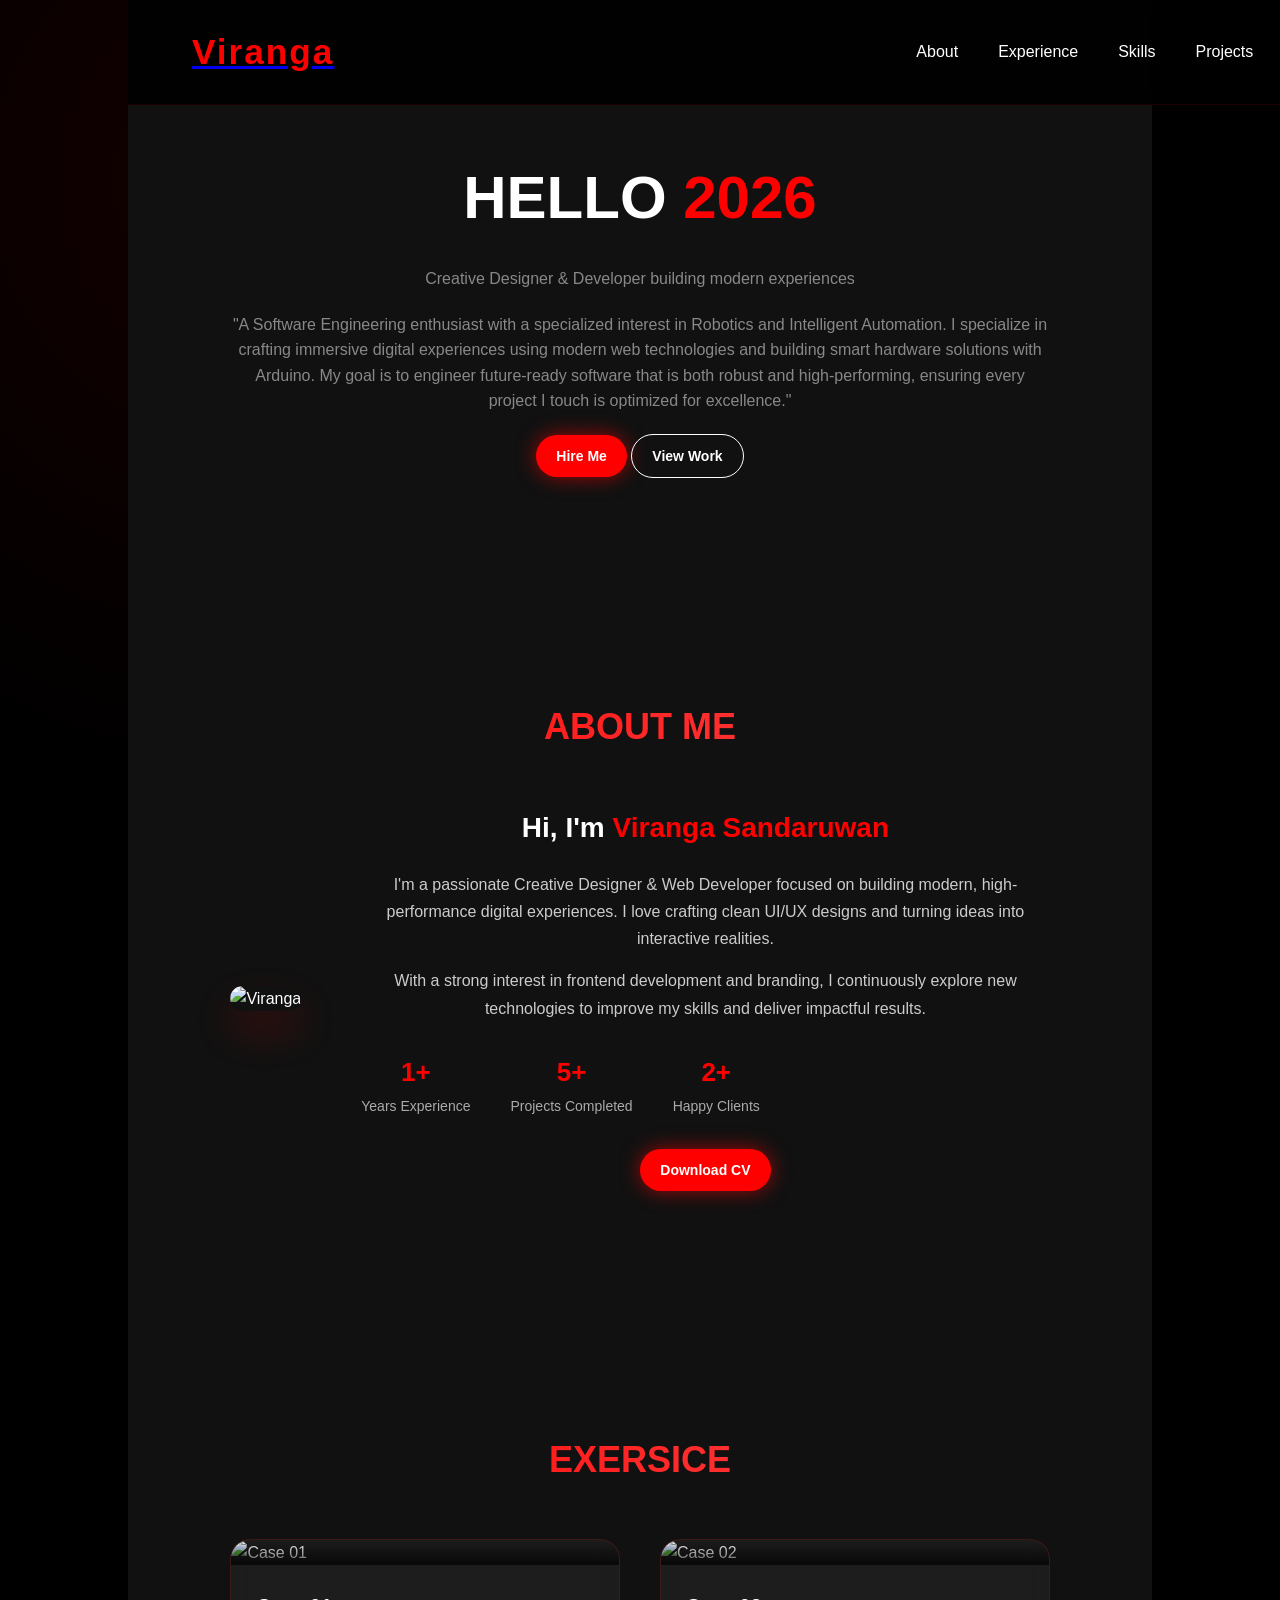
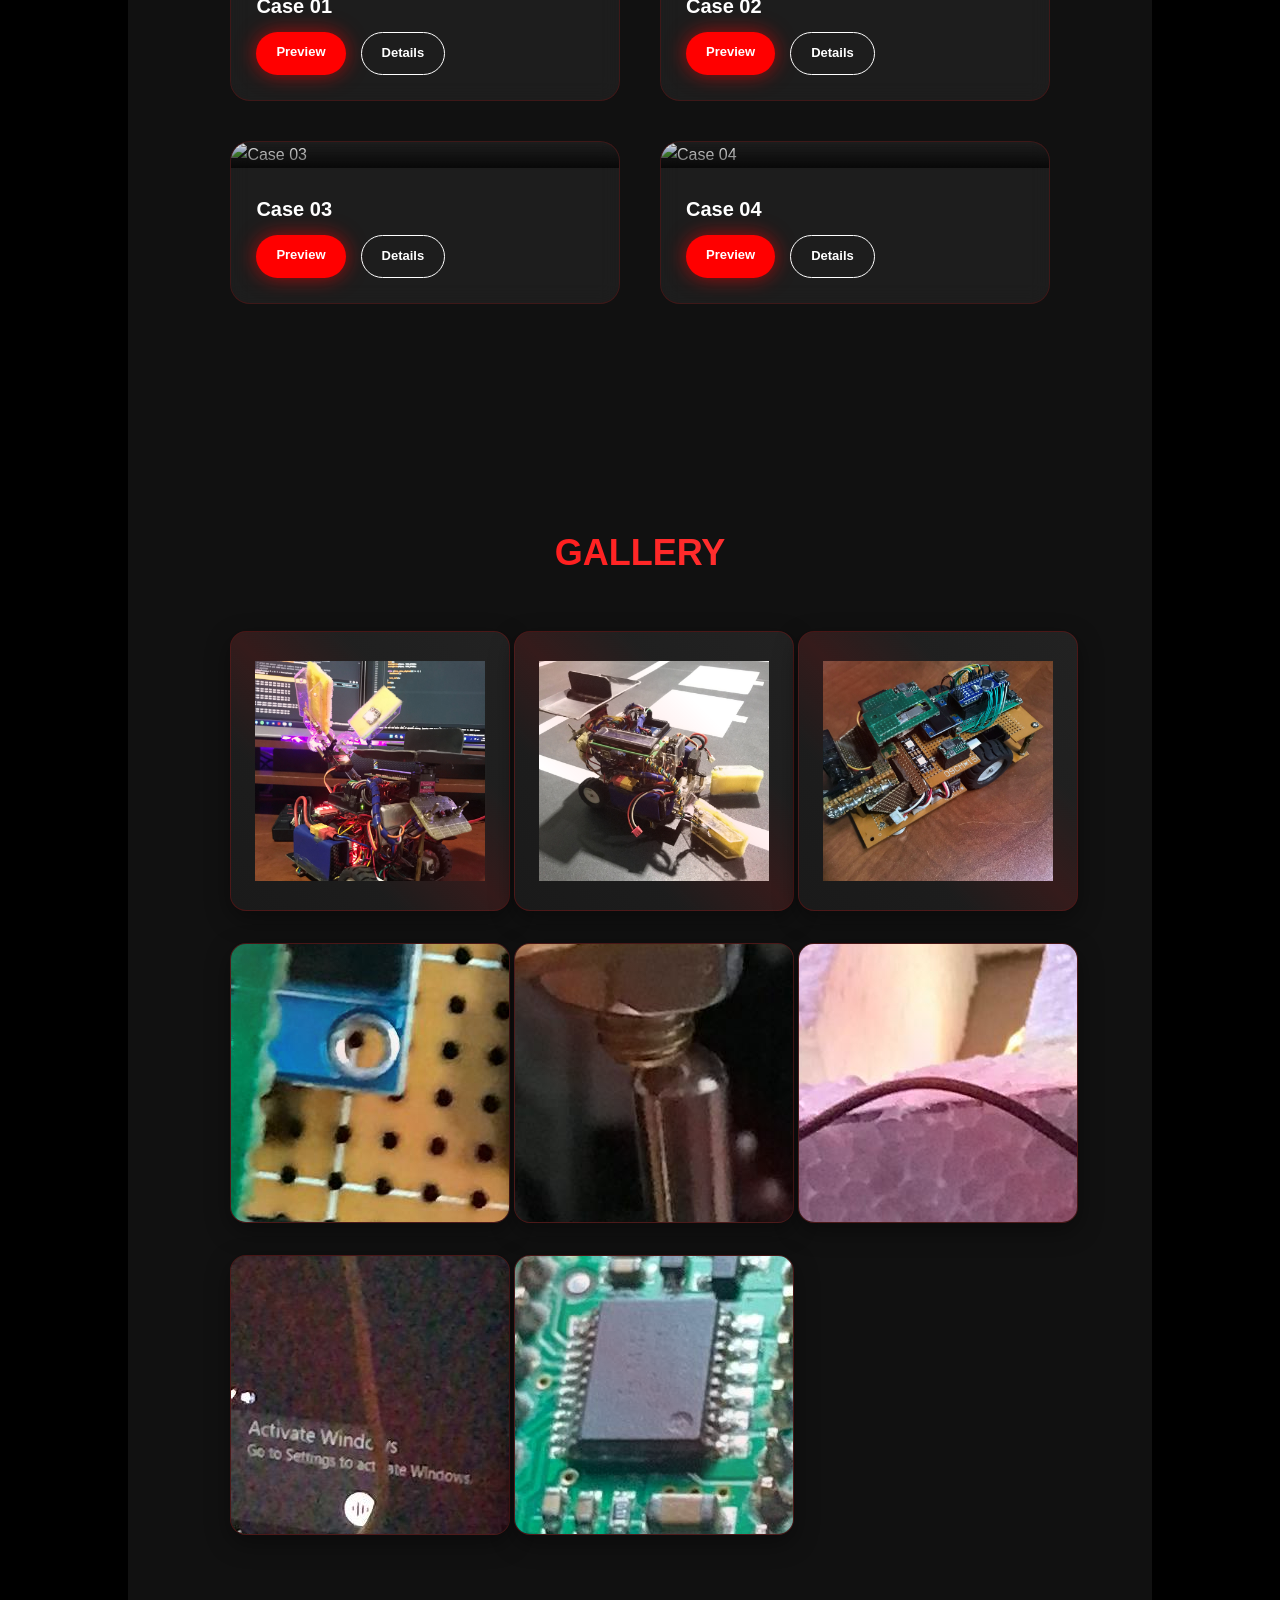
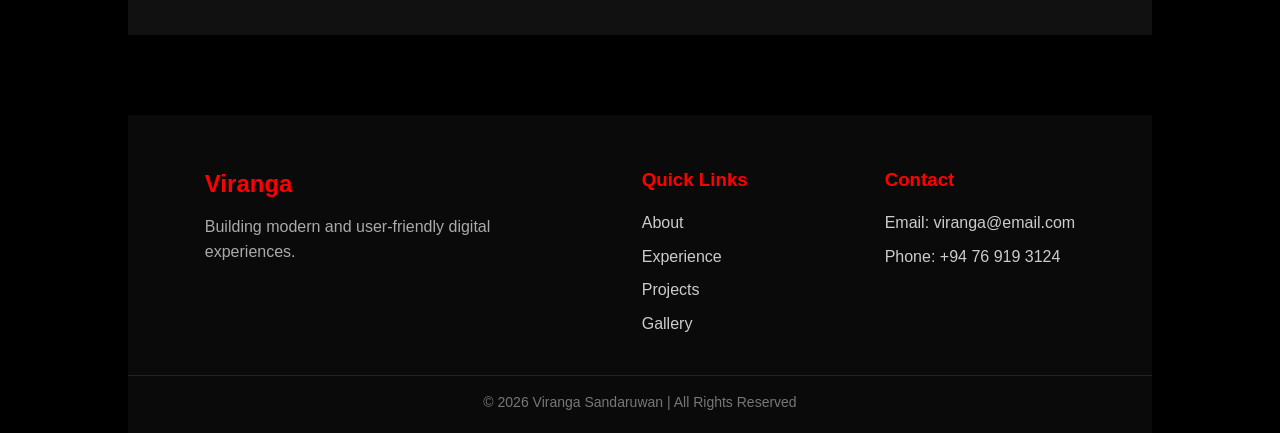
==== About.html @ 34fb7a4a "update about html" ====
<!DOCTYPE html>
<html lang="en">
<head>
    <meta charset="UTF-8">
    <meta name="viewport" content="width=device-width, initial-scale=1.0">

    <link rel="stylesheet" href="css/style.css">
    <link rel="stylesheet" href="css/stylesheet.css">
    <link rel="stylesheet" href="css/footer.css">
    <link rel="stylesheet" href="css/header.css">
    <link rel="stylesheet" href="css/about.css">
    <link rel="stylesheet" href="css/galary.css">
    <link rel="indexJs" href="indexJs.js">

    <title>Document</title>
</head>
<body>

<div class="layer-blur"></div>

<div class="container">
    <header>
        <a href="index.html"><h1 class="logo"><b>Viranga</b></h1></a>
        <nav>
            <a href="#About">About</a>
            <a href="#Experience">Experience</a>
            <a href="#skills">Skills</a>
            <a href="#Projects">Projects</a>
            <a href="#Gallery">Gallery</a>
            </nav>
    </header>

    <section class="hero">
        <div class="container">
            <h1>HELLO <span>2026</span></h1>
            <p>Creative Designer & Developer building modern experiences</p>
            <p>"A Software Engineering enthusiast with a specialized interest
                in Robotics and Intelligent Automation. I specialize in crafting immersive digital experiences using
                modern web technologies and building smart hardware solutions with Arduino. My goal is to engineer
                future-ready software that is both robust and high-performing, ensuring every project
                I touch is optimized for excellence."</p>
            <a href="#" class="btn btn-primary">Hire Me</a>
            <a href="#" class="btn btn-outline">View Work</a>
        </div>
    </section>

    <section id="about" class="about">
        <div class="container">

            <h2 class="section-title">ABOUT ME</h2>

            <div class="about-wrapper">

                <div class="about-image">
                    <img src="https://via.placeholder.com/400x500" alt="Viranga">
                </div>

                <div class="about-content">
                    <h3>Hi, I'm <span>Viranga Sandaruwan</span></h3>

                    <p>
                        I'm a passionate Creative Designer & Web Developer
                        focused on building modern, high-performance digital
                        experiences. I love crafting clean UI/UX designs and
                        turning ideas into interactive realities.
                    </p>

                    <p>
                        With a strong interest in frontend development and
                        branding, I continuously explore new technologies
                        to improve my skills and deliver impactful results.
                    </p>

                    <div class="about-stats">
                        <div class="stat">
                            <h4>1+</h4>
                            <span>Years Experience</span>
                        </div>

                        <div class="stat">
                            <h4>5+</h4>
                            <span>Projects Completed</span>
                        </div>

                        <div class="stat">
                            <h4>2+</h4>
                            <span>Happy Clients</span>
                        </div>
                    </div>

                    <a href="#" class="btn btn-primary">Download CV</a>

                </div>
            </div>
        </div>
    </section>


    <!-- Projects Section -->
    <section id="Projects" class="projects-section">
        <div class="container">
            <h2 class="section-title">EXERSICE</h2>

            <div class="projects-grid">

                <!-- Project 1 -->
                <div class="project-card">
                    <div class="project-image">
                        <img src="" alt="Case 01">
                        <div class="overlay"></div>
                    </div>
                    <div class="project-content">
                        <h3>Case 01 </h3>
                        <div class="project-actions">
                            <a href="" class="btn btn-primary btn-small">Preview</a>
                            <a href="#" class="btn btn-outline btn-small">Details</a>
                        </div>
                    </div>
                </div>

                <!-- Project 2 -->
                <div class="project-card">
                    <div class="project-image">
                        <img src="" alt="Case 02">
                        <div class="overlay"></div>
                    </div>
                    <div class="project-content">
                        <h3>Case 02</h3>
                        <div class="project-actions">
                            <a href="#" class="btn btn-primary btn-small">Preview</a>
                            <a href="#" class="btn btn-outline btn-small">Details</a>
                        </div>
                    </div>
                </div>

                <!-- Project 3 -->
                <div class="project-card">
                    <div class="project-image">
                        <img src="" alt="Case 03">
                        <div class="overlay"></div>
                    </div>
                    <div class="project-content">
                        <h3>Case 03</h3>
                        <div class="project-actions">
                            <a href="#" class="btn btn-primary btn-small">Preview</a>
                            <a href="#" class="btn btn-outline btn-small">Details</a>
                        </div>
                    </div>
                </div>

                <!-- Project 4 -->
                <div class="project-card">
                    <div class="project-image">
                        <img src="" alt="Case 04">
                        <div class="overlay"></div>
                    </div>
                    <div class="project-content">
                        <h3>Case 04 </h3>
                        <div class="project-actions">
                            <a href="" class="btn btn-primary btn-small">Preview</a>
                            <a href="#" class="btn btn-outline btn-small">Details</a>
                        </div>
                    </div>
                </div>

            </div>
        </div>
    </section>




    <!-- Gallery Section -->
    <section id="Gallery">
        <main class="container">
            <h2 class="section-title">GALLERY</h2>
            <div class="gallery-grid">

                <div class="gallery-item">
                    <img src="assets/image/projects/n-001.jpeg" alt="my_image01" class="img">
                </div>

                <div class="gallery-item">
                    <img src="assets/image/projects/n-002.jpeg" alt="my_image" class="img">
                </div>

                <div class="gallery-item">
                    <img src="assets/image/projects/n-003.jpeg" alt="my_image" class="img">
                </div>

                <div class="gallery-item">
                    <img src="assets/image/projects/n-004.jpeg" alt="my_image">
                </div>

                <div class="gallery-item">
                    <img src="assets/image/projects/n-005.jpeg" alt=" my_image">
                </div>

                <div class="gallery-item">
                    <img src="assets/image/projects/n-006.jpeg" alt="my_image">
                </div>

                <div class="gallery-item">
                    <img src="assets/image/projects/n-007.jpeg" alt=" my_image">
                </div>

                <div class="gallery-item">
                    <img src="assets/image/projects/n-008.jpeg" alt="my_image">
                </div>

            </div>
        </main>
    </section>

    <!-- Footer -->
    <footer class="footer">
        <div class="footer-container">
            <div class="footer-left">
                <h2 class="footer-logo">Viranga</h2>
                <p>Building modern and user-friendly digital experiences.</p>
            </div>

            <div class="footer-links">
                <h3>Quick Links</h3>
                <ul>
                    <li><a href="#">About</a></li>
                    <li><a href="#">Experience</a></li>
                    <li><a href="#">Projects</a></li>
                    <li><a href="#">Gallery</a></li>
                </ul>
            </div>

            <div class="footer-contact">
                <h3>Contact</h3>
                <p>Email: viranga@email.com</p>
                <p>Phone: +94 76 919 3124</p>
            </div>

        </div>

        <div class="footer-bottom">
            <p>© 2026 Viranga Sandaruwan | All Rights Reserved</p>
        </div>
    </footer>


    </body>
    </html>
---- css/stylesheet.css ----
:root {
    --black: #000000;
    --red: #ff0000;
    --gray: #888888;
    --white: #ffffff;
    --dark-gray: #1a1a1a;
    --glow-red: rgba(255, 0, 0, 0.6);
    --bg-dark: #111111;
    --bg-darker: #0f0f0f;
    --border-red: rgba(255, 0, 0, 0.15);
    --border-red-hover: rgba(255, 0, 0, 0.5);
    --glass-bg: rgba(255, 255, 255, 0.05);
    --transition-fast: 0.3s ease;
    --transition-smooth: 0.4s ease;
}

* {
    margin: 0;
    padding: 0;
    box-sizing: border-box;
}

body {
    background: var(--black);
    color: var(--white);
    font-family: 'Segoe UI', system-ui, sans-serif;
    min-height: 100vh;
    overflow-x: hidden;
    position: relative;
    line-height: 1.6;
}

body::before {
    content: "";
    position: fixed;
    inset: 0;
    background: radial-gradient(circle at 20% 20%, rgba(255,0,0,0.08) 0%, transparent 50%);
    pointer-events: none;
    z-index: -2;
}

/* Layout */
.container {
    max-width: 1200px;
    margin: 0 auto;
    padding: 0 5%;
}

section {
    padding: 100px 0;
    position: relative;
}

#skills, #Experience, #Projects, #Gallery {
    background: var(--bg-dark);
}

/* title */
.section-title {
    font-size: clamp(2.5rem, 5vw, 3.5rem);
    text-align: center;
    margin-bottom: 4rem;
    background: linear-gradient(90deg, var(--red), #ff4d4d);
    -webkit-background-clip: text;
    background-clip: text;
    color: transparent;
    font-weight: 800;
}

h2 {
    position: relative;
    transition: var(--transition-fast);
}

h2:hover {
    color: var(--red);
    transform: translateY(-2px);
}

h2::after {
    content: '';
    position: absolute;
    width: 0;
    height: 2px;
    bottom: -5px;
    left: 0;
    background: var(--red);
    transition: width var(--transition-fast);
}

h2:hover::after {
    width: 100%;
}

/* Hero Section */
#hero {
    min-height: 100vh;
    display: flex;
    align-items: center;
    justify-content: center;
    padding: 0 5%;
    position: relative;
    margin-top: 5rem;
}

.content {
    text-align: center;
    z-index: 10;
    max-width: 90%;
}

.welcome-universe {
    font-size: clamp(4rem, 12vw, 12rem);
    font-weight: 900;
    background: linear-gradient(90deg, var(--red), #ff4d4d, #ff0000, #cc0000);
    background-size: 300%;
    -webkit-background-clip: text;
    background-clip: text;
    color: transparent;
    animation: textRedGlow 6s ease infinite;
    line-height: 0.95;
    text-shadow: 0 0 40px var(--glow-red);
    margin-bottom: 1.5rem;
}

@keyframes textRedGlow {
    0%, 100% { background-position: 0% 50%; }
    50% { background-position: 300% 50%; }
}

.description {
    font-size: 1.4rem;
    max-width: 700px;
    margin: 0 auto 2.5rem;
    color: var(--gray);
    line-height: 1.7;
}

.buttons {
    display: flex;
    gap: 1.5rem;
    justify-content: center;
    flex-wrap: wrap;
}

/* Buttons */
.btn {
    padding: 1rem 2.5rem;
    border-radius: 50px;
    font-weight: 600;
    text-decoration: none;
    transition: all var(--transition-smooth);
    font-size: 1.1rem;
    display: inline-block;
    cursor: pointer;
    border: none;
}

.btn-primary {
    background: var(--red);
    color: white;
    box-shadow: 0 0 20px var(--glow-red);
}

.btn-primary:hover {
    background: transparent;
    border: 2px solid var(--red);
    color: var(--red);
    transform: translateY(-5px);
    box-shadow: 0 0 40px var(--glow-red);
}

.btn-outline {
    border: 2px solid var(--gray);
    color: var(--gray);
    background: transparent;
}

.btn-outline:hover {
    border-color: var(--red);
    color: var(--red);
    transform: translateY(-5px);
}

.btn-small {
    padding: 0.6rem 1.5rem;
    font-size: 0.9rem;
}

/* Spline Viewer */
/*spline-viewer {*/
/*    position: absolute;*/
/*    inset: 0;*/
/*    width: 100%;*/
/*    height: 100%;*/
/*    z-index: -1;*/
/*    pointer-events: none;*/
/*}*/

/* Card Components */
.skill-card, .gallery-item {
    height: 180px;
    background: var(--glass-bg);
    padding: 2rem 1.5rem;
    border-radius: 20px;
    text-align: center;
    border: 1px solid var(--border-red);
    transition: all var(--transition-smooth);
    cursor: pointer;
    display: flex;
    flex-direction: column;
    align-items: center;
    justify-content: center;
    gap: 0.5rem;
}

.skill-card {
    height: 120px;
}

.skill-card i {
    font-size: 2.5rem;
    color: var(--red);
}

.skill-card span, .gallery-item span {
    font-weight: 600;
    font-size: 1.1rem;
}

.skill-card:hover, .gallery-item:hover {
    border-color: var(--red);
    transform: translateY(-10px) scale(1.05);
    box-shadow: 0 20px 40px var(--glow-red);
    background: rgba(255, 0, 0, 0.05);
}


/* Grid Layouts */
.skills-grid, .gallery-grid {
    display: grid;
    grid-template-columns: repeat(auto-fit, minmax(200px, 1fr));
    gap: 2rem;
    max-width: 1000px;
    margin: 0 auto;
}

/*   Projects Section    */
.projects-section {
    padding: 120px 0;
    background: var(--bg-darker);
}

.projects-grid {
    display: grid;
    grid-template-columns: repeat(auto-fit, minmax(320px, 1fr));
    gap: 40px;
}

.project-card {
    background: var(--glass-bg);
    border-radius: 20px;
    overflow: hidden;
    border: 1px solid var(--border-red);
    backdrop-filter: blur(10px);
    transition: all var(--transition-smooth);
    transform: translateY(40px);
    opacity: 0;
    animation: fadeUp 0.8s ease forwards;
}

.project-card:nth-child(2) { animation-delay: 0.2s; }
.project-card:nth-child(3) { animation-delay: 0.4s; }

.project-card:hover {
    transform: translateY(-12px);
    border-color: var(--border-red-hover);
    box-shadow: 0 20px 40px var(--glow-red);
}

.project-image {
    position: relative;
    overflow: hidden;
}

.project-image img, .img {
    width: 100%;
    height: 220px;
    object-fit: cover;
    transition: transform 0.5s ease;
}

.project-card:hover .project-image img {
    transform: scale(1.1);
}

.project-content {
    padding: 25px;
}

.project-content h3 {
    margin-bottom: 10px;
    font-size: 20px;
}

.project-content p {
    font-size: 14px;
    color: #aaa;
    margin-bottom: 20px;
}

.project-actions {
    display: flex;
    gap: 15px;
}

.overlay {
    position: absolute;
    inset: 0;
    background: linear-gradient(to top, rgba(0,0,0,0.7), transparent);
}

@keyframes fadeUp {
    to {
        transform: translateY(0);
        opacity: 1;
    }
}

/* Experience Timeline */
#Experience {
    padding: 60px 20px;
}

.timeline {
    max-width: 900px;
    margin: 0 auto;
    position: relative;
    padding-left: 30px;
}

.timeline::before {
    content: '';
    position: absolute;
    left: 10px;
    top: 0;
    width: 4px;
    height: 100%;
    background: var(--red);
    box-shadow: 0 0 10px var(--glow-red);
    border-radius: 2px;
}

.timeline-item {
    position: relative;
    margin-bottom: 40px;
    padding: 20px 25px;
    background: var(--dark-gray);
    border-radius: 10px;
    border-left: 3px solid var(--red);
    transition: all var(--transition-fast);
}

.timeline-item::before {
    content: '';
    position: absolute;
    left: -24px;
    top: 25px;
    width: 16px;
    height: 16px;
    background: var(--red);
    border-radius: 50%;
    border: 3px solid var(--bg-dark);
    box-shadow: 0 0 10px var(--glow-red);
}

.timeline-item:hover {
    transform: translateY(-5px);
    box-shadow: 0 10px 25px var(--glow-red);
}

.timeline-item h3 {
    font-size: 1.4rem;
    color: var(--red);
    margin-bottom: 8px;
}

.timeline-date {
    font-size: 0.9rem;
    color: var(--gray);
    margin-bottom: 8px;
}

.timeline-item p {
    font-size: 1rem;
    line-height: 1.6;
}

/* About Section */
.about-content {
    text-align: center;
    max-width: 800px;
    margin: 0 auto;
}

.about-text {
    font-size: 1.2rem;
    color: var(--gray);
    margin-bottom: 2rem;
    line-height: 1.8;
}

/* Modal */
.modal {
    display: none;
    position: fixed;
    z-index: 2000;
    inset: 0;
    background-color: rgba(0,0,0,0.9);
    backdrop-filter: blur(8px);
    overflow: auto;
}

.modal-content {
    display: block;
    margin: 80px auto;
    max-width: 80%;
    max-height: 80%;
    border-radius: 15px;
    animation: modalPop 0.4s ease;
    box-shadow: 0 20px 40px var(--glow-red);
}

.close {
    position: absolute;
    top: 20px;
    right: 35px;
    color: white;
    font-size: 40px;
    font-weight: bold;
    cursor: pointer;
    transition: var(--transition-fast);
}

.close:hover {
    color: var(--red);
}

@keyframes modalPop {
    0% { transform: scale(0.5); opacity: 0; }
    100% { transform: scale(1); opacity: 1; }
}

/* Responsive */
@media (max-width: 768px) {
    .timeline {
        padding-left: 20px;
    }

    .timeline-item {
        padding: 15px;
    }

    .timeline-item::before {
        left: -20px;
    }

    .buttons {
        flex-direction: column;
        align-items: center;
    }

    .btn {
        width: 100%;
        max-width: 300px;
    }
}

@media (max-width: 600px) {
    section {
        padding: 60px 0;
    }
}
/*    */
/*}:root {*/
/*     --black: #000000;*/
/*     --red: #ff0000;*/
/*     --gray: #888888;*/
/*     --white: #ffffff;*/
/*     --dark-gray: #1a1a1a;*/
/*     --glow-red: rgba(255, 0, 0, 0.6);*/
/*     --bg-dark: #111111;*/
/*     --bg-darker: #0f0f0f;*/
/*     --border-red: rgba(255, 0, 0, 0.15);*/
/*     --border-red-hover: rgba(255, 0, 0, 0.5);*/
/*     --glass-bg: rgba(255, 255, 255, 0.05);*/
/*     --transition-fast: 0.3s ease;*/
/*     --transition-smooth: 0.4s ease;*/
/* }*/

/** {*/
/*    margin: 0;*/
/*    padding: 0;*/
/*    box-sizing: border-box;*/
/*}*/

/*body {*/
/*    background: var(--black);*/
/*    color: var(--white);*/
/*    font-family: 'Segoe UI', system-ui, sans-serif;*/
/*    min-height: 100vh;*/
/*    overflow-x: hidden;*/
/*    position: relative;*/
/*    line-height: 1.6;*/
/*}*/

/*body::before {*/
/*    content: "";*/
/*    position: fixed;*/
/*    inset: 0;*/
/*    background: radial-gradient(circle at 20% 20%, rgba(255,0,0,0.08) 0%, transparent 50%);*/
/*    pointer-events: none;*/
/*    z-index: -2;*/
/*}*/

/*!* Layout *!*/
/*.container {*/
/*    max-width: 1200px;*/
/*    margin: 0 auto;*/
/*    padding: 0 5%;*/
/*}*/

/*section {*/
/*    padding: 100px 0;*/
/*    position: relative;*/
/*}*/

/*#skills, #Experience, #Projects, #Gallery {*/
/*    background: var(--bg-dark);*/
/*}*/

/*!* Typography *!*/
/*.section-title {*/
/*    font-size: clamp(2.5rem, 5vw, 3.5rem);*/
/*    text-align: center;*/
/*    margin-bottom: 4rem;*/
/*    background: linear-gradient(90deg, var(--red), #ff4d4d);*/
/*    -webkit-background-clip: text;*/
/*    background-clip: text;*/
/*    color: transparent;*/
/*    font-weight: 800;*/
/*}*/

/*h2 {*/
/*    position: relative;*/
/*    transition: var(--transition-fast);*/
/*}*/

/*h2:hover {*/
/*    color: var(--red);*/
/*    transform: translateY(-2px);*/
/*}*/

/*h2::after {*/
/*    content: '';*/
/*    position: absolute;*/
/*    width: 0;*/
/*    height: 2px;*/
/*    bottom: -5px;*/
/*    left: 0;*/
/*    background: var(--red);*/
/*    transition: width var(--transition-fast);*/
/*}*/

/*h2:hover::after {*/
/*    width: 100%;*/
/*}*/

/*!* Hero Section *!*/
/*#hero {*/
/*    min-height: 100vh;*/
/*    display: flex;*/
/*    align-items: center;*/
/*    justify-content: center;*/
/*    padding: 0 5%;*/
/*    position: relative;*/
/*    margin-top: 5rem;*/
/*}*/

/*.content {*/
/*    text-align: center;*/
/*    z-index: 10;*/
/*    max-width: 90%;*/
/*}*/

/*.welcome-universe {*/
/*    font-size: clamp(4rem, 12vw, 12rem);*/
/*    font-weight: 900;*/
/*    background: linear-gradient(90deg, var(--red), #ff4d4d, #ff0000, #cc0000);*/
/*    background-size: 300%;*/
/*    -webkit-background-clip: text;*/
/*    background-clip: text;*/
/*    color: transparent;*/
/*    animation: textRedGlow 6s ease infinite;*/
/*    line-height: 0.95;*/
/*    text-shadow: 0 0 40px var(--glow-red);*/
/*    margin-bottom: 1.5rem;*/
/*}*/

/*@keyframes textRedGlow {*/
/*    0%, 100% { background-position: 0% 50%; }*/
/*    50% { background-position: 300% 50%; }*/
/*}*/

/*.description {*/
/*    font-size: 1.4rem;*/
/*    max-width: 700px;*/
/*    margin: 0 auto 2.5rem;*/
/*    color: var(--gray);*/
/*    line-height: 1.7;*/
/*}*/

/*.buttons {*/
/*    display: flex;*/
/*    gap: 1.5rem;*/
/*    justify-content: center;*/
/*    flex-wrap: wrap;*/
/*}*/

/*!* Buttons *!*/
/*.btn {*/
/*    padding: 1rem 2.5rem;*/
/*    border-radius: 50px;*/
/*    font-weight: 600;*/
/*    text-decoration: none;*/
/*    transition: all var(--transition-smooth);*/
/*    font-size: 1.1rem;*/
/*    display: inline-block;*/
/*    cursor: pointer;*/
/*    border: none;*/
/*}*/

/*.btn-primary {*/
/*    background: var(--red);*/
/*    color: white;*/
/*    box-shadow: 0 0 20px var(--glow-red);*/
/*}*/

/*.btn-primary:hover {*/
/*    background: transparent;*/
/*    border: 2px solid var(--red);*/
/*    color: var(--red);*/
/*    transform: translateY(-5px);*/
/*    box-shadow: 0 0 40px var(--glow-red);*/
/*}*/

/*.btn-outline {*/
/*    border: 2px solid var(--gray);*/
/*    color: var(--gray);*/
/*    background: transparent;*/
/*}*/

/*.btn-outline:hover {*/
/*    border-color: var(--red);*/
/*    color: var(--red);*/
/*    transform: translateY(-5px);*/
/*}*/

/*.btn-small {*/
/*    padding: 0.6rem 1.5rem;*/
/*    font-size: 0.9rem;*/
/*}*/

/*!* Spline Viewer *!*/
/*spline-viewer {*/
/*    position: absolute;*/
/*    inset: 0;*/
/*    width: 100%;*/
/*    height: 100%;*/
/*    z-index: -1;*/
/*    pointer-events: none;*/
/*}*/

/*!* Card Components *!*/
/*.skill-card, .gallery-item {*/
/*    height: 180px;*/
/*    background: var(--glass-bg);*/
/*    padding: 2rem 1.5rem;*/
/*    border-radius: 20px;*/
/*    text-align: center;*/
/*    border: 1px solid var(--border-red);*/
/*    transition: all var(--transition-smooth);*/
/*    cursor: pointer;*/
/*    display: flex;*/
/*    flex-direction: column;*/
/*    align-items: center;*/
/*    justify-content: center;*/
/*    gap: 0.5rem;*/
/*}*/

/*.skill-card {*/
/*    height: 120px;*/
/*}*/

/*.skill-card i {*/
/*    font-size: 2.5rem;*/
/*    color: var(--red);*/
/*}*/

/*.skill-card span, .gallery-item span {*/
/*    font-weight: 600;*/
/*    font-size: 1.1rem;*/
/*}*/

/*.skill-card:hover, .gallery-item:hover {*/
/*    border-color: var(--red);*/
/*    transform: translateY(-10px) scale(1.05);*/
/*    box-shadow: 0 20px 40px var(--glow-red);*/
/*    background: rgba(255, 0, 0, 0.05);*/
/*}*/

/*!* Grid Layouts *!*/
/*.skills-grid, .gallery-grid {*/
/*    display: grid;*/
/*    grid-template-columns: repeat(auto-fit, minmax(200px, 1fr));*/
/*    gap: 2rem;*/
/*    max-width: 1000px;*/
/*    margin: 0 auto;*/
/*}*/

/*!* Projects Section *!*/
/*.projects-section {*/
/*    padding: 120px 0;*/
/*    background: var(--bg-darker);*/
/*}*/

/*.projects-grid {*/
/*    display: grid;*/
/*    grid-template-columns: repeat(auto-fit, minmax(320px, 1fr));*/
/*    gap: 40px;*/
/*}*/

/*.project-card {*/
/*    background: var(--glass-bg);*/
/*    border-radius: 20px;*/
/*    overflow: hidden;*/
/*    border: 1px solid var(--border-red);*/
/*    backdrop-filter: blur(10px);*/
/*    transition: all var(--transition-smooth);*/
/*    transform: translateY(40px);*/
/*    opacity: 0;*/
/*    animation: fadeUp 0.8s ease forwards;*/
/*}*/

/*.project-card:nth-child(2) { animation-delay: 0.2s; }*/
/*.project-card:nth-child(3) { animation-delay: 0.4s; }*/

/*.project-card:hover {*/
/*    transform: translateY(-12px);*/
/*    border-color: var(--border-red-hover);*/
/*    box-shadow: 0 20px 40px var(--glow-red);*/
/*}*/

/*.project-image {*/
/*    position: relative;*/
/*    overflow: hidden;*/
/*}*/

/*.project-image img, .img {*/
/*    width: 100%;*/
/*    height: 220px;*/
/*    object-fit: cover;*/
/*    transition: transform 0.5s ease;*/
/*}*/

/*.project-card:hover .project-image img {*/
/*    transform: scale(1.1);*/
/*}*/

/*.project-content {*/
/*    padding: 25px;*/
/*}*/

/*.project-content h3 {*/
/*    margin-bottom: 10px;*/
/*    font-size: 20px;*/
/*}*/

/*.project-content p {*/
/*    font-size: 14px;*/
/*    color: #aaa;*/
/*    margin-bottom: 20px;*/
/*}*/

/*.project-actions {*/
/*    display: flex;*/
/*    gap: 15px;*/
/*}*/

/*.overlay {*/
/*    position: absolute;*/
/*    inset: 0;*/
/*    background: linear-gradient(to top, rgba(0,0,0,0.7), transparent);*/
/*}*/

/*@keyframes fadeUp {*/
/*    to {*/
/*        transform: translateY(0);*/
/*        opacity: 1;*/
/*    }*/
/*}*/

/*!* Experience Timeline *!*/
/*#Experience {*/
/*    padding: 60px 20px;*/
/*}*/

/*.timeline {*/
/*    max-width: 900px;*/
/*    margin: 0 auto;*/
/*    position: relative;*/
/*    padding-left: 30px;*/
/*}*/

/*.timeline::before {*/
/*    content: '';*/
/*    position: absolute;*/
/*    left: 10px;*/
/*    top: 0;*/
/*    width: 4px;*/
/*    height: 100%;*/
/*    background: var(--red);*/
/*    box-shadow: 0 0 10px var(--glow-red);*/
/*    border-radius: 2px;*/
/*}*/

/*.timeline-item {*/
/*    position: relative;*/
/*    margin-bottom: 40px;*/
/*    padding: 20px 25px;*/
/*    background: var(--dark-gray);*/
/*    border-radius: 10px;*/
/*    border-left: 3px solid var(--red);*/
/*    transition: all var(--transition-fast);*/
/*}*/

/*.timeline-item::before {*/
/*    content: '';*/
/*    position: absolute;*/
/*    left: -24px;*/
/*    top: 25px;*/
/*    width: 16px;*/
/*    height: 16px;*/
/*    background: var(--red);*/
/*    border-radius: 50%;*/
/*    border: 3px solid var(--bg-dark);*/
/*    box-shadow: 0 0 10px var(--glow-red);*/
/*}*/

/*.timeline-item:hover {*/
/*    transform: translateY(-5px);*/
/*    box-shadow: 0 10px 25px var(--glow-red);*/
/*}*/

/*.timeline-item h3 {*/
/*    font-size: 1.4rem;*/
/*    color: var(--red);*/
/*    margin-bottom: 8px;*/
/*}*/

/*.timeline-date {*/
/*    font-size: 0.9rem;*/
/*    color: var(--gray);*/
/*    margin-bottom: 8px;*/
/*}*/

/*.timeline-item p {*/
/*    font-size: 1rem;*/
/*    line-height: 1.6;*/
/*}*/

/*!* About Section *!*/
/*.about-content {*/
/*    text-align: center;*/
/*    max-width: 800px;*/
/*    margin: 0 auto;*/
/*}*/

/*.about-text {*/
/*    font-size: 1.2rem;*/
/*    color: var(--gray);*/
/*    margin-bottom: 2rem;*/
/*    line-height: 1.8;*/
/*}*/

/*!* Modal *!*/
/*.modal {*/
/*    display: none;*/
/*    position: fixed;*/
/*    z-index: 2000;*/
/*    inset: 0;*/
/*    background-color: rgba(0,0,0,0.9);*/
/*    backdrop-filter: blur(8px);*/
/*    overflow: auto;*/
/*}*/

/*.modal-content {*/
/*    display: block;*/
/*    margin: 80px auto;*/
/*    max-width: 80%;*/
/*    max-height: 80%;*/
/*    border-radius: 15px;*/
/*    animation: modalPop 0.4s ease;*/
/*    box-shadow: 0 20px 40px var(--glow-red);*/
/*}*/

/*.close {*/
/*    position: absolute;*/
/*    top: 20px;*/
/*    right: 35px;*/
/*    color: white;*/
/*    font-size: 40px;*/
/*    font-weight: bold;*/
/*    cursor: pointer;*/
/*    transition: var(--transition-fast);*/
/*}*/

/*.close:hover {*/
/*    color: var(--red);*/
/*}*/

/*@keyframes modalPop {*/
/*    0% { transform: scale(0.5); opacity: 0; }*/
/*    100% { transform: scale(1); opacity: 1; }*/
/*}*/

/*!* Responsive *!*/
/*@media (max-width: 768px) {*/
/*    .timeline {*/
/*        padding-left: 20px;*/
/*    }*/

/*    .timeline-item {*/
/*        padding: 15px;*/
/*    }*/

/*    .timeline-item::before {*/
/*        left: -20px;*/
/*    }*/

/*    .buttons {*/
/*        flex-direction: column;*/
/*        align-items: center;*/
/*    }*/

/*    .btn {*/
/*        width: 100%;*/
/*        max-width: 300px;*/
/*    }*/
/*}*/

/*@media (max-width: 600px) {*/
/*    section {*/
/*        padding: 60px 0;*/
/*    }*/
/*}*/
---- css/footer.css ----
.footer {
    background-color: #0a0a0a;
    color: #ffffff;
    padding: 50px 0 20px;
    margin-top: 80px;
}

.footer-container {
    width: 85%;
    margin: auto;
    display: flex;
    justify-content: space-between;
    flex-wrap: wrap;
}

.footer-logo {
    color: red;
    font-size: 24px;
    margin-bottom: 10px;
}

.footer-left p {
    color: #aaa;
    max-width: 300px;
    line-height: 1.6;
}

.footer-links h3,
.footer-contact h3 {
    margin-bottom: 15px;
    color: red;
}

.footer-links ul {
    list-style: none;
    padding: 0;
}

.footer-links ul li {
    margin-bottom: 8px;
}

.footer-links ul li a {
    text-decoration: none;
    color: #ccc;
    transition: 0.3s;
}

.footer-links ul li a:hover {
    color: red;
}

.footer-contact p {
    color: #ccc;
    margin-bottom: 8px;
}

.footer-bottom {
    text-align: center;
    border-top: 1px solid #222;
    margin-top: 30px;
    padding-top: 15px;
    font-size: 14px;
    color: #777;
}
---- css/header.css ----
/* Header */
header {
    position: fixed;
    top: 0;
    width: 100%;
    padding: 1.5rem 5%;
    display: flex;
    justify-content: space-between;
    align-items: center;
    z-index: 100;
    background: rgba(0,0,0,0.9);
    backdrop-filter: blur(12px);
    border-bottom: 1px solid rgba(255,0,0,0.1);
}

.logo {
    font-size: 2.2rem;
    font-weight: 800;
    color: var(--red);
    letter-spacing: 2px;
    text-decoration: none;
}

nav {
    display: flex;
    gap: 2.5rem;
}

nav a {
    color: var(--white);
    text-decoration: none;
    font-weight: 500;
    transition: all 0.3s ease;
    position: relative;
}

nav a:hover {
    color: var(--red);
    transform: translateY(-2px);
}

nav a::after {
    content: '';
    position: absolute;
    width: 0;
    height: 2px;
    bottom: -5px;
    left: 0;
    background: var(--red);
    transition: width 0.3s ease;
}

nav a:hover::after {
    width: 100%;
}

.btn-contact {
    background: var(--red);
    color: white;
    padding: 0.8rem 2rem;
    border-radius: 50px;
    border: none;
    font-weight: 600;
    cursor: pointer;
    transition: all 0.4s ease;
    text-decoration: none;
}

.btn-contact:hover {
    background: transparent;
    border: 2px solid var(--red);
    color: var(--red);
    transform: scale(1.05);
}
---- css/about.css ----
:root {
    --black: #000;
    --red: #ff0000;
    --white: #fff;
    --gray: #888;
    --dark: #111;
}

* {
    margin: 0;
    padding: 0;
    box-sizing: border-box;
}

body {
    font-family: 'Poppins', sans-serif;
    background: var(--black);
    color: var(--white);
    line-height: 1.6;
}

.container {
    width: 90%;
    max-width: 1200px;
    margin: auto;
}



.btn {
    padding: 10px 20px;
    border-radius: 30px;
    text-decoration: none;
    font-size: 14px;
    transition: 0.3s;
}

.btn-primary {
    background: var(--red);
    color: white;
}

.btn-outline {
    border: 1px solid white;
    color: white;
}

.btn-outline:hover {
    background: var(--red);
    border-color: var(--red);
}

.btn-small {
    font-size: 13px;
}

/* hero section */
.hero {
    padding: 150px 0 100px;
    background: var(--dark);
    text-align: center;
}

.hero h1 {
    font-size: 60px;
    font-weight: 800;
}

.hero h1 span {
    color: var(--red);
}

.hero p {
    margin: 20px 0;
    color: var(--gray);
}

.buttons {
    margin-top: 20px;
}

/* about section */
.about {
    background: white;
    color: black;
    padding: 100px 0;
}

.about-box {
    display: flex;
    align-items: center;
    justify-content: space-between;
    gap: 40px;
}

.about img {
    width: 300px;
    border-radius: 20px;
}

/*prijects */
.projects {
    padding: 100px 0;
}

.section-title {
    text-align: center;
    margin-bottom: 50px;
    font-size: 36px;
}

.grid {
    display: grid;
    grid-template-columns: repeat(auto-fit, minmax(280px, 1fr));
    gap: 20px;
}

.card {
    background: #1a1a1a;
    border-radius: 15px;
    overflow: hidden;
    transition: 0.3s;
}

.card:hover {
    transform: translateY(-10px);
}

.card img {
    width: 100%;
}

.card-content {
    padding: 20px;
}

.card-content p {
    color: #aaa;
    font-size: 14px;
}



/* about  section */
.about {
    padding: 120px 0;
    background: #111;
    color: white;
}

.about-wrapper {
    display: flex;
    align-items: center;
    gap: 60px;
    flex-wrap: wrap;
}

.about-image img {
    width: 100%;
    max-width: 400px;
    border-radius: 20px;
    box-shadow: 0 20px 40px rgba(255,0,0,0.2);
}

.about-content {
    flex: 1;
}

.about-content h3 {
    font-size: 28px;
    margin-bottom: 20px;
}

.about-content h3 span {
    color: var(--red);
}

.about-content p {
    margin-bottom: 15px;
    color: #ccc;
    line-height: 1.7;
}

.about-stats {
    display: flex;
    gap: 40px;
    margin: 30px 0;
    flex-wrap: wrap;
}

.stat h4 {
    font-size: 26px;
    color: var(--red);
}

.stat span {
    font-size: 14px;
    color: #aaa;
}
---- css/galary.css ----
/* Galary */
.gallery-main {
    display: flex;
    flex-wrap: wrap;
    gap: 1.2rem;
    justify-content: center;
    padding: 1rem;
    max-width: 1200px;
    margin: 0 auto;
}

.gallery-item {
    width: clamp(220px, 24vw, 280px);
    height: clamp(220px, 24vw, 280px);
    border-radius: 16px;
    overflow: hidden;
    border: 1px solid rgba(255,0,0,0.2);
    position: relative;
    transition: all 0.3s ease;
    cursor: pointer;
    background: linear-gradient(45deg, #1a1a1a, #222);
    box-shadow: 0 8px 25px rgba(0,0,0,0.4);
}

.gallery-img {
    width: 100%;
    height: 100%;
    object-fit: cover;
    transition: transform 0.3s ease;
}


.gallery-item img[src=""] {
    opacity: 0;
    visibility: hidden;
}

.gallery-item::before {
    content: '';
    position: absolute;
    inset: 0;
    background: linear-gradient(45deg, transparent 30%, rgba(255,0,0,0.1) 50%, transparent 70%);
    animation: shine 2.5s infinite;
}



@keyframes shine {
    0% { transform: translateX(-100%) translateY(-100%) rotate(45deg); }
    100% { transform: translateX(100%) translateY(100%) rotate(45deg); }
}

@keyframes pulse {
    0%, 100% { opacity: 0.8; transform: translate(-50%, -50%) scale(1); }
    50% { opacity: 1; transform: translate(-50%, -50%) scale(1.08); }
}

.gallery-item:hover {
    transform: translateY(-8px);
    border-color: #ff0000;
    box-shadow: 0 20px 40px rgba(255,0,0,0.4);
}

.gallery-item:hover .gallery-img {
    transform: scale(1.05);
}

.gallery-item:hover::before,
.gallery-item:hover::after {
    opacity: 0;
}

/* responsive */
@media (max-width: 768px) {
    .gallery-item {
        width: calc(50% - 0.6rem);
        height: calc(50% - 0.6rem);
    }
}

@media (max-width: 480px) {
    .gallery-item {
        width: 100%;
        height: 250px;
    }
}












/*!*  galary  *!*/
/*!* GALLERY - ONE MAIN DIV PERFECT FIT *!*/
/*.gallery-main {*/
/*    display: flex;*/
/*    flex-wrap: wrap;*/
/*    gap: 1.5rem;*/
/*    justify-content: center;*/
/*    max-width: 1200px;*/
/*    margin: 0 auto;*/
/*    padding: 1rem;*/
/*}*/

/*.gallery-item {*/
/*    flex: 0 0 clamp(200px, 22vw, 280px);*/
/*    aspect-ratio: 1;*/
/*    border-radius: 20px;*/
/*    overflow: hidden;*/
/*    border: 1px solid rgba(255,0,0,0.2);*/
/*    transition: all 0.4s ease;*/
/*    cursor: pointer;*/
/*    position: relative;*/
/*    box-shadow: 0 10px 30px rgba(0,0,0,0.3);*/
/*}*/

/*.gallery-img {*/
/*    width: 100% !important;*/
/*    height: 100% !important;*/
/*    object-fit: cover !important;*/
/*    object-position: center !important;*/
/*    transition: transform 0.4s ease;*/
/*}*/

/*.gallery-item:hover {*/
/*    transform: translateY(-10px) scale(1.02);*/
/*    border-color: #ff0000;*/
/*    box-shadow: 0 20px 40px rgba(255,0,0,0.3);*/
/*}*/

/*.gallery-item:hover .gallery-img {*/
/*    transform: scale(1.05);*/
/*}*/

/*!* RESPONSIVE *!*/
/*@media (max-width: 768px) {*/
/*    .gallery-main {*/
/*        gap: 1rem;*/
/*    }*/

/*    .gallery-item {*/
/*        flex: 0 0 calc(50% - 0.5rem);*/
/*    }*/
/*}*/

/*@media (max-width: 480px) {*/
/*    .gallery-item {*/
/*        flex: 0 0 100%;*/
/*    }*/
/*}*/


/*!* EMPTY PHOTO LIVE ANIMATION *!*/

/*.gallery-item {*/
/*    width: clamp(200px, 25vw, 300px);*/
/*    height: clamp(200px, 25vw, 300px);*/
/*    border-radius: 15px;*/
/*    overflow: hidden;*/
/*    border: 2px solid transparent;*/
/*    cursor: pointer;*/
/*    transition: all 0.3s;*/
/*    position: relative;*/
/*    background: linear-gradient(45deg, #111, #222);*/
/*}*/

/*!* MAGIC FOR EMPTY IMAGES *!*/
/*.gallery-item img[src=""],*/
/*.gallery-item img:not([src]) {*/
/*    opacity: 0;*/
/*    visibility: hidden;*/
/*}*/

/*!* LIVE ANIMATION CONTAINER *!*/
/*.gallery-item::before {*/
/*    content: '';*/
/*    position: absolute;*/
/*    inset: 0;*/
/*    background: linear-gradient(45deg,*/
/*    transparent 30%,*/
/*    rgba(255,0,0,0.1) 50%,*/
/*    transparent 70%);*/
/*    animation: shine 3s infinite;*/
/*    z-index: 1;*/
/*}*/

/*.gallery-item::after {*/
/*    !*content: '🔥 COMING SOON';*!*/
/*    position: absolute;*/
/*    top: 50%;*/
/*    left: 50%;*/
/*    transform: translate(-50%, -50%);*/
/*    font-size: clamp(12px, 3vw, 16px);*/
/*    color: #ff4444;*/
/*    font-weight: bold;*/
/*    text-shadow: 0 0 10px rgba(255,0,0,0.5);*/
/*    z-index: 2;*/
/*    animation: pulse 2s infinite;*/
/*}*/

/*!* SHINE ANIMATION *!*/
/*@keyframes shine {*/
/*    0% { transform: translateX(-100%) translateY(-100%) rotate(45deg); }*/
/*    100% { transform: translateX(100%) translateY(100%) rotate(45deg); }*/
/*}*/

/*!* PULSE ANIMATION *!*/
/*@keyframes pulse {*/
/*    0%, 100% { opacity: 0.7; transform: translate(-50%, -50%) scale(1); }*/
/*    50% { opacity: 1; transform: translate(-50%, -50%) scale(1.1); }*/
/*}*/

/*!* FILLED IMAGES (Normal) *!*/
/*.gallery-img {*/
/*    width: 100%;*/
/*    height: 100%;*/
/*    object-fit: cover;*/
/*}*/

/*.gallery-item:hover {*/
/*    transform: translateY(-5px) scale(1.02);*/
/*    border-color: #ff0000;*/
/*    box-shadow: 0 15px 35px rgba(255,0,0,0.4);*/
/*}*/

/*.gallery-item:hover .gallery-img {*/
/*    transform: scale(1.05);*/
/*}*/

/*!* HIDE ANIMATIONS ON HOVER *!*/
/*.gallery-item:hover::before,*/
/*.gallery-item:hover::after {*/
/*    opacity: 0;*/
/*}*/
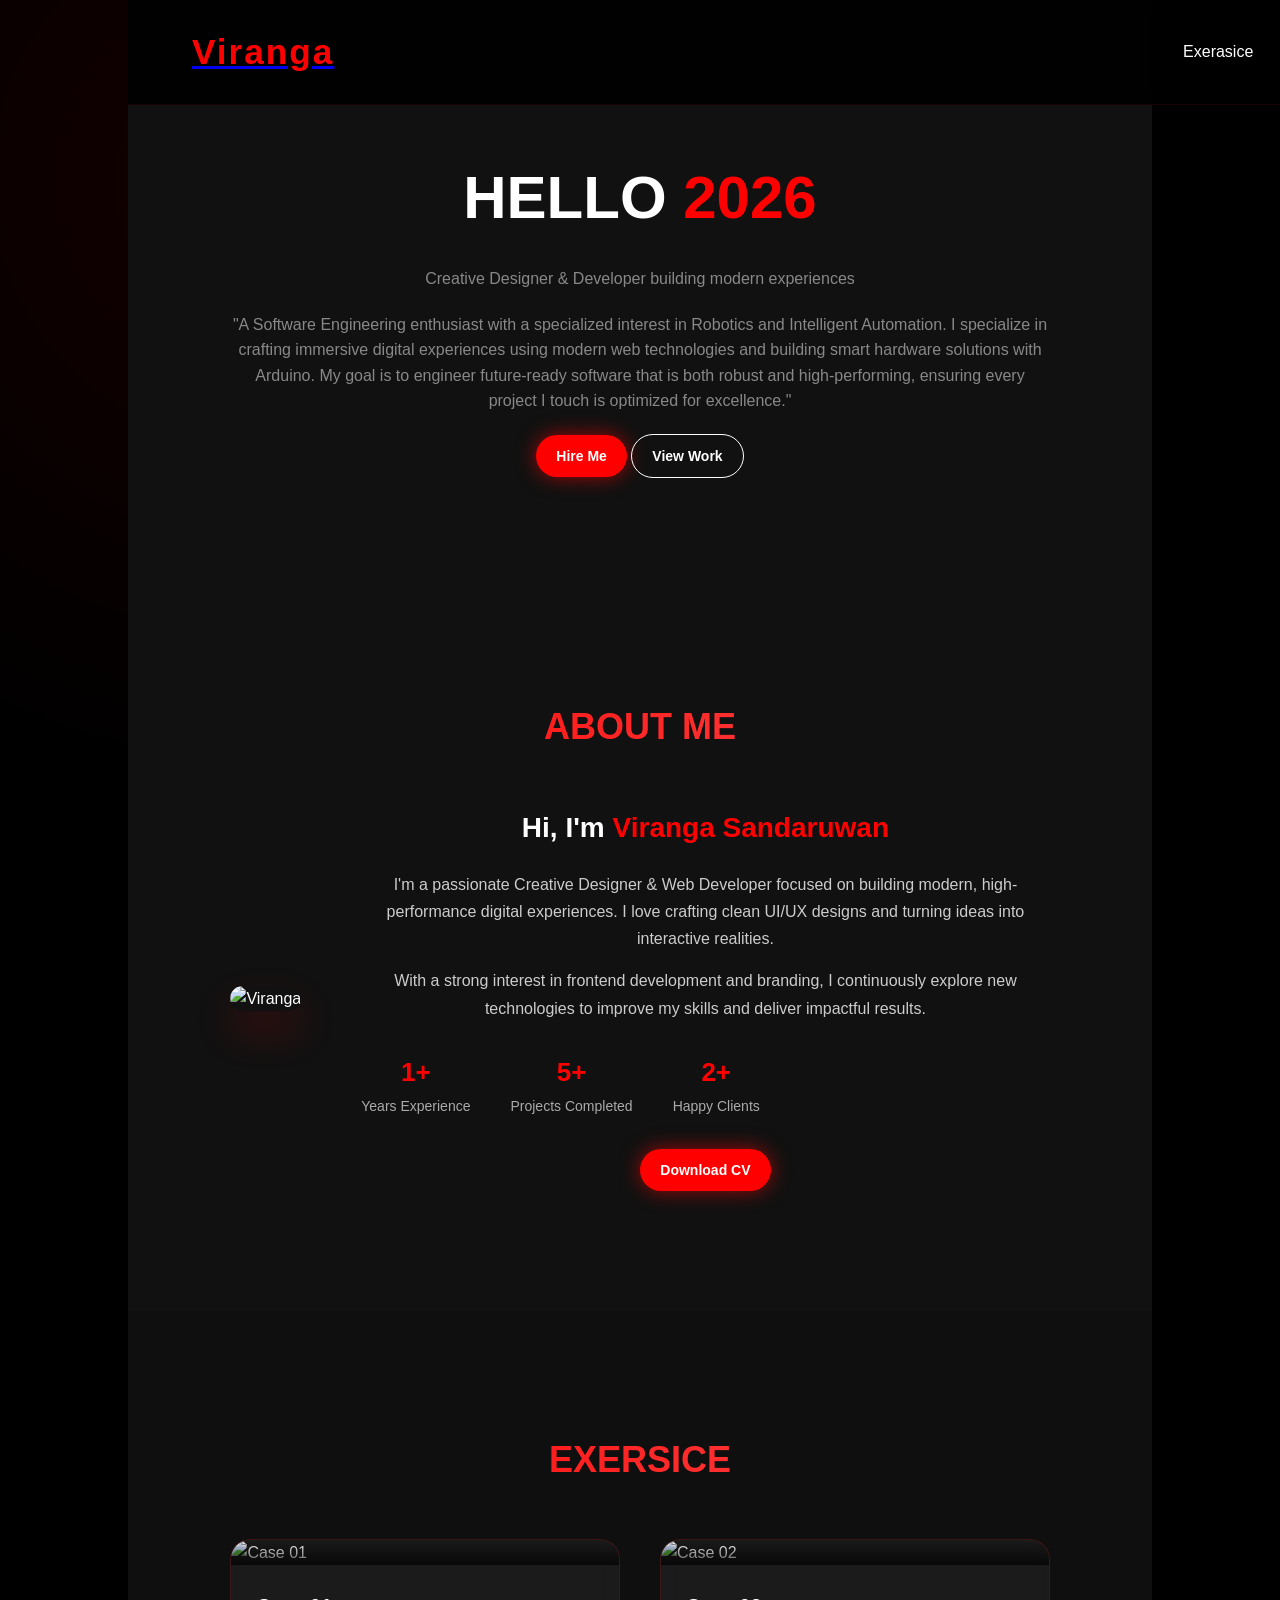
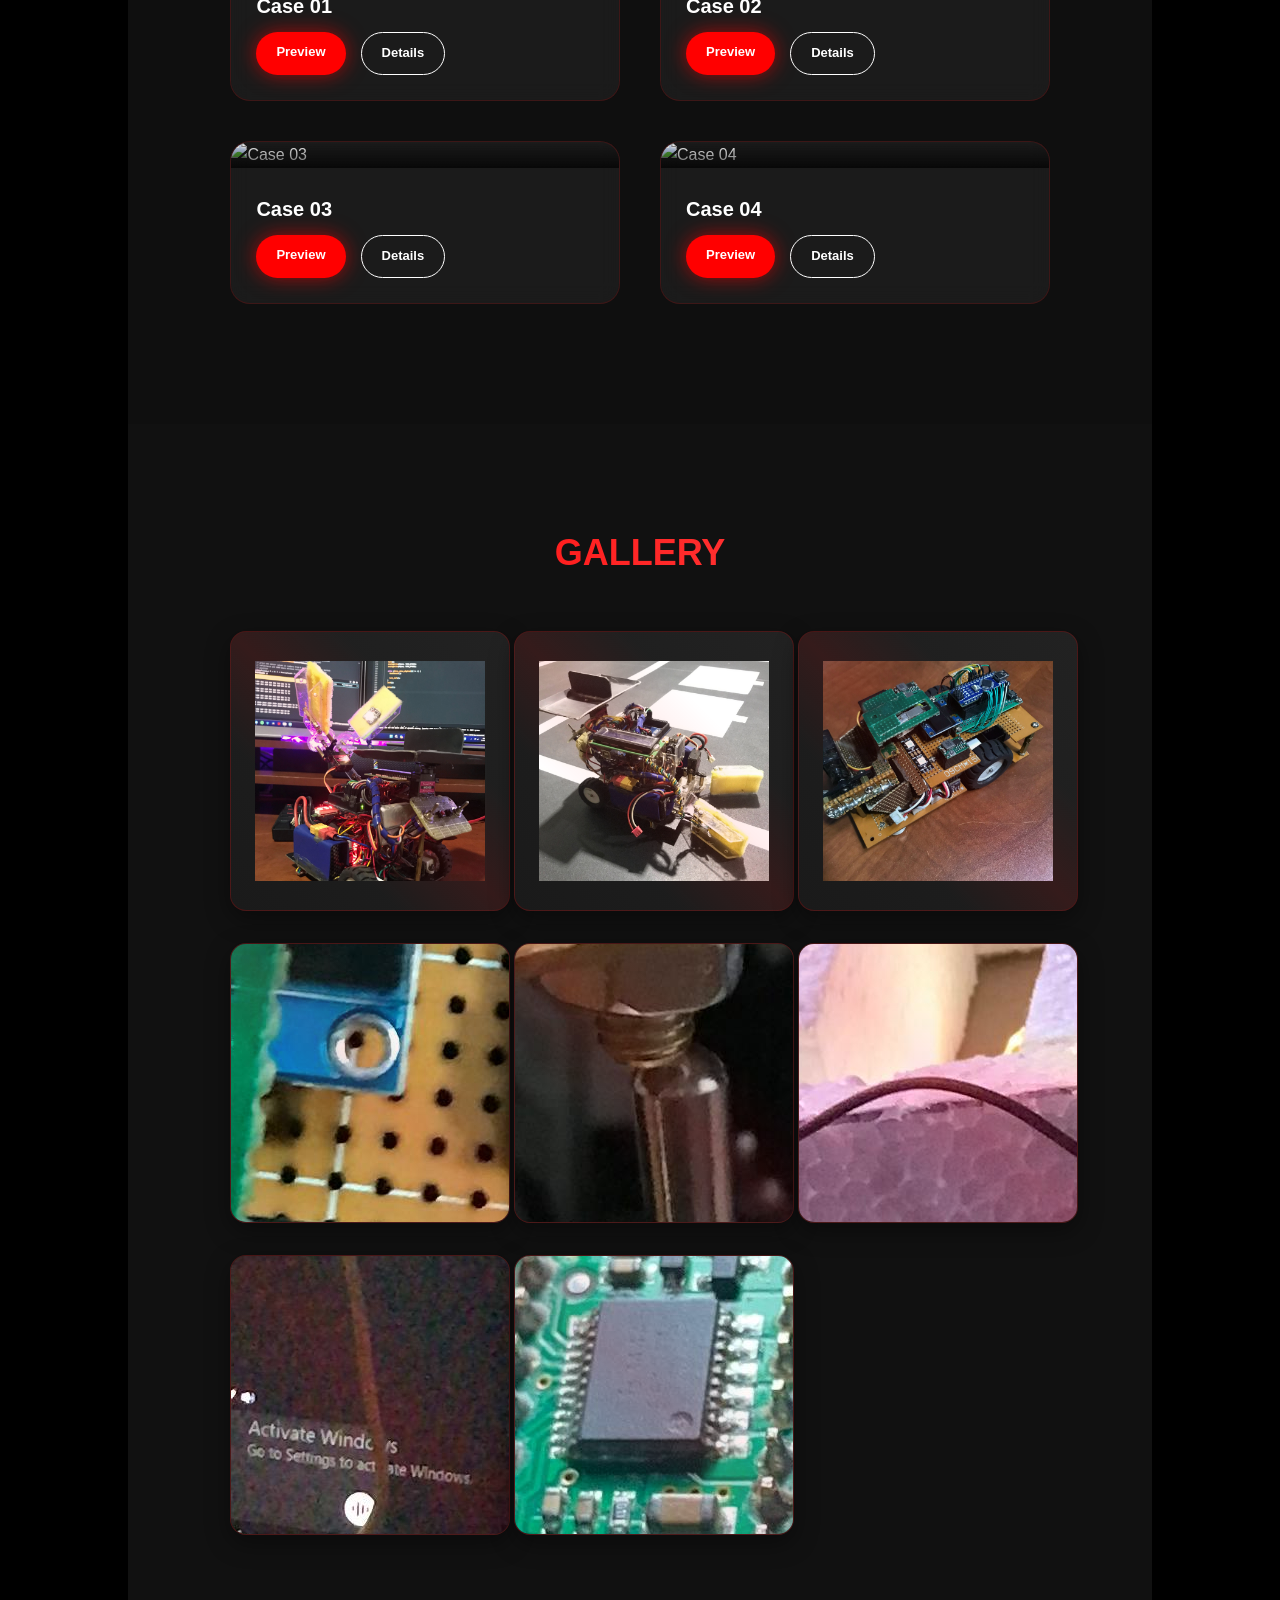
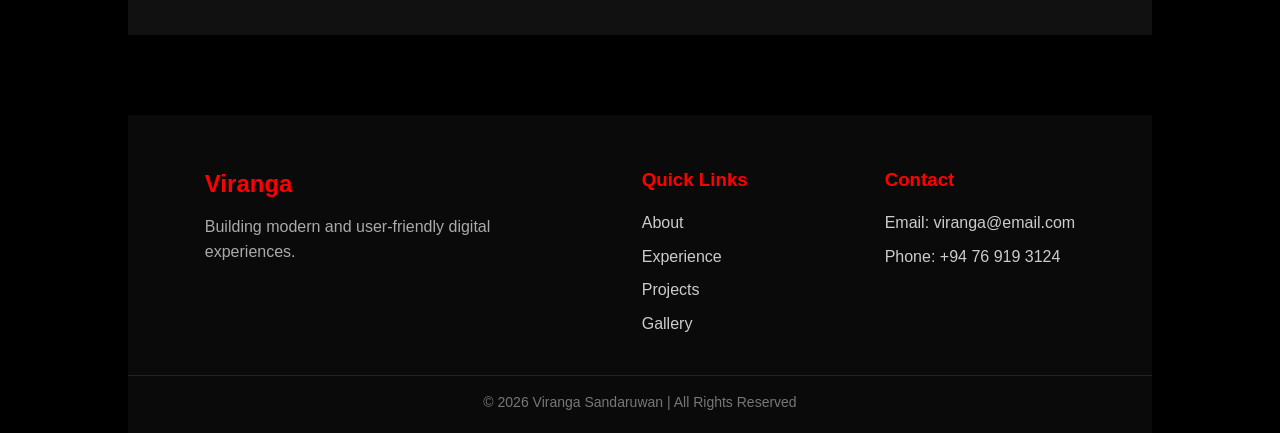
==== commit 6e74e391: "update exersice" ====
--- a/About.html
+++ b/About.html
@@ -22,10 +22,10 @@
     <header>
         <a href="index.html"><h1 class="logo"><b>Viranga</b></h1></a>
         <nav>
-            <a href="#About">About</a>
-            <a href="#Experience">Experience</a>
-            <a href="#skills">Skills</a>
-            <a href="#Projects">Projects</a>
+<!--            <a href="#About">About</a>-->
+            <a href="#Exersice">Exerasice</a>
+<!--            <a href="#skills">Skills</a>-->
+<!--            <a href="#Projects">Projects</a>-->
             <a href="#Gallery">Gallery</a>
             </nav>
     </header>
@@ -97,7 +97,7 @@
 
 
     <!-- Projects Section -->
-    <section id="Projects" class="projects-section">
+    <section id="Exersice" class="projects-section">
         <div class="container">
             <h2 class="section-title">EXERSICE</h2>
 
@@ -112,8 +112,11 @@
                     <div class="project-content">
                         <h3>Case 01 </h3>
                         <div class="project-actions">
-                            <a href="" class="btn btn-primary btn-small">Preview</a>
-                            <a href="#" class="btn btn-outline btn-small">Details</a>
+                            <a href="http://localhost:63342/MyPortfolio/Assignment_01/case_01.html?_ijt=
+                                qktogagg9vbr0dhfn706en2m0l&_ij_reload=RELOAD_ON_SAVE"
+                               class="btn btn-primary btn-small">Preview</a>
+                            <a href="https://github.com/Virangasandaruwan/My-portfolio/blob/main/
+                                Assignment_01/case_01.html" class="btn btn-outline btn-small">Details</a>
                         </div>
                     </div>
                 </div>
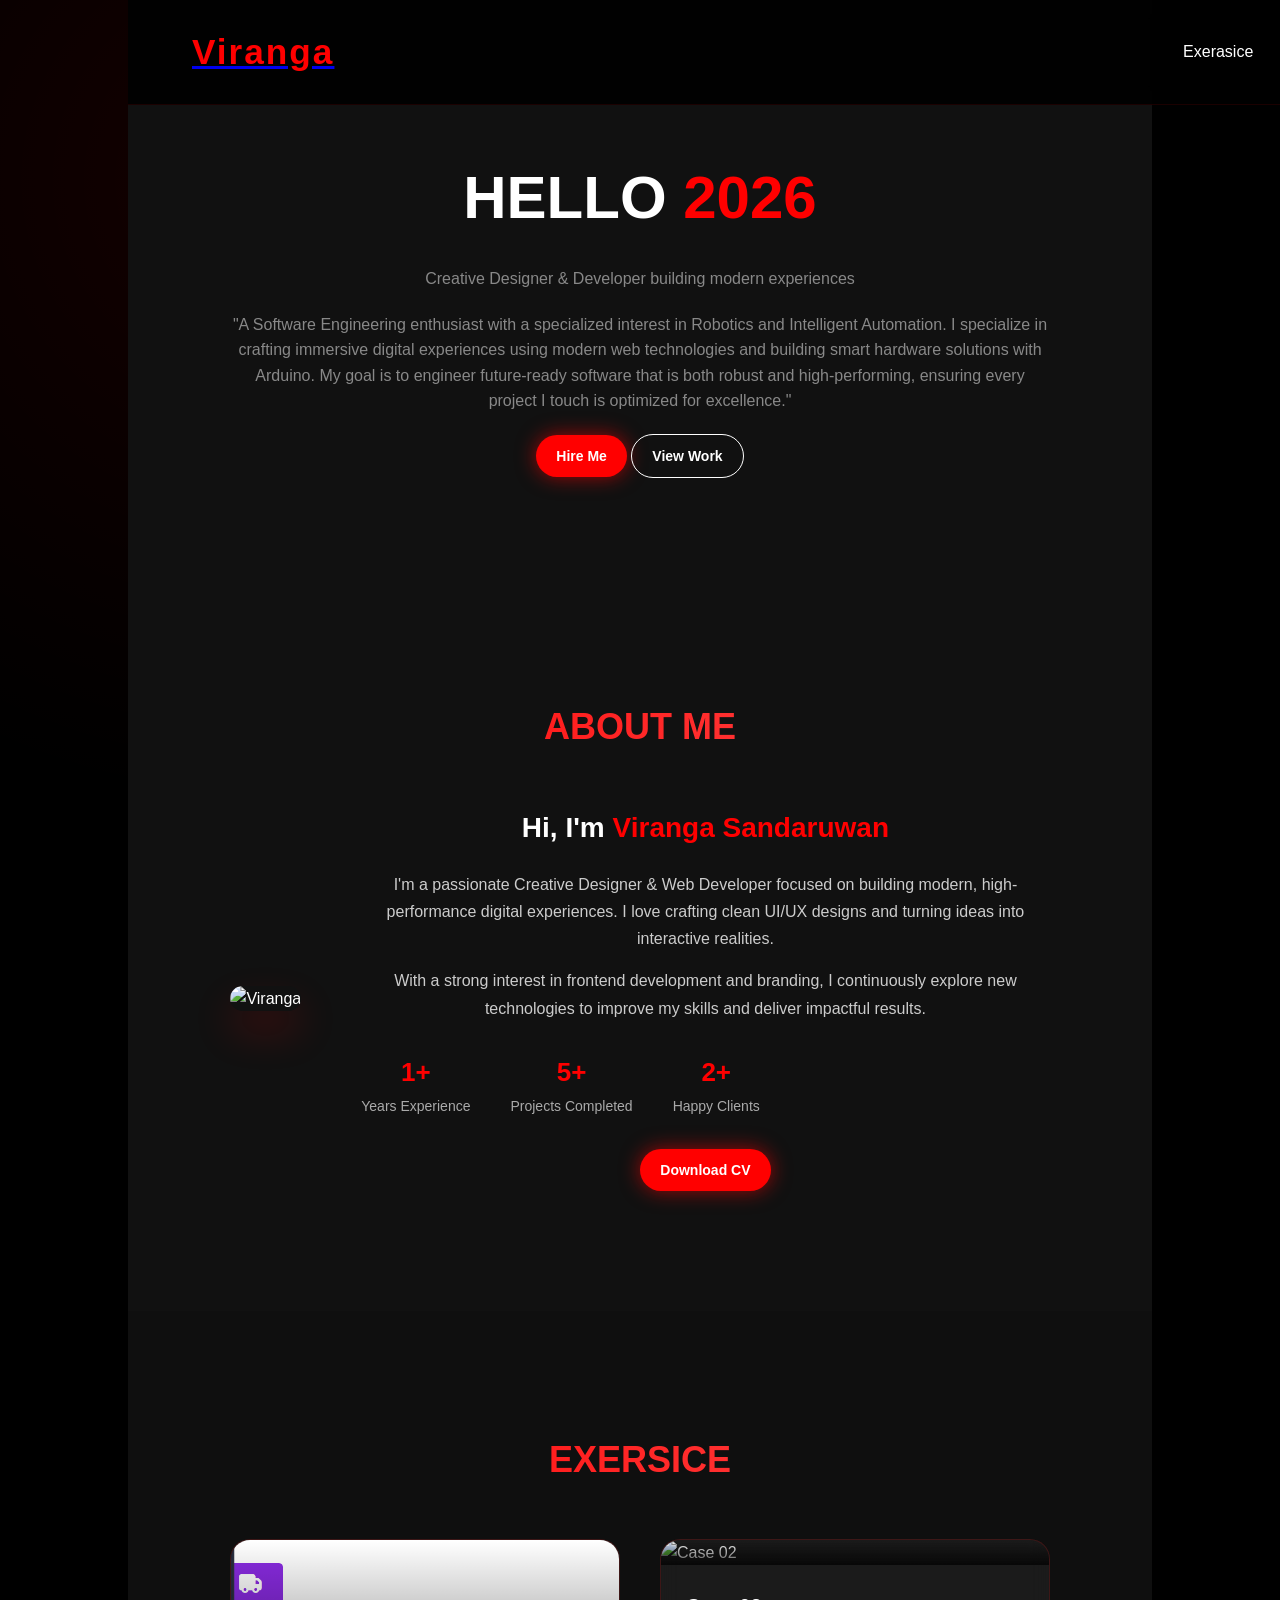
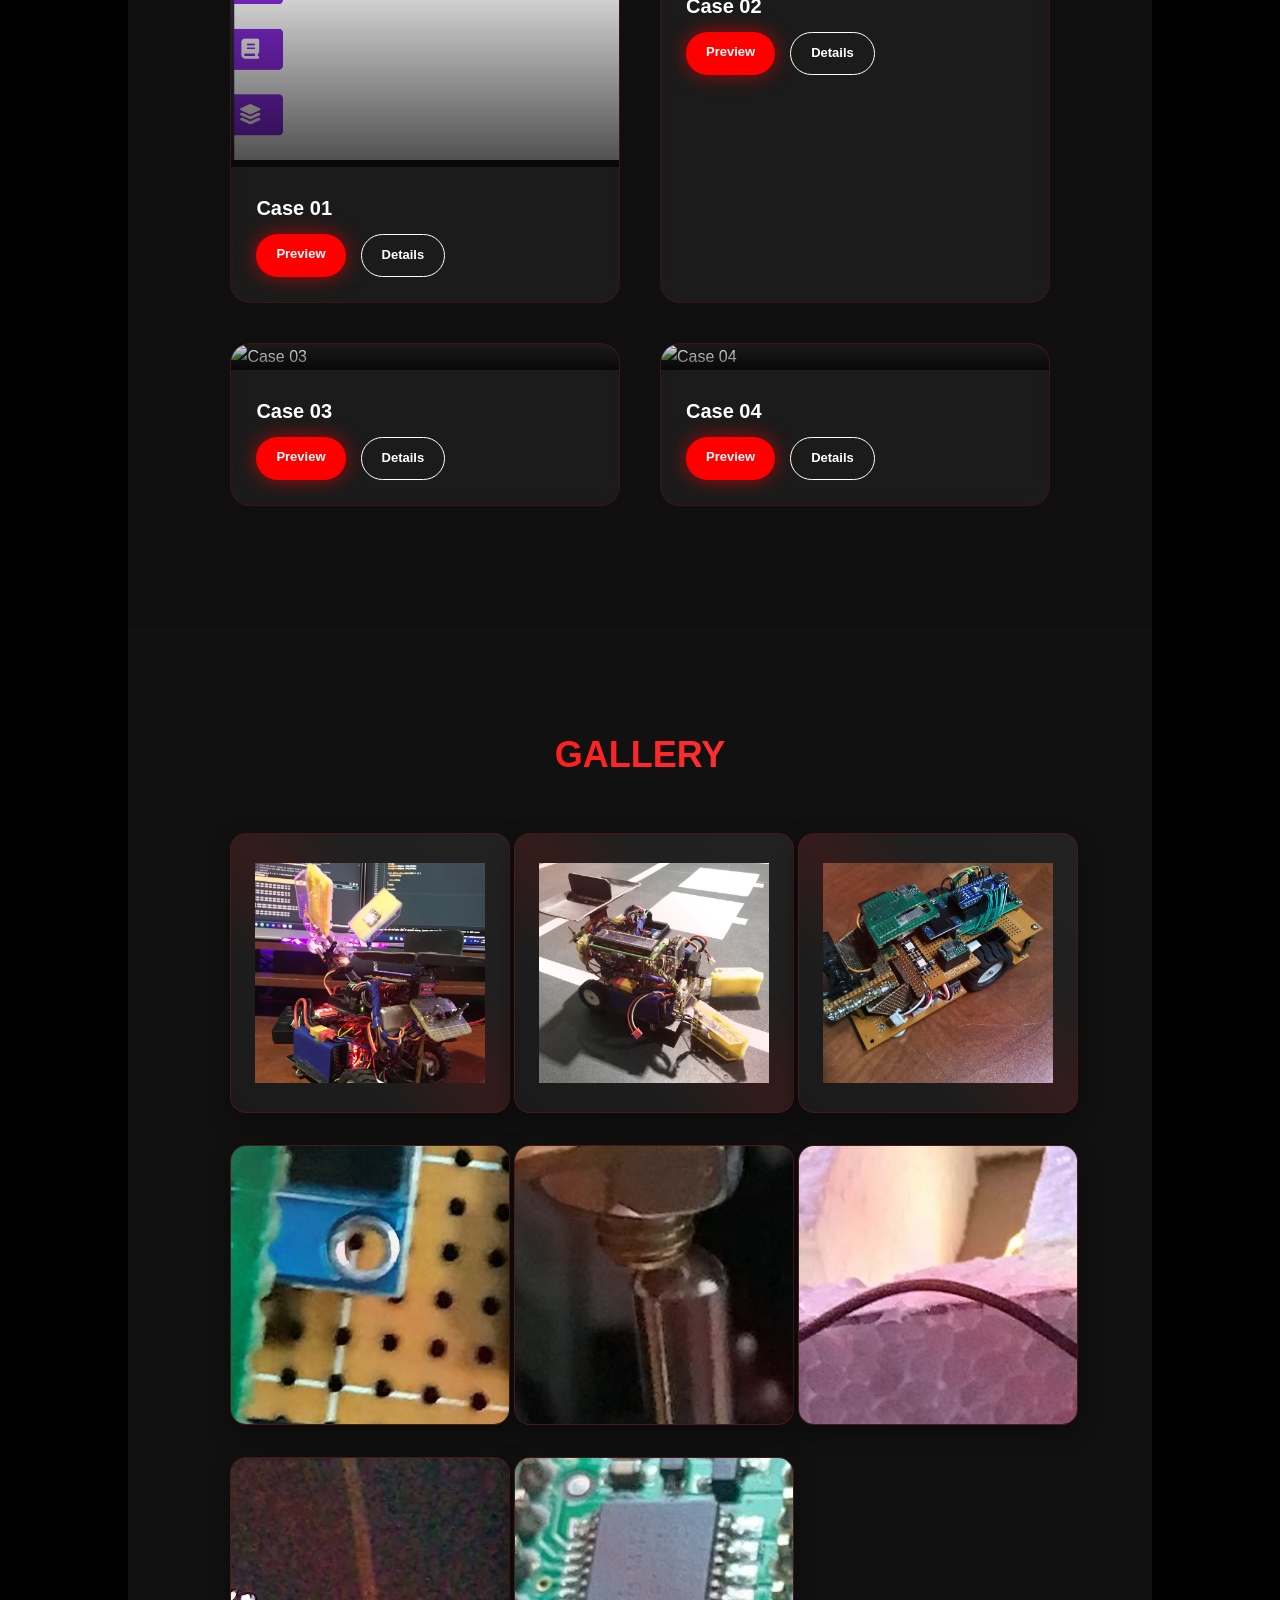
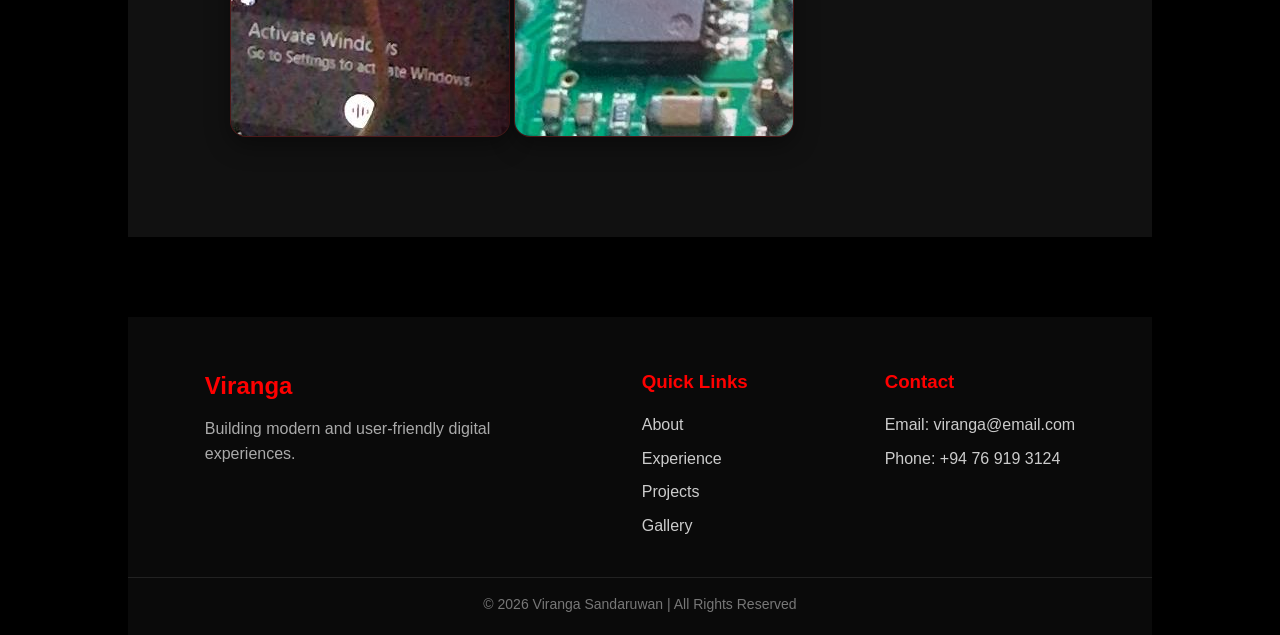
==== commit cb19766c: "add color switch" ====
--- a/About.html
+++ b/About.html
@@ -106,7 +106,7 @@
                 <!-- Project 1 -->
                 <div class="project-card">
                     <div class="project-image">
-                        <img src="" alt="Case 01">
+                        <img src="assets/image/Assignment/img.png" alt="Case 01">
                         <div class="overlay"></div>
                     </div>
                     <div class="project-content">
--- a/css/stylesheet.css
+++ b/css/stylesheet.css
@@ -456,20 +456,16 @@
     .timeline {
         padding-left: 20px;
     }
-
     .timeline-item {
         padding: 15px;
     }
-
     .timeline-item::before {
         left: -20px;
     }
-
     .buttons {
         flex-direction: column;
         align-items: center;
     }
-
     .btn {
         width: 100%;
         max-width: 300px;
@@ -481,6 +477,34 @@
         padding: 60px 0;
     }
 }
+
+
+
+
+
+
+/* color switch  */
+.theme-switcher {
+    display: flex;
+    gap: 10px;
+    justify-content: center;
+    margin-bottom: 20px;
+}
+.dot {
+    width: 20px;
+    height: 20px;
+    border-radius: 50%;
+    cursor: pointer;
+    border: 2px solid white;
+    transition: transform 0.2s;
+}
+.dot:hover { transform: scale(1.2); }
+.red { background: #ff0000; }
+.blue { background: #0066ff; }
+.green { background: #00ff88; }
+.purple { background: #bc13fe; }
+
+
 /*    */
 /*}:root {*/
 /*     --black: #000000;*/
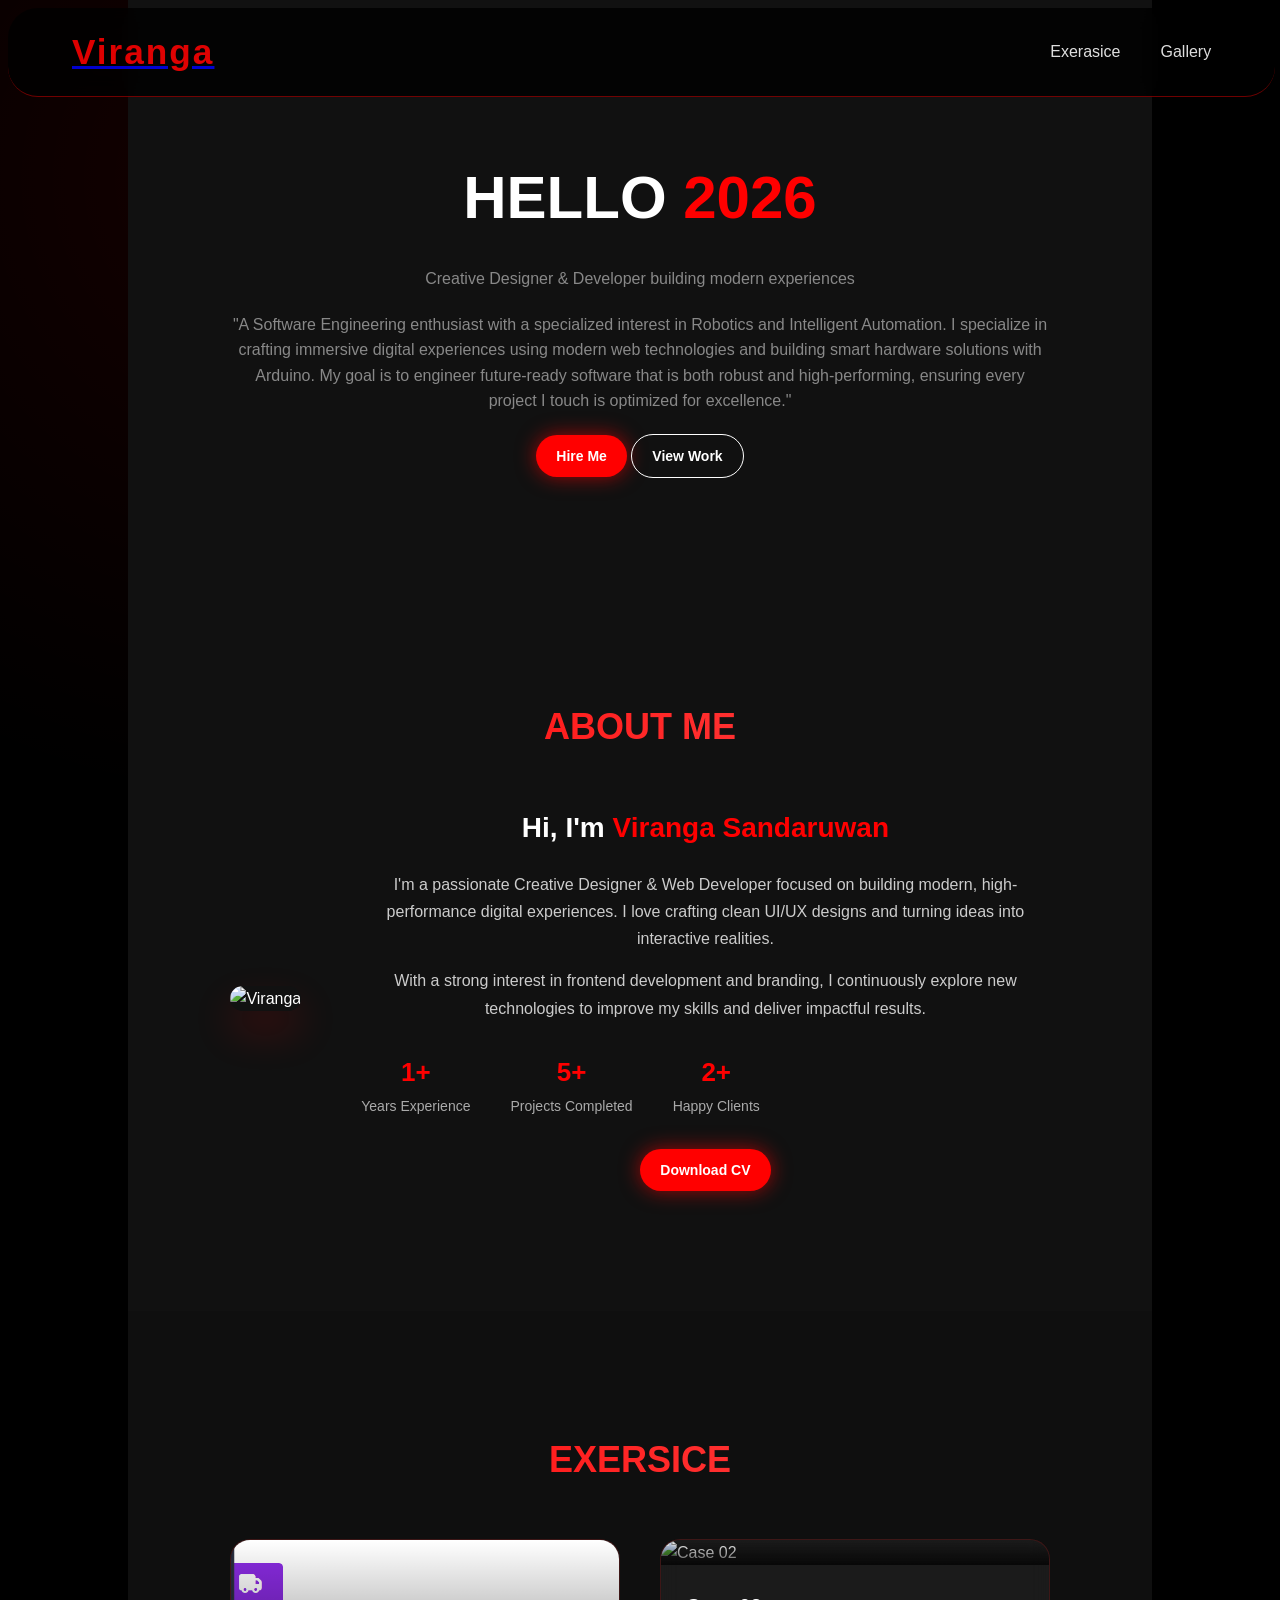
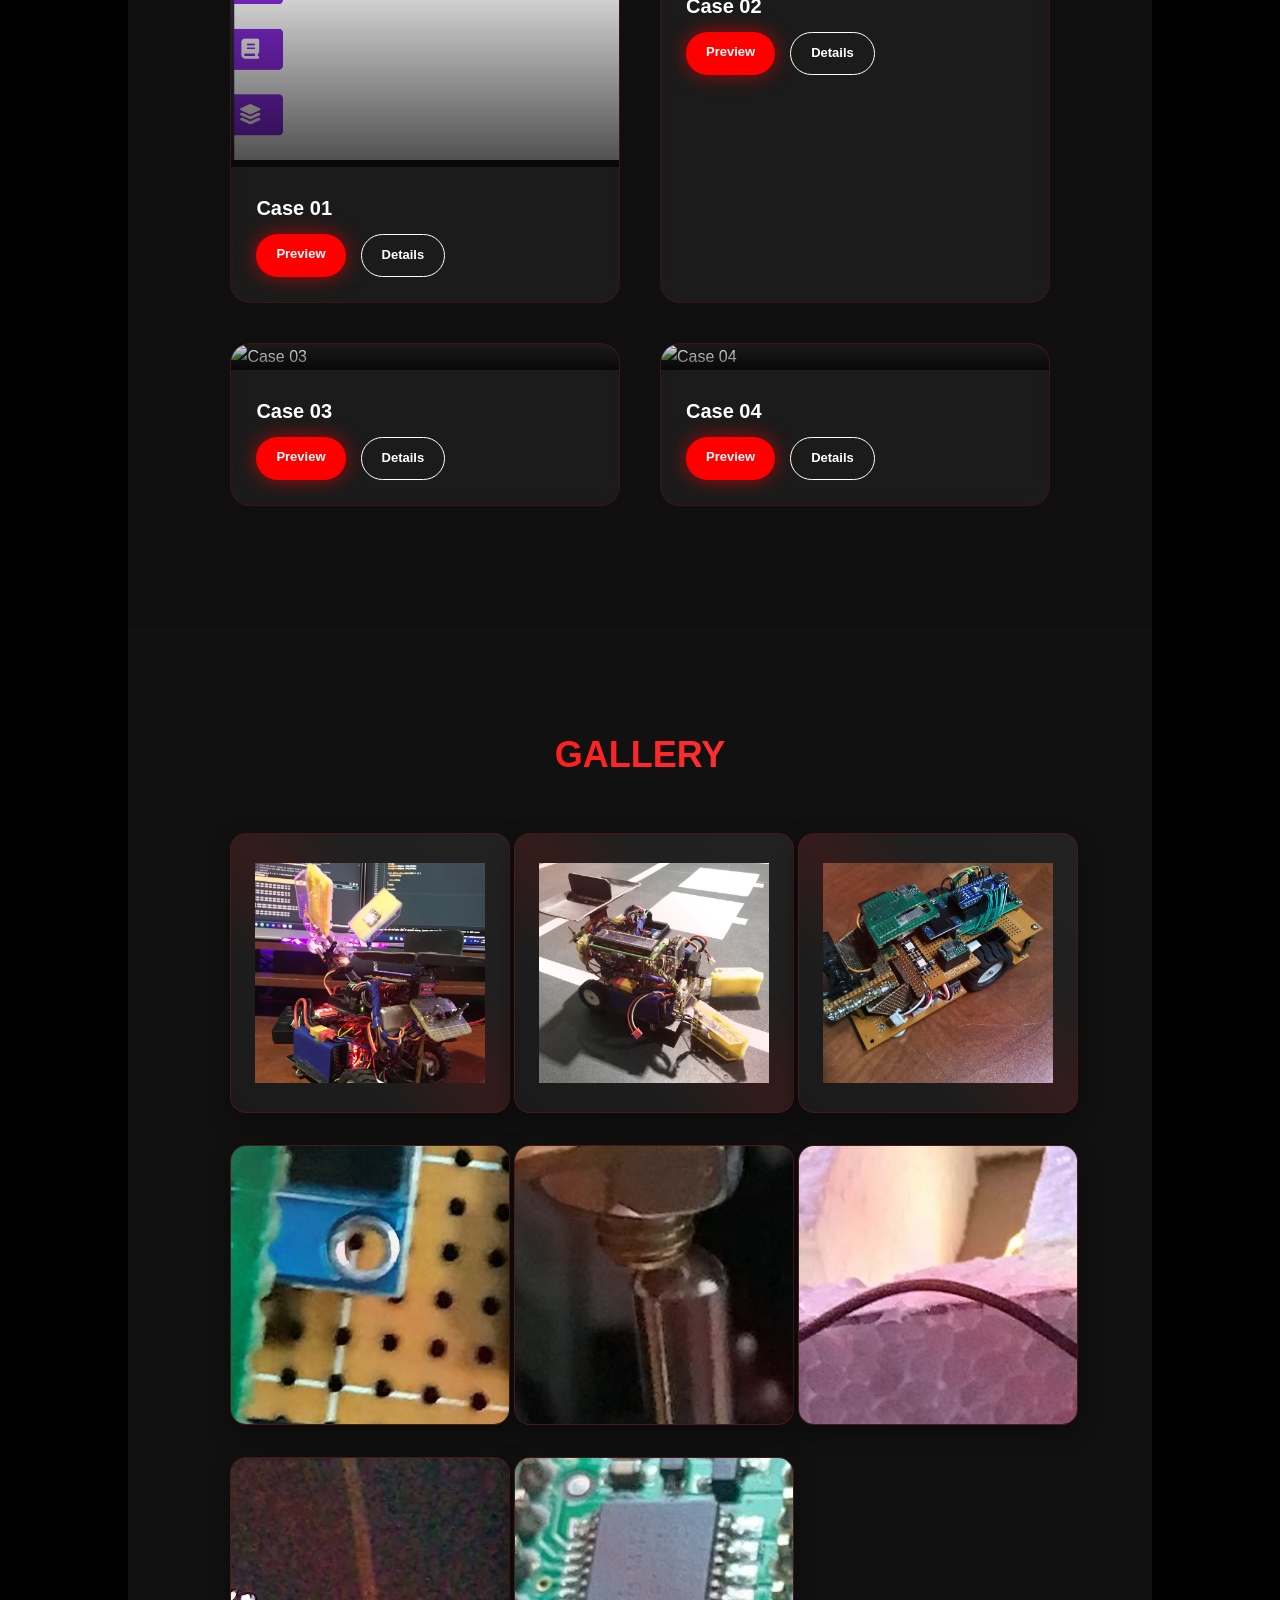
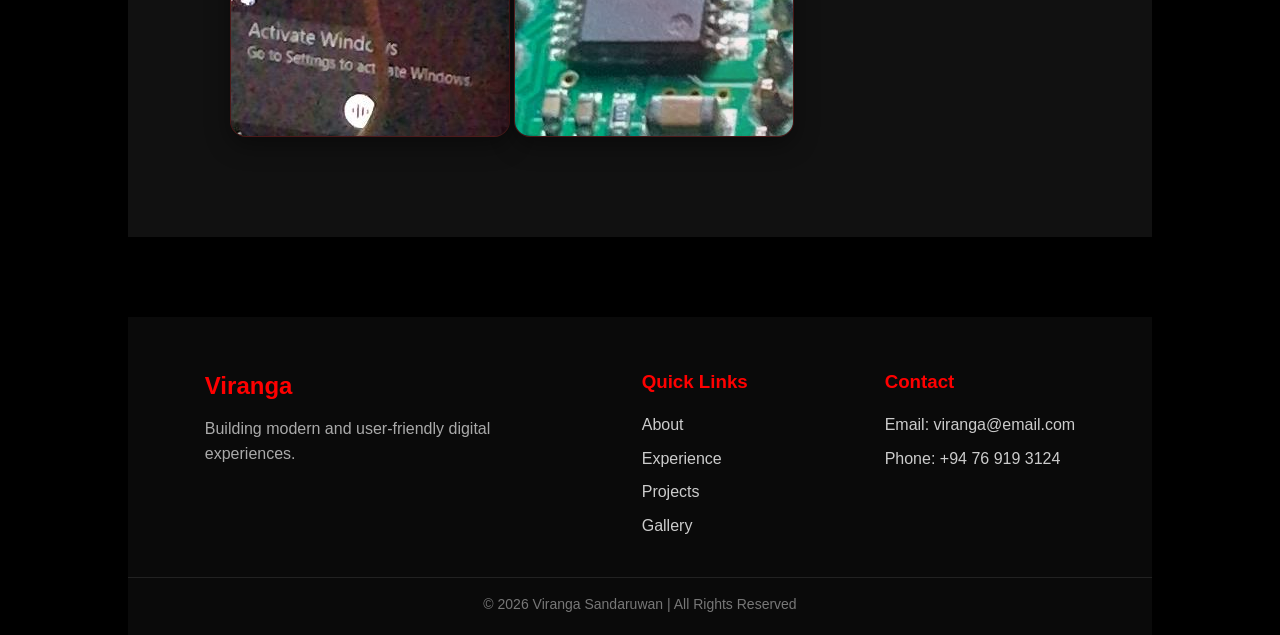
==== commit c5f08623: "add cv" ====
--- a/About.html
+++ b/About.html
@@ -88,7 +88,7 @@
                         </div>
                     </div>
 
-                    <a href="#" class="btn btn-primary">Download CV</a>
+                    <a href="assets/image/CV.jpg" class="btn btn-primary">Download CV</a>
 
                 </div>
             </div>
--- a/css/stylesheet.css
+++ b/css/stylesheet.css
@@ -1,18 +1,74 @@
 :root {
     --black: #000000;
+    /*--black: white;*/
     --red: #ff0000;
+    --primary: #ff0000;
+
     --gray: #888888;
     --white: #ffffff;
     --dark-gray: #1a1a1a;
-    --glow-red: rgba(255, 0, 0, 0.6);
     --bg-dark: #111111;
     --bg-darker: #0f0f0f;
+
+    --glow-red: rgba(255, 0, 0, 0.6);
     --border-red: rgba(255, 0, 0, 0.15);
     --border-red-hover: rgba(255, 0, 0, 0.5);
+
+
     --glass-bg: rgba(255, 255, 255, 0.05);
     --transition-fast: 0.3s ease;
     --transition-smooth: 0.4s ease;
 }
+
+/**/
+/*  colour switch */
+
+body.light-mode {
+    --black: #ffffff;
+    --white: #111111;
+    --bg-dark: #f5f5f5;
+    --bg-darker: #e8e8e8;
+    --dark-gray: #dddddd;
+    --gray: #444444;
+    --glass-bg: rgba(0, 0, 0, 0.03);
+    --border-red: rgba(255, 0, 0, 0.2);
+    --glow-red: rgba(255, 0, 0, 0.15);
+}
+
+body {
+    transition: background 0.4s ease, color 0.4s ease;
+}
+
+.theme-toggle {
+    background: var(--glass-bg);
+    border: 1px solid var(--border-red);
+    color: var(--primary);
+    width: 45px;
+    height: 45px;
+    border-radius: 50%;
+    cursor: pointer;
+    display: flex;
+    align-items: center;
+    justify-content: center;
+    font-size: 1.2rem;
+    transition: all var(--transition-fast);
+    margin-right: 15px;
+}
+
+.theme-toggle:hover {
+    transform: scale(1.1);
+    box-shadow: 0 0 15px var(--glow-red);
+}
+
+body.light-mode header {
+    background: rgba(255, 255, 255, 0.85);
+    border-bottom: 1px solid rgba(0, 0, 0, 0.05);
+}
+/**/
+
+
+
+
 
 * {
     margin: 0;
@@ -39,6 +95,7 @@
     z-index: -2;
 }
 
+
 /* Layout */
 .container {
     max-width: 1200px;
@@ -55,12 +112,14 @@
     background: var(--bg-dark);
 }
 
-/* title */
+/*====================================================================================================================*/
+/*                                                   title                                                            */
+/*====================================================================================================================*/
 .section-title {
     font-size: clamp(2.5rem, 5vw, 3.5rem);
     text-align: center;
     margin-bottom: 4rem;
-    background: linear-gradient(90deg, var(--red), #ff4d4d);
+    background: linear-gradient(90deg, var(--primary), #ff4d4d);
     -webkit-background-clip: text;
     background-clip: text;
     color: transparent;
@@ -73,7 +132,7 @@
 }
 
 h2:hover {
-    color: var(--red);
+    color: var(--primary);
     transform: translateY(-2px);
 }
 
@@ -84,7 +143,7 @@
     height: 2px;
     bottom: -5px;
     left: 0;
-    background: var(--red);
+    background: var(--primary);
     transition: width var(--transition-fast);
 }
 
@@ -92,7 +151,10 @@
     width: 100%;
 }
 
-/* Hero Section */
+
+/*====================================================================================================================*/
+/*                                            Hero Section                                                            */
+/*====================================================================================================================*/
 #hero {
     min-height: 100vh;
     display: flex;
@@ -101,6 +163,28 @@
     padding: 0 5%;
     position: relative;
     margin-top: 5rem;
+    /*background-color: white;*/
+    /*border-radius: 20px;*/
+    /*opacity: 70%;*/
+}
+
+/*#hero {*/
+/*    min-height: 100vh;*/
+/*    display: flex;*/
+/*    align-items: center;*/
+/*    justify-content: center;*/
+/*    padding: 0 5%;*/
+/*    position: relative;*/
+/*    margin-top: 5rem;*/
+/*    background: var(--black);*/
+/*    transition: box-shadow 0.4s ease;*/
+/*    z-index: 0;*/
+/*}*/
+
+
+body.light-mode #hero {
+    box-shadow: inset 0 0 150px rgba(0, 0, 0, 0.25),
+    inset 0 0 60px rgba(0, 0, 0, 0.15);
 }
 
 .content {
@@ -112,7 +196,7 @@
 .welcome-universe {
     font-size: clamp(4rem, 12vw, 12rem);
     font-weight: 900;
-    background: linear-gradient(90deg, var(--red), #ff4d4d, #ff0000, #cc0000);
+    background: linear-gradient(90deg, var(--primary), #ff4d4d, #ff0000, #cc0000);
     background-size: 300%;
     -webkit-background-clip: text;
     background-clip: text;
@@ -143,7 +227,10 @@
     flex-wrap: wrap;
 }
 
-/* Buttons */
+
+/*====================================================================================================================*/
+/*                                                Buttons                                                             */
+/*====================================================================================================================*/
 .btn {
     padding: 1rem 2.5rem;
     border-radius: 50px;
@@ -157,15 +244,15 @@
 }
 
 .btn-primary {
-    background: var(--red);
+    background: var(--primary);
     color: white;
     box-shadow: 0 0 20px var(--glow-red);
 }
 
 .btn-primary:hover {
     background: transparent;
-    border: 2px solid var(--red);
-    color: var(--red);
+    border: 2px solid var(--primary);
+    color: var(--primary);
     transform: translateY(-5px);
     box-shadow: 0 0 40px var(--glow-red);
 }
@@ -177,8 +264,8 @@
 }
 
 .btn-outline:hover {
-    border-color: var(--red);
-    color: var(--red);
+    border-color: var(--primary);
+    color: var(--primary);
     transform: translateY(-5px);
 }
 
@@ -197,7 +284,12 @@
 /*    pointer-events: none;*/
 /*}*/
 
-/* Card Components */
+
+
+
+/*====================================================================================================================*/
+/*                                                 Card Components                                                    */
+/*====================================================================================================================*/
 .skill-card, .gallery-item {
     height: 180px;
     background: var(--glass-bg);
@@ -220,7 +312,7 @@
 
 .skill-card i {
     font-size: 2.5rem;
-    color: var(--red);
+    color: var(--primary);
 }
 
 .skill-card span, .gallery-item span {
@@ -229,14 +321,19 @@
 }
 
 .skill-card:hover, .gallery-item:hover {
-    border-color: var(--red);
+    border-color: var(--primary);
     transform: translateY(-10px) scale(1.05);
     box-shadow: 0 20px 40px var(--glow-red);
     background: rgba(255, 0, 0, 0.05);
 }
 
 
-/* Grid Layouts */
+
+
+/*====================================================================================================================*/
+/*                                        Grid Layouts                                                                */
+/*====================================================================================================================*/
+
 .skills-grid, .gallery-grid {
     display: grid;
     grid-template-columns: repeat(auto-fit, minmax(200px, 1fr));
@@ -245,7 +342,11 @@
     margin: 0 auto;
 }
 
-/*   Projects Section    */
+
+/*====================================================================================================================*/
+/*                                           project section                                                          */
+/*====================================================================================================================*/
+
 .projects-section {
     padding: 120px 0;
     background: var(--bg-darker);
@@ -327,13 +428,17 @@
     }
 }
 
+
+/*====================================================================================================================*/
+/*                                           experience time line                                                      */
+/*====================================================================================================================*/
 /* Experience Timeline */
 #Experience {
     padding: 60px 20px;
 }
 
 .timeline {
-    max-width: 900px;
+    max-width: 700px;
     margin: 0 auto;
     position: relative;
     padding-left: 30px;
@@ -346,7 +451,7 @@
     top: 0;
     width: 4px;
     height: 100%;
-    background: var(--red);
+    background: var(--primary);
     box-shadow: 0 0 10px var(--glow-red);
     border-radius: 2px;
 }
@@ -357,7 +462,7 @@
     padding: 20px 25px;
     background: var(--dark-gray);
     border-radius: 10px;
-    border-left: 3px solid var(--red);
+    border-left: 3px solid var(--primary);
     transition: all var(--transition-fast);
 }
 
@@ -368,7 +473,7 @@
     top: 25px;
     width: 16px;
     height: 16px;
-    background: var(--red);
+    background: var(--primary);
     border-radius: 50%;
     border: 3px solid var(--bg-dark);
     box-shadow: 0 0 10px var(--glow-red);
@@ -381,7 +486,7 @@
 
 .timeline-item h3 {
     font-size: 1.4rem;
-    color: var(--red);
+    color: var(--primary);
     margin-bottom: 8px;
 }
 
@@ -396,10 +501,12 @@
     line-height: 1.6;
 }
 
-/* About Section */
+/*====================================================================================================================*/
+/*                                            About section                                                           */
+/*====================================================================================================================*/
 .about-content {
     text-align: center;
-    max-width: 800px;
+    max-width: 700px;
     margin: 0 auto;
 }
 
@@ -410,7 +517,10 @@
     line-height: 1.8;
 }
 
-/* Modal */
+
+/*====================================================================================================================*/
+/*                                                  model                                                             */
+/*====================================================================================================================*/
 .modal {
     display: none;
     position: fixed;
@@ -443,7 +553,7 @@
 }
 
 .close:hover {
-    color: var(--red);
+    color: var(--primary);
 }
 
 @keyframes modalPop {
@@ -451,7 +561,11 @@
     100% { transform: scale(1); opacity: 1; }
 }
 
-/* Responsive */
+
+/*====================================================================================================================*/
+/*                                            Responsive                                                              */
+/*====================================================================================================================*/
+
 @media (max-width: 768px) {
     .timeline {
         padding-left: 20px;
@@ -481,9 +595,9 @@
 
 
 
-
-
-/* color switch  */
+/*====================================================================================================================*/
+/*                                               color switch                                                         */
+/*====================================================================================================================*/
 .theme-switcher {
     display: flex;
     gap: 10px;
@@ -505,490 +619,340 @@
 .purple { background: #bc13fe; }
 
 
-/*    */
-/*}:root {*/
-/*     --black: #000000;*/
-/*     --red: #ff0000;*/
-/*     --gray: #888888;*/
-/*     --white: #ffffff;*/
-/*     --dark-gray: #1a1a1a;*/
-/*     --glow-red: rgba(255, 0, 0, 0.6);*/
-/*     --bg-dark: #111111;*/
-/*     --bg-darker: #0f0f0f;*/
-/*     --border-red: rgba(255, 0, 0, 0.15);*/
-/*     --border-red-hover: rgba(255, 0, 0, 0.5);*/
-/*     --glass-bg: rgba(255, 255, 255, 0.05);*/
-/*     --transition-fast: 0.3s ease;*/
-/*     --transition-smooth: 0.4s ease;*/
-/* }*/
-
-/** {*/
-/*    margin: 0;*/
-/*    padding: 0;*/
-/*    box-sizing: border-box;*/
-/*}*/
-
-/*body {*/
-/*    background: var(--black);*/
-/*    color: var(--white);*/
-/*    font-family: 'Segoe UI', system-ui, sans-serif;*/
-/*    min-height: 100vh;*/
-/*    overflow-x: hidden;*/
-/*    position: relative;*/
-/*    line-height: 1.6;*/
-/*}*/
-
-/*body::before {*/
-/*    content: "";*/
-/*    position: fixed;*/
-/*    inset: 0;*/
-/*    background: radial-gradient(circle at 20% 20%, rgba(255,0,0,0.08) 0%, transparent 50%);*/
-/*    pointer-events: none;*/
-/*    z-index: -2;*/
-/*}*/
-
-/*!* Layout *!*/
-/*.container {*/
-/*    max-width: 1200px;*/
-/*    margin: 0 auto;*/
-/*    padding: 0 5%;*/
-/*}*/
-
-/*section {*/
-/*    padding: 100px 0;*/
-/*    position: relative;*/
-/*}*/
-
-/*#skills, #Experience, #Projects, #Gallery {*/
-/*    background: var(--bg-dark);*/
-/*}*/
-
-/*!* Typography *!*/
-/*.section-title {*/
-/*    font-size: clamp(2.5rem, 5vw, 3.5rem);*/
-/*    text-align: center;*/
-/*    margin-bottom: 4rem;*/
-/*    background: linear-gradient(90deg, var(--red), #ff4d4d);*/
-/*    -webkit-background-clip: text;*/
-/*    background-clip: text;*/
-/*    color: transparent;*/
-/*    font-weight: 800;*/
-/*}*/
-
-/*h2 {*/
-/*    position: relative;*/
-/*    transition: var(--transition-fast);*/
-/*}*/
-
-/*h2:hover {*/
-/*    color: var(--red);*/
-/*    transform: translateY(-2px);*/
-/*}*/
-
-/*h2::after {*/
-/*    content: '';*/
-/*    position: absolute;*/
-/*    width: 0;*/
-/*    height: 2px;*/
-/*    bottom: -5px;*/
-/*    left: 0;*/
-/*    background: var(--red);*/
-/*    transition: width var(--transition-fast);*/
-/*}*/
-
-/*h2:hover::after {*/
-/*    width: 100%;*/
-/*}*/
-
-/*!* Hero Section *!*/
-/*#hero {*/
-/*    min-height: 100vh;*/
-/*    display: flex;*/
-/*    align-items: center;*/
-/*    justify-content: center;*/
-/*    padding: 0 5%;*/
-/*    position: relative;*/
-/*    margin-top: 5rem;*/
-/*}*/
-
-/*.content {*/
-/*    text-align: center;*/
-/*    z-index: 10;*/
-/*    max-width: 90%;*/
-/*}*/
-
-/*.welcome-universe {*/
-/*    font-size: clamp(4rem, 12vw, 12rem);*/
-/*    font-weight: 900;*/
-/*    background: linear-gradient(90deg, var(--red), #ff4d4d, #ff0000, #cc0000);*/
-/*    background-size: 300%;*/
-/*    -webkit-background-clip: text;*/
-/*    background-clip: text;*/
-/*    color: transparent;*/
-/*    animation: textRedGlow 6s ease infinite;*/
-/*    line-height: 0.95;*/
-/*    text-shadow: 0 0 40px var(--glow-red);*/
-/*    margin-bottom: 1.5rem;*/
-/*}*/
-
-/*@keyframes textRedGlow {*/
-/*    0%, 100% { background-position: 0% 50%; }*/
-/*    50% { background-position: 300% 50%; }*/
-/*}*/
-
-/*.description {*/
-/*    font-size: 1.4rem;*/
-/*    max-width: 700px;*/
-/*    margin: 0 auto 2.5rem;*/
-/*    color: var(--gray);*/
-/*    line-height: 1.7;*/
-/*}*/
-
-/*.buttons {*/
-/*    display: flex;*/
-/*    gap: 1.5rem;*/
-/*    justify-content: center;*/
-/*    flex-wrap: wrap;*/
-/*}*/
-
-/*!* Buttons *!*/
-/*.btn {*/
-/*    padding: 1rem 2.5rem;*/
-/*    border-radius: 50px;*/
-/*    font-weight: 600;*/
-/*    text-decoration: none;*/
-/*    transition: all var(--transition-smooth);*/
-/*    font-size: 1.1rem;*/
-/*    display: inline-block;*/
-/*    cursor: pointer;*/
-/*    border: none;*/
-/*}*/
-
-/*.btn-primary {*/
-/*    background: var(--red);*/
-/*    color: white;*/
-/*    box-shadow: 0 0 20px var(--glow-red);*/
-/*}*/
-
-/*.btn-primary:hover {*/
-/*    background: transparent;*/
-/*    border: 2px solid var(--red);*/
-/*    color: var(--red);*/
-/*    transform: translateY(-5px);*/
-/*    box-shadow: 0 0 40px var(--glow-red);*/
-/*}*/
-
-/*.btn-outline {*/
-/*    border: 2px solid var(--gray);*/
-/*    color: var(--gray);*/
-/*    background: transparent;*/
-/*}*/
-
-/*.btn-outline:hover {*/
-/*    border-color: var(--red);*/
-/*    color: var(--red);*/
-/*    transform: translateY(-5px);*/
-/*}*/
-
-/*.btn-small {*/
-/*    padding: 0.6rem 1.5rem;*/
-/*    font-size: 0.9rem;*/
-/*}*/
-
-/*!* Spline Viewer *!*/
-/*spline-viewer {*/
-/*    position: absolute;*/
-/*    inset: 0;*/
-/*    width: 100%;*/
-/*    height: 100%;*/
-/*    z-index: -1;*/
-/*    pointer-events: none;*/
-/*}*/
-
-/*!* Card Components *!*/
-/*.skill-card, .gallery-item {*/
-/*    height: 180px;*/
-/*    background: var(--glass-bg);*/
-/*    padding: 2rem 1.5rem;*/
-/*    border-radius: 20px;*/
-/*    text-align: center;*/
-/*    border: 1px solid var(--border-red);*/
-/*    transition: all var(--transition-smooth);*/
-/*    cursor: pointer;*/
-/*    display: flex;*/
-/*    flex-direction: column;*/
-/*    align-items: center;*/
-/*    justify-content: center;*/
-/*    gap: 0.5rem;*/
-/*}*/
-
-/*.skill-card {*/
-/*    height: 120px;*/
-/*}*/
-
-/*.skill-card i {*/
-/*    font-size: 2.5rem;*/
-/*    color: var(--red);*/
-/*}*/
-
-/*.skill-card span, .gallery-item span {*/
-/*    font-weight: 600;*/
-/*    font-size: 1.1rem;*/
-/*}*/
-
-/*.skill-card:hover, .gallery-item:hover {*/
-/*    border-color: var(--red);*/
-/*    transform: translateY(-10px) scale(1.05);*/
-/*    box-shadow: 0 20px 40px var(--glow-red);*/
-/*    background: rgba(255, 0, 0, 0.05);*/
-/*}*/
-
-/*!* Grid Layouts *!*/
-/*.skills-grid, .gallery-grid {*/
-/*    display: grid;*/
-/*    grid-template-columns: repeat(auto-fit, minmax(200px, 1fr));*/
-/*    gap: 2rem;*/
-/*    max-width: 1000px;*/
-/*    margin: 0 auto;*/
-/*}*/
-
-/*!* Projects Section *!*/
-/*.projects-section {*/
-/*    padding: 120px 0;*/
-/*    background: var(--bg-darker);*/
-/*}*/
-
-/*.projects-grid {*/
-/*    display: grid;*/
-/*    grid-template-columns: repeat(auto-fit, minmax(320px, 1fr));*/
-/*    gap: 40px;*/
-/*}*/
-
-/*.project-card {*/
-/*    background: var(--glass-bg);*/
-/*    border-radius: 20px;*/
-/*    overflow: hidden;*/
-/*    border: 1px solid var(--border-red);*/
-/*    backdrop-filter: blur(10px);*/
-/*    transition: all var(--transition-smooth);*/
-/*    transform: translateY(40px);*/
-/*    opacity: 0;*/
-/*    animation: fadeUp 0.8s ease forwards;*/
-/*}*/
-
-/*.project-card:nth-child(2) { animation-delay: 0.2s; }*/
-/*.project-card:nth-child(3) { animation-delay: 0.4s; }*/
-
-/*.project-card:hover {*/
-/*    transform: translateY(-12px);*/
-/*    border-color: var(--border-red-hover);*/
-/*    box-shadow: 0 20px 40px var(--glow-red);*/
-/*}*/
-
-/*.project-image {*/
-/*    position: relative;*/
-/*    overflow: hidden;*/
-/*}*/
-
-/*.project-image img, .img {*/
-/*    width: 100%;*/
-/*    height: 220px;*/
-/*    object-fit: cover;*/
-/*    transition: transform 0.5s ease;*/
-/*}*/
-
-/*.project-card:hover .project-image img {*/
-/*    transform: scale(1.1);*/
-/*}*/
-
-/*.project-content {*/
-/*    padding: 25px;*/
-/*}*/
-
-/*.project-content h3 {*/
-/*    margin-bottom: 10px;*/
-/*    font-size: 20px;*/
-/*}*/
-
-/*.project-content p {*/
-/*    font-size: 14px;*/
-/*    color: #aaa;*/
-/*    margin-bottom: 20px;*/
-/*}*/
-
-/*.project-actions {*/
-/*    display: flex;*/
-/*    gap: 15px;*/
-/*}*/
-
-/*.overlay {*/
-/*    position: absolute;*/
-/*    inset: 0;*/
-/*    background: linear-gradient(to top, rgba(0,0,0,0.7), transparent);*/
-/*}*/
-
-/*@keyframes fadeUp {*/
-/*    to {*/
-/*        transform: translateY(0);*/
-/*        opacity: 1;*/
-/*    }*/
-/*}*/
-
-/*!* Experience Timeline *!*/
-/*#Experience {*/
-/*    padding: 60px 20px;*/
-/*}*/
-
-/*.timeline {*/
-/*    max-width: 900px;*/
-/*    margin: 0 auto;*/
-/*    position: relative;*/
-/*    padding-left: 30px;*/
-/*}*/
-
-/*.timeline::before {*/
-/*    content: '';*/
-/*    position: absolute;*/
-/*    left: 10px;*/
-/*    top: 0;*/
-/*    width: 4px;*/
-/*    height: 100%;*/
-/*    background: var(--red);*/
-/*    box-shadow: 0 0 10px var(--glow-red);*/
-/*    border-radius: 2px;*/
-/*}*/
-
-/*.timeline-item {*/
-/*    position: relative;*/
-/*    margin-bottom: 40px;*/
-/*    padding: 20px 25px;*/
-/*    background: var(--dark-gray);*/
-/*    border-radius: 10px;*/
-/*    border-left: 3px solid var(--red);*/
-/*    transition: all var(--transition-fast);*/
-/*}*/
-
-/*.timeline-item::before {*/
-/*    content: '';*/
-/*    position: absolute;*/
-/*    left: -24px;*/
-/*    top: 25px;*/
-/*    width: 16px;*/
-/*    height: 16px;*/
-/*    background: var(--red);*/
-/*    border-radius: 50%;*/
-/*    border: 3px solid var(--bg-dark);*/
-/*    box-shadow: 0 0 10px var(--glow-red);*/
-/*}*/
-
-/*.timeline-item:hover {*/
-/*    transform: translateY(-5px);*/
-/*    box-shadow: 0 10px 25px var(--glow-red);*/
-/*}*/
-
-/*.timeline-item h3 {*/
-/*    font-size: 1.4rem;*/
-/*    color: var(--red);*/
-/*    margin-bottom: 8px;*/
-/*}*/
-
-/*.timeline-date {*/
-/*    font-size: 0.9rem;*/
-/*    color: var(--gray);*/
-/*    margin-bottom: 8px;*/
-/*}*/
-
-/*.timeline-item p {*/
-/*    font-size: 1rem;*/
-/*    line-height: 1.6;*/
-/*}*/
-
-/*!* About Section *!*/
-/*.about-content {*/
-/*    text-align: center;*/
-/*    max-width: 800px;*/
-/*    margin: 0 auto;*/
-/*}*/
-
-/*.about-text {*/
-/*    font-size: 1.2rem;*/
-/*    color: var(--gray);*/
-/*    margin-bottom: 2rem;*/
-/*    line-height: 1.8;*/
-/*}*/
-
-/*!* Modal *!*/
-/*.modal {*/
-/*    display: none;*/
-/*    position: fixed;*/
-/*    z-index: 2000;*/
-/*    inset: 0;*/
-/*    background-color: rgba(0,0,0,0.9);*/
-/*    backdrop-filter: blur(8px);*/
-/*    overflow: auto;*/
-/*}*/
-
-/*.modal-content {*/
-/*    display: block;*/
-/*    margin: 80px auto;*/
-/*    max-width: 80%;*/
-/*    max-height: 80%;*/
-/*    border-radius: 15px;*/
-/*    animation: modalPop 0.4s ease;*/
-/*    box-shadow: 0 20px 40px var(--glow-red);*/
-/*}*/
-
-/*.close {*/
-/*    position: absolute;*/
-/*    top: 20px;*/
-/*    right: 35px;*/
-/*    color: white;*/
-/*    font-size: 40px;*/
-/*    font-weight: bold;*/
-/*    cursor: pointer;*/
-/*    transition: var(--transition-fast);*/
-/*}*/
-
-/*.close:hover {*/
-/*    color: var(--red);*/
-/*}*/
-
-/*@keyframes modalPop {*/
-/*    0% { transform: scale(0.5); opacity: 0; }*/
-/*    100% { transform: scale(1); opacity: 1; }*/
-/*}*/
-
-/*!* Responsive *!*/
-/*@media (max-width: 768px) {*/
-/*    .timeline {*/
-/*        padding-left: 20px;*/
-/*    }*/
-
-/*    .timeline-item {*/
-/*        padding: 15px;*/
-/*    }*/
-
-/*    .timeline-item::before {*/
-/*        left: -20px;*/
-/*    }*/
-
-/*    .buttons {*/
-/*        flex-direction: column;*/
-/*        align-items: center;*/
-/*    }*/
-
-/*    .btn {*/
-/*        width: 100%;*/
-/*        max-width: 300px;*/
-/*    }*/
-/*}*/
-
-/*@media (max-width: 600px) {*/
-/*    section {*/
-/*        padding: 60px 0;*/
-/*    }*/
-/*}*/
-
-
-
-
+/*====================================================================================================================*/
+/*                                              footer                                                                */
+/*====================================================================================================================*/
+
+.footer {
+    background-color: #0a0a0a;
+    color: #ffffff;
+    padding: 50px 0 20px;
+    margin-top: 80px;
+}
+
+.footer-container {
+    width: 85%;
+    margin: auto;
+    display: flex;
+    justify-content: space-between;
+    flex-wrap: wrap;
+}
+
+.footer-logo {
+    color: red;
+    font-size: 24px;
+    margin-bottom: 10px;
+}
+
+.footer-left p {
+    color: #aaa;
+    max-width: 300px;
+    line-height: 1.6;
+}
+
+.footer-links h3,
+.footer-contact h3 {
+    margin-bottom: 15px;
+    color: red;
+}
+
+.footer-links ul {
+    list-style: none;
+    padding: 0;
+}
+
+.footer-links ul li {
+    margin-bottom: 8px;
+}
+
+.footer-links ul li a {
+    text-decoration: none;
+    color: #ccc;
+    transition: 0.3s;
+}
+
+.footer-links ul li a:hover {
+    color: red;
+}
+
+.footer-contact p {
+    color: #ccc;
+    margin-bottom: 8px;
+}
+
+.footer-bottom {
+    text-align: center;
+    border-top: 1px solid #222;
+    margin-top: 30px;
+    padding-top: 15px;
+    font-size: 14px;
+    color: #777;
+}
+
+
+/*====================================================================================================================*/
+/*                                               Navigation bar                                                       */
+/*====================================================================================================================*/
+
+
+/* Header */
+header {
+    position: fixed;
+    top: 0.5rem;
+    right: 0.5rem;
+    left: 0.5rem;
+    width: 99%;
+    padding: 1rem 5%;
+    display: flex;
+    justify-content: space-between;
+    align-items: center;
+    z-index: 100;
+    background: rgba(0,0,0,0.9);
+    backdrop-filter: blur(12px);
+    border-bottom: 1px solid rgba(255,0,0,0.5);
+    border-radius: 30px;
+    opacity: 87%;
+}
+
+.logo {
+    font-size: 2.2rem;
+    font-weight: 800;
+    color: var(--red);
+    letter-spacing: 2px;
+    text-decoration: none;
+}
+
+nav {
+    display: flex;
+    gap: 2.5rem;
+}
+
+nav a {
+    color: var(--white);
+    text-decoration: none;
+    font-weight: 500;
+    transition: all 0.3s ease;
+    position: relative;
+}
+
+nav a:hover {
+    color: var(--red);
+    transform: translateY(-2px);
+}
+
+nav a::after {
+    content: '';
+    position: absolute;
+    width: 0;
+    height: 2px;
+    bottom: -5px;
+    left: 0;
+    background: var(--red);
+    transition: width 0.3s ease;
+}
+
+nav a:hover::after {
+    width: 100%;
+}
+
+.btn-contact {
+    background: var(--red);
+    color: white;
+    padding: 0.8rem 2rem;
+    border-radius: 50px;
+    border: none;
+    font-weight: 600;
+    cursor: pointer;
+    transition: all 0.4s ease;
+    text-decoration: none;
+}
+
+.btn-contact:hover {
+    background: transparent;
+    border: 2px solid var(--red);
+    color: var(--red);
+    transform: scale(1.05);
+}
+
+/* image  cloud */
+.floating-cloud {
+    position: absolute;
+    width: 800px;
+    opacity: 0.6;
+    z-index: 1;
+    pointer-events: none;
+    filter: blur(2px);
+    top: 20%;
+    left: -650px;
+}
+
+@keyframes flyAcross {
+    0% {
+        left: -300px;
+        opacity: 0;
+    }
+    10% {
+        opacity: 0.6;
+    }
+    90% {
+        opacity: 0.6;
+    }
+    100% {
+        left: 100vw;
+        opacity: 0;
+    }
+}
+
+/* responsive */
+/* Tablet (768px and below) */
+@media (max-width: 768px) {
+    header {
+        top: 0.25rem;
+        right: 0.25rem;
+        left: 0.25rem;
+        padding: 0.75rem 3%;
+        border-radius: 20px;
+        gap: 0.5rem;
+    }
+
+    .nav-desktop {
+        display: none;
+    }
+
+    .hamburger {
+        display: flex;
+    }
+
+    .btn-contact {
+        padding: 0.6rem 1.5rem;
+        font-size: 0.85rem;
+    }
+
+    .theme-toggle {
+        font-size: 1.1rem;
+        padding: 0.4rem;
+    }
+}
+
+/* Mobile (480px and below) */
+@media (max-width: 480px) {
+    header {
+        top: 0.2rem;
+        right: 0.2rem;
+        left: 0.2rem;
+        padding: 0.75rem 2%;
+        border-radius: 15px;
+        flex-wrap: wrap;
+    }
+
+    .logo {
+        font-size: 1.6rem;
+    }
+
+    .btn-contact {
+        padding: 0.5rem 1.2rem;
+        font-size: 0.8rem;
+        order: -1;
+    }
+
+    .theme-toggle {
+        order: 2;
+    }
+
+    .hamburger {
+        order: 3;
+    }
+
+    .nav-mobile {
+        width: 90%;
+        right: -90%;
+    }
+}
+
+
+/*====================================================================================================================*/
+/*                                               Animation scrolling                                                  */
+/*====================================================================================================================*/
+html {
+    scroll-behavior: smooth;
+}
+
+.portfolio-container {
+    height: 100vh;
+    overflow-y: scroll;
+    scroll-snap-type: y mandatory;
+    perspective: 1000px;
+}
+
+.full-section {
+    min-height: 100vh;
+    width: 100%;
+    display: flex;
+    flex-direction: column;
+    justify-content: center;
+    padding: 80px 10% 20px;
+    scroll-snap-align: start;
+    opacity: 0;
+    transform: translateY(30px);
+    transition: all 0.8s ease-out;
+}
+
+
+.full-section.show {
+    opacity: 1;
+    transform: translateY(0);
+}
+
+.full-section.zoom-out {
+    opacity: 0.3;
+    transform: scale(0.8) translateY(-50px);
+    filter: blur(5px);
+    pointer-events: none;
+}
+
+.full-section.show {
+    opacity: 1;
+    transform: scale(1) translateY(0);
+    z-index: 10;
+}
+
+
+
+/*====================================================================================================================*/
+/*                                               cursor                                                               */
+/*====================================================================================================================*/
+
+body {
+    cursor: none;
+}
+
+.cursor-dot {
+    width: 8px;
+    height: 8px;
+    background-color: var(--primary);
+    box-shadow: 0 0 10px var(--glow-red);
+}
+
+.cursor-outline {
+    width: 40px;
+    height: 40px;
+    border: 2px solid var(--primary);
+    box-shadow: 0 0 15px var(--glow-red);
+    transition: transform 0.15s ease-out;
+}
+
+.cursor-dot, .cursor-outline {
+    position: fixed;
+    top: 0;
+    left: 0;
+    transform: translate(-50%, -50%);
+    border-radius: 50%;
+    z-index: 9999;
+    pointer-events: none;
+}
+
+.cursor-active {
+    transform: translate(-50%, -50%) scale(1.5);
+    background-color: rgba(255, 0, 0, 0.1);
+}
+
--- a/css/footer.css
+++ b/css/footer.css
@@ -1,65 +1,65 @@
-.footer {
-    background-color: #0a0a0a;
-    color: #ffffff;
-    padding: 50px 0 20px;
-    margin-top: 80px;
-}
+/*.footer {*/
+/*    background-color: #0a0a0a;*/
+/*    color: #ffffff;*/
+/*    padding: 50px 0 20px;*/
+/*    margin-top: 80px;*/
+/*}*/
 
-.footer-container {
-    width: 85%;
-    margin: auto;
-    display: flex;
-    justify-content: space-between;
-    flex-wrap: wrap;
-}
+/*.footer-container {*/
+/*    width: 85%;*/
+/*    margin: auto;*/
+/*    display: flex;*/
+/*    justify-content: space-between;*/
+/*    flex-wrap: wrap;*/
+/*}*/
 
-.footer-logo {
-    color: red;
-    font-size: 24px;
-    margin-bottom: 10px;
-}
+/*.footer-logo {*/
+/*    color: red;*/
+/*    font-size: 24px;*/
+/*    margin-bottom: 10px;*/
+/*}*/
 
-.footer-left p {
-    color: #aaa;
-    max-width: 300px;
-    line-height: 1.6;
-}
+/*.footer-left p {*/
+/*    color: #aaa;*/
+/*    max-width: 300px;*/
+/*    line-height: 1.6;*/
+/*}*/
 
-.footer-links h3,
-.footer-contact h3 {
-    margin-bottom: 15px;
-    color: red;
-}
+/*.footer-links h3,*/
+/*.footer-contact h3 {*/
+/*    margin-bottom: 15px;*/
+/*    color: red;*/
+/*}*/
 
-.footer-links ul {
-    list-style: none;
-    padding: 0;
-}
+/*.footer-links ul {*/
+/*    list-style: none;*/
+/*    padding: 0;*/
+/*}*/
 
-.footer-links ul li {
-    margin-bottom: 8px;
-}
+/*.footer-links ul li {*/
+/*    margin-bottom: 8px;*/
+/*}*/
 
-.footer-links ul li a {
-    text-decoration: none;
-    color: #ccc;
-    transition: 0.3s;
-}
+/*.footer-links ul li a {*/
+/*    text-decoration: none;*/
+/*    color: #ccc;*/
+/*    transition: 0.3s;*/
+/*}*/
 
-.footer-links ul li a:hover {
-    color: red;
-}
+/*.footer-links ul li a:hover {*/
+/*    color: red;*/
+/*}*/
 
-.footer-contact p {
-    color: #ccc;
-    margin-bottom: 8px;
-}
+/*.footer-contact p {*/
+/*    color: #ccc;*/
+/*    margin-bottom: 8px;*/
+/*}*/
 
-.footer-bottom {
-    text-align: center;
-    border-top: 1px solid #222;
-    margin-top: 30px;
-    padding-top: 15px;
-    font-size: 14px;
-    color: #777;
-}+/*.footer-bottom {*/
+/*    text-align: center;*/
+/*    border-top: 1px solid #222;*/
+/*    margin-top: 30px;*/
+/*    padding-top: 15px;*/
+/*    font-size: 14px;*/
+/*    color: #777;*/
+/*}*/
--- a/css/header.css
+++ b/css/header.css
@@ -1,75 +1,75 @@
 
-/* Header */
-header {
-    position: fixed;
-    top: 0;
-    width: 100%;
-    padding: 1.5rem 5%;
-    display: flex;
-    justify-content: space-between;
-    align-items: center;
-    z-index: 100;
-    background: rgba(0,0,0,0.9);
-    backdrop-filter: blur(12px);
-    border-bottom: 1px solid rgba(255,0,0,0.1);
-}
+/*!* Header *!*/
+/*header {*/
+/*    position: fixed;*/
+/*    top: 0;*/
+/*    width: 100%;*/
+/*    padding: 1.5rem 5%;*/
+/*    display: flex;*/
+/*    justify-content: space-between;*/
+/*    align-items: center;*/
+/*    z-index: 100;*/
+/*    background: rgba(0,0,0,0.9);*/
+/*    backdrop-filter: blur(12px);*/
+/*    border-bottom: 1px solid rgba(255,0,0,0.1);*/
+/*}*/
 
-.logo {
-    font-size: 2.2rem;
-    font-weight: 800;
-    color: var(--red);
-    letter-spacing: 2px;
-    text-decoration: none;
-}
+/*.logo {*/
+/*    font-size: 2.2rem;*/
+/*    font-weight: 800;*/
+/*    color: var(--red);*/
+/*    letter-spacing: 2px;*/
+/*    text-decoration: none;*/
+/*}*/
 
-nav {
-    display: flex;
-    gap: 2.5rem;
-}
+/*nav {*/
+/*    display: flex;*/
+/*    gap: 2.5rem;*/
+/*}*/
 
-nav a {
-    color: var(--white);
-    text-decoration: none;
-    font-weight: 500;
-    transition: all 0.3s ease;
-    position: relative;
-}
+/*nav a {*/
+/*    color: var(--white);*/
+/*    text-decoration: none;*/
+/*    font-weight: 500;*/
+/*    transition: all 0.3s ease;*/
+/*    position: relative;*/
+/*}*/
 
-nav a:hover {
-    color: var(--red);
-    transform: translateY(-2px);
-}
+/*nav a:hover {*/
+/*    color: var(--red);*/
+/*    transform: translateY(-2px);*/
+/*}*/
 
-nav a::after {
-    content: '';
-    position: absolute;
-    width: 0;
-    height: 2px;
-    bottom: -5px;
-    left: 0;
-    background: var(--red);
-    transition: width 0.3s ease;
-}
+/*nav a::after {*/
+/*    content: '';*/
+/*    position: absolute;*/
+/*    width: 0;*/
+/*    height: 2px;*/
+/*    bottom: -5px;*/
+/*    left: 0;*/
+/*    background: var(--red);*/
+/*    transition: width 0.3s ease;*/
+/*}*/
 
-nav a:hover::after {
-    width: 100%;
-}
+/*nav a:hover::after {*/
+/*    width: 100%;*/
+/*}*/
 
-.btn-contact {
-    background: var(--red);
-    color: white;
-    padding: 0.8rem 2rem;
-    border-radius: 50px;
-    border: none;
-    font-weight: 600;
-    cursor: pointer;
-    transition: all 0.4s ease;
-    text-decoration: none;
-}
+/*.btn-contact {*/
+/*    background: var(--red);*/
+/*    color: white;*/
+/*    padding: 0.8rem 2rem;*/
+/*    border-radius: 50px;*/
+/*    border: none;*/
+/*    font-weight: 600;*/
+/*    cursor: pointer;*/
+/*    transition: all 0.4s ease;*/
+/*    text-decoration: none;*/
+/*}*/
 
-.btn-contact:hover {
-    background: transparent;
-    border: 2px solid var(--red);
-    color: var(--red);
-    transform: scale(1.05);
-}+/*.btn-contact:hover {*/
+/*    background: transparent;*/
+/*    border: 2px solid var(--red);*/
+/*    color: var(--red);*/
+/*    transform: scale(1.05);*/
+/*}*/
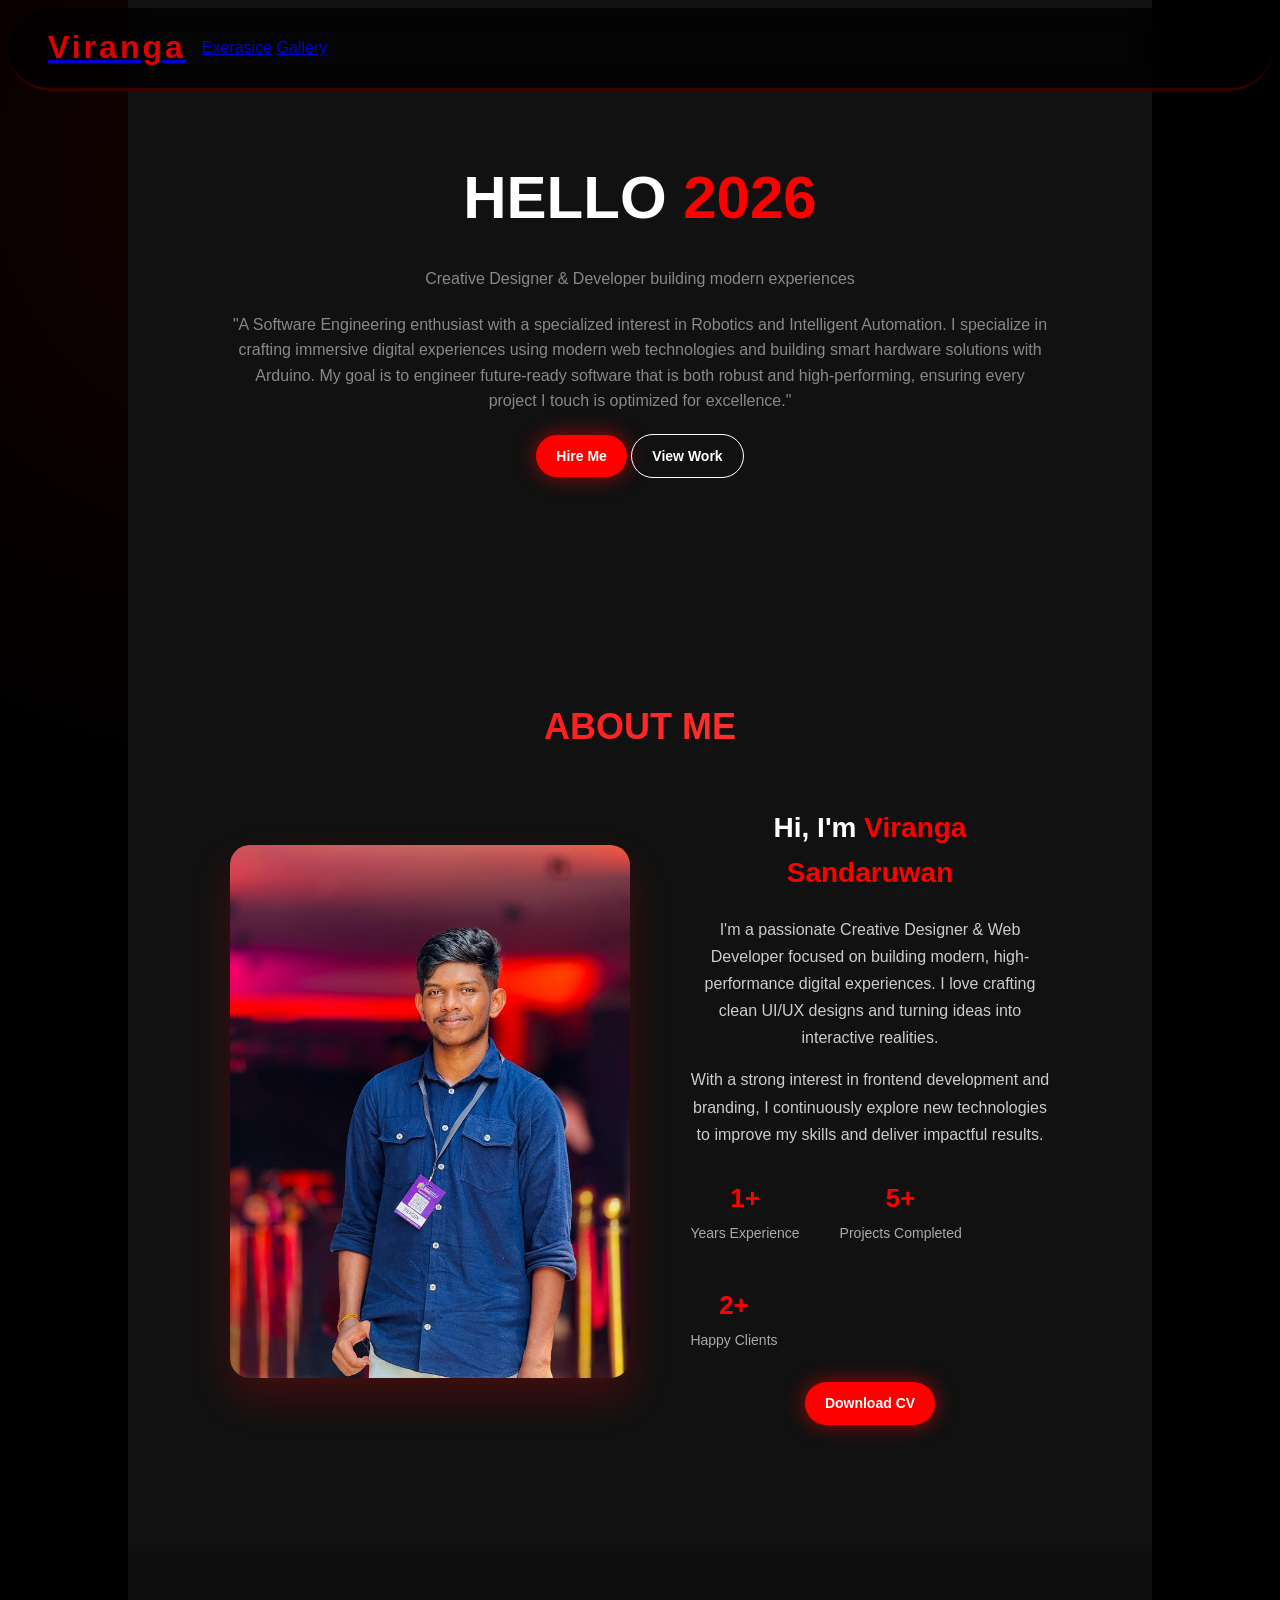
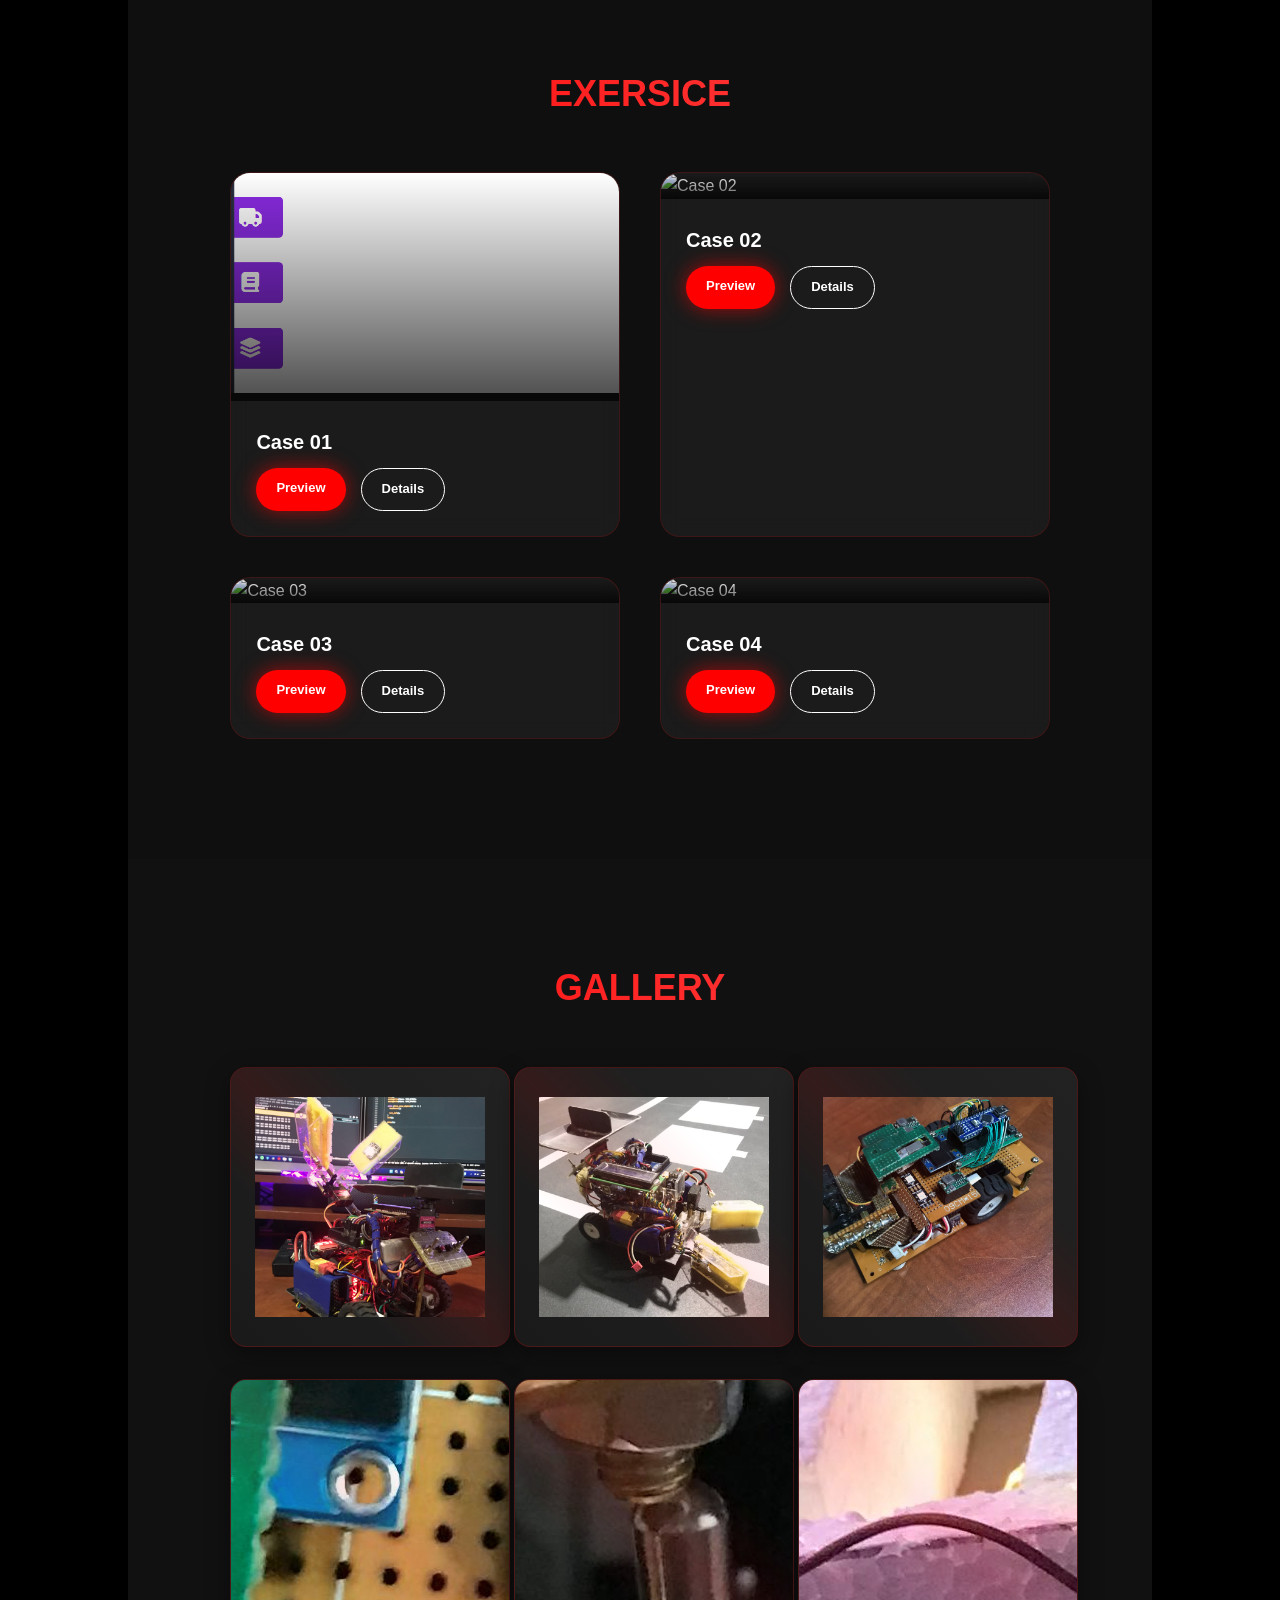
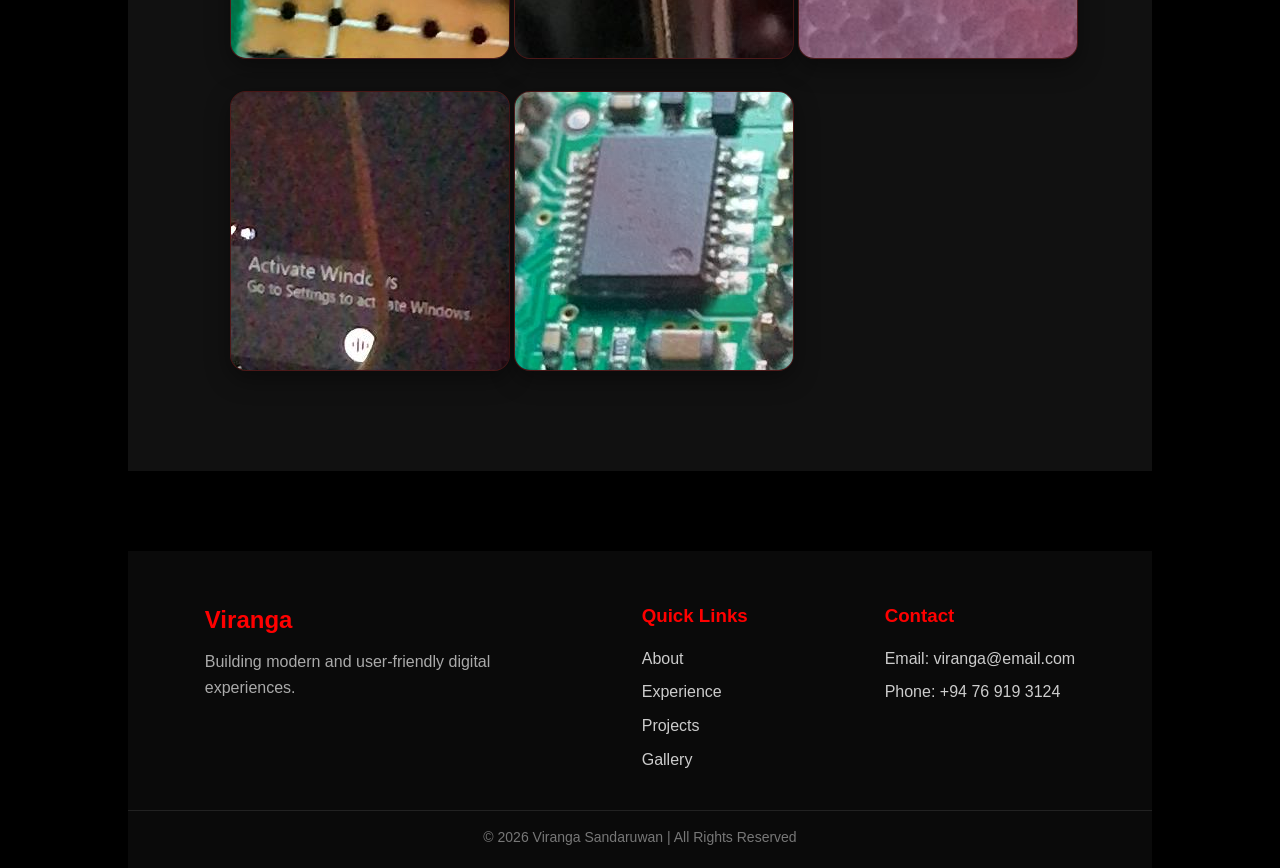
==== commit 5f727d50: "update image" ====
--- a/About.html
+++ b/About.html
@@ -52,7 +52,7 @@
             <div class="about-wrapper">
 
                 <div class="about-image">
-                    <img src="https://via.placeholder.com/400x500" alt="Viranga">
+                    <img src="assets/image/img-3.jpg" alt="Viranga">
                 </div>
 
                 <div class="about-content">
--- a/css/stylesheet.css
+++ b/css/stylesheet.css
@@ -1,3 +1,4 @@
+
 :root {
     --black: #000000;
     /*--black: white;*/
@@ -695,180 +696,325 @@
 /*====================================================================================================================*/
 
 
-/* Header */
+/* header */
 header {
     position: fixed;
     top: 0.5rem;
+    left: 0.5rem;
     right: 0.5rem;
-    left: 0.5rem;
-    width: 99%;
-    padding: 1rem 5%;
     display: flex;
-    justify-content: space-between;
+    flex-wrap: wrap;
     align-items: center;
-    z-index: 100;
-    background: rgba(0,0,0,0.9);
-    backdrop-filter: blur(12px);
-    border-bottom: 1px solid rgba(255,0,0,0.5);
-    border-radius: 30px;
+    gap: 1rem;
+    padding: 0.9rem 2.5rem;
+    background: rgba(0, 0, 0, 0.88);
+    backdrop-filter: blur(14px);
+    -webkit-backdrop-filter: blur(14px);
+    border-bottom: 3px solid rgba(255, 0, 0, 0.25);
+    border-radius: 50px;
+    z-index: 1000;
+    transition: all 0.3s ease;
     opacity: 87%;
 }
 
+
 .logo {
-    font-size: 2.2rem;
+    font-size: 2rem;
     font-weight: 800;
     color: var(--red);
-    letter-spacing: 2px;
+    letter-spacing: 3px;
     text-decoration: none;
-}
-
-nav {
+    margin: 0;
+    transition: text-shadow 0.3s ease;
+}
+.logo:hover {
+    text-shadow: 0 0 20px rgba(255, 0, 0, 0.6);
+}
+
+
+.nav-desktop {
     display: flex;
+    align-items: center;
     gap: 2.5rem;
-}
-
-nav a {
+    margin: 0 auto;
+}
+
+.nav-desktop a {
     color: var(--white);
     text-decoration: none;
     font-weight: 500;
-    transition: all 0.3s ease;
+    font-size: 0.95rem;
+    transition: color 0.3s ease, transform 0.3s ease;
     position: relative;
 }
 
-nav a:hover {
-    color: var(--red);
-    transform: translateY(-2px);
-}
-
-nav a::after {
+/* Underline animation  */
+.nav-desktop a::after {
     content: '';
     position: absolute;
     width: 0;
     height: 2px;
-    bottom: -5px;
+    bottom: -4px;
     left: 0;
     background: var(--red);
     transition: width 0.3s ease;
-}
-
-nav a:hover::after {
+    border-radius: 2px;
+}
+.nav-desktop a:hover {
+    color: var(--red);
+    transform: translateY(-2px);
+}
+.nav-desktop a:hover::after {
     width: 100%;
+}
+
+.header-right {
+    display: flex;
+    align-items: center;
+    gap: 0.75rem;
+    margin-left: auto;
+}
+
+.theme-toggle {
+    background: rgba(255, 255, 255, 0.05);
+    border: 1px solid rgba(255, 0, 0, 0.2);
+    color: var(--red);
+    width: 40px;
+    height: 40px;
+    border-radius: 50%;
+    display: flex;
+    align-items: center;
+    justify-content: center;
+    font-size: 1rem;
+    cursor: pointer;
+    transition: all 0.3s ease;
+    flex-shrink: 0;
+}
+.theme-toggle:hover {
+    background: rgba(255, 0, 0, 0.1);
+    box-shadow: 0 0 15px rgba(255, 0, 0, 0.3);
+    transform: rotate(15deg);
 }
 
 .btn-contact {
     background: var(--red);
     color: white;
-    padding: 0.8rem 2rem;
+    padding: 0.65rem 1.6rem;
     border-radius: 50px;
-    border: none;
+    border: 2px solid var(--red);
     font-weight: 600;
+    font-size: 0.9rem;
     cursor: pointer;
-    transition: all 0.4s ease;
-    text-decoration: none;
-}
-
+    transition: all 0.35s ease;
+    white-space: nowrap;
+}
 .btn-contact:hover {
     background: transparent;
+    color: var(--red);
+    transform: translateY(-2px);
+    box-shadow: 0 0 20px rgba(255, 0, 0, 0.3);
+}
+
+.hamburger {
+    display: none;
+    flex-direction: column;
+    justify-content: center;
+    gap: 5px;
+    background: none;
+    border: 1px solid rgba(255, 0, 0, 0.3);
+    border-radius: 8px;
+    padding: 7px;
+    cursor: pointer;
+    width: 40px;
+    height: 40px;
+    flex-shrink: 0;
+    transition: border-color 0.3s ease;
+}
+.hamburger:hover {
+    border-color: var(--red);
+}
+
+/* 3 lines */
+.hamburger span {
+    display: block;
+    width: 20px;
+    height: 2px;
+    background: var(--white);
+    border-radius: 2px;
+    transition: all 0.35s ease;
+}
+
+/* X animation when active */
+.hamburger.active span:nth-child(1) {
+    transform: translateY(7px) rotate(45deg);
+    background: var(--red);
+}
+.hamburger.active span:nth-child(2) {
+    opacity: 0;
+    transform: scaleX(0);
+}
+.hamburger.active span:nth-child(3) {
+    transform: translateY(-7px) rotate(-45deg);
+    background: var(--red);
+}
+
+
+.nav-mobile {
+    display: none;
+    width: 100%;
+    flex-direction: column;
+    gap: 0;
+    overflow: hidden;
+    max-height: 0;
+    transition: max-height 0.4s ease, padding 0.3s ease;
+    border-top: 0px solid rgba(255, 0, 0, 0.15);
+}
+
+.nav-mobile.active {
+    max-height: 400px;
+    padding-top: 1rem;
+    border-top-width: 1px;
+}
+
+.nav-mobile a {
+    color: rgba(255, 255, 255, 0.75);
+    text-decoration: none;
+    font-size: 1rem;
+    font-weight: 500;
+    padding: 0.75rem 0.5rem;
+    border-bottom: 1px solid rgba(255, 255, 255, 0.05);
+    transition: color 0.3s ease, padding-left 0.3s ease;
+}
+.nav-mobile a:last-child {
+    border-bottom: none;
+}
+.nav-mobile a:hover {
+    color: var(--red);
+    padding-left: 0.75rem;
+}
+
+
+.nav-mobile .nav-contact-link {
+    display: inline-block;
+    margin-top: 0.75rem;
+    margin-bottom: 0.5rem;
+    background: var(--red);
+    color: white !important;
+    padding: 0.65rem 1.5rem;
+    border-radius: 50px;
+    text-align: center;
+    font-weight: 600;
+    width: fit-content;
+}
+.nav-mobile .nav-contact-link:hover {
+    background: transparent;
     border: 2px solid var(--red);
-    color: var(--red);
-    transform: scale(1.05);
-}
-
-/* image  cloud */
+    color: var(--red) !important;
+    padding-left: 1.5rem;
+}
+
+/* cloud */
 .floating-cloud {
     position: absolute;
-    width: 800px;
-    opacity: 0.6;
+    pointer-events: none;
     z-index: 1;
-    pointer-events: none;
+    width: 700px;
+    opacity: 0;
     filter: blur(2px);
+    left: -750px;
     top: 20%;
-    left: -650px;
-}
+}
+
 
 @keyframes flyAcross {
-    0% {
-        left: -300px;
-        opacity: 0;
-    }
-    10% {
-        opacity: 0.6;
-    }
-    90% {
-        opacity: 0.6;
-    }
-    100% {
-        left: 100vw;
-        opacity: 0;
-    }
-}
-
-/* responsive */
-/* Tablet (768px and below) */
-@media (max-width: 768px) {
+    0%   { left: -300px; opacity: 0; }
+    10%  { opacity: 0.6; }
+    90%  { opacity: 0.6; }
+    100% { left: 100vw;  opacity: 0; }
+}
+
+/* =============================================
+   RESPONSIVE BREAKPOINTS
+============================================= */
+
+/* Tablet  */
+@media (max-width: 900px) {
+
     header {
-        top: 0.25rem;
-        right: 0.25rem;
-        left: 0.25rem;
-        padding: 0.75rem 3%;
+        padding: 0.85rem 1.5rem;
+        border-radius: 30px;
+        gap: 0.75rem;
+    }
+
+    /* Desktop nav hide */
+    .nav-desktop {
+        display: none;
+    }
+
+    /* Hamburger show */
+    .hamburger {
+        display: flex;
+    }
+
+    .nav-mobile {
+        display: flex;
+    }
+
+    .logo {
+        font-size: 1.7rem;
+    }
+}
+
+/*  Mobile */
+@media (max-width: 600px) {
+
+    header {
+        top: 0.3rem;
+        left: 0.3rem;
+        right: 0.3rem;
+        padding: 0.75rem 1.2rem;
         border-radius: 20px;
         gap: 0.5rem;
     }
 
-    .nav-desktop {
+    .logo {
+        font-size: 1.5rem;
+        letter-spacing: 2px;
+    }
+
+
+    .header-right > a {
         display: none;
     }
 
+    .btn-contact {
+        padding: 0.55rem 1.2rem;
+        font-size: 0.82rem;
+    }
+
+    .theme-toggle {
+        width: 36px;
+        height: 36px;
+        font-size: 0.9rem;
+    }
+
     .hamburger {
-        display: flex;
-    }
-
-    .btn-contact {
-        padding: 0.6rem 1.5rem;
-        font-size: 0.85rem;
-    }
-
-    .theme-toggle {
-        font-size: 1.1rem;
-        padding: 0.4rem;
-    }
-}
-
-/* Mobile (480px and below) */
-@media (max-width: 480px) {
+        width: 36px;
+        height: 36px;
+    }
+}
+
+/* Verry small */
+@media (max-width: 380px) {
+
     header {
-        top: 0.2rem;
-        right: 0.2rem;
-        left: 0.2rem;
-        padding: 0.75rem 2%;
-        border-radius: 15px;
-        flex-wrap: wrap;
+        padding: 0.65rem 1rem;
     }
 
     .logo {
-        font-size: 1.6rem;
-    }
-
-    .btn-contact {
-        padding: 0.5rem 1.2rem;
-        font-size: 0.8rem;
-        order: -1;
-    }
-
-    .theme-toggle {
-        order: 2;
-    }
-
-    .hamburger {
-        order: 3;
-    }
-
-    .nav-mobile {
-        width: 90%;
-        right: -90%;
-    }
-}
-
+        font-size: 1.3rem;
+    }
+}
 
 /*====================================================================================================================*/
 /*                                               Animation scrolling                                                  */
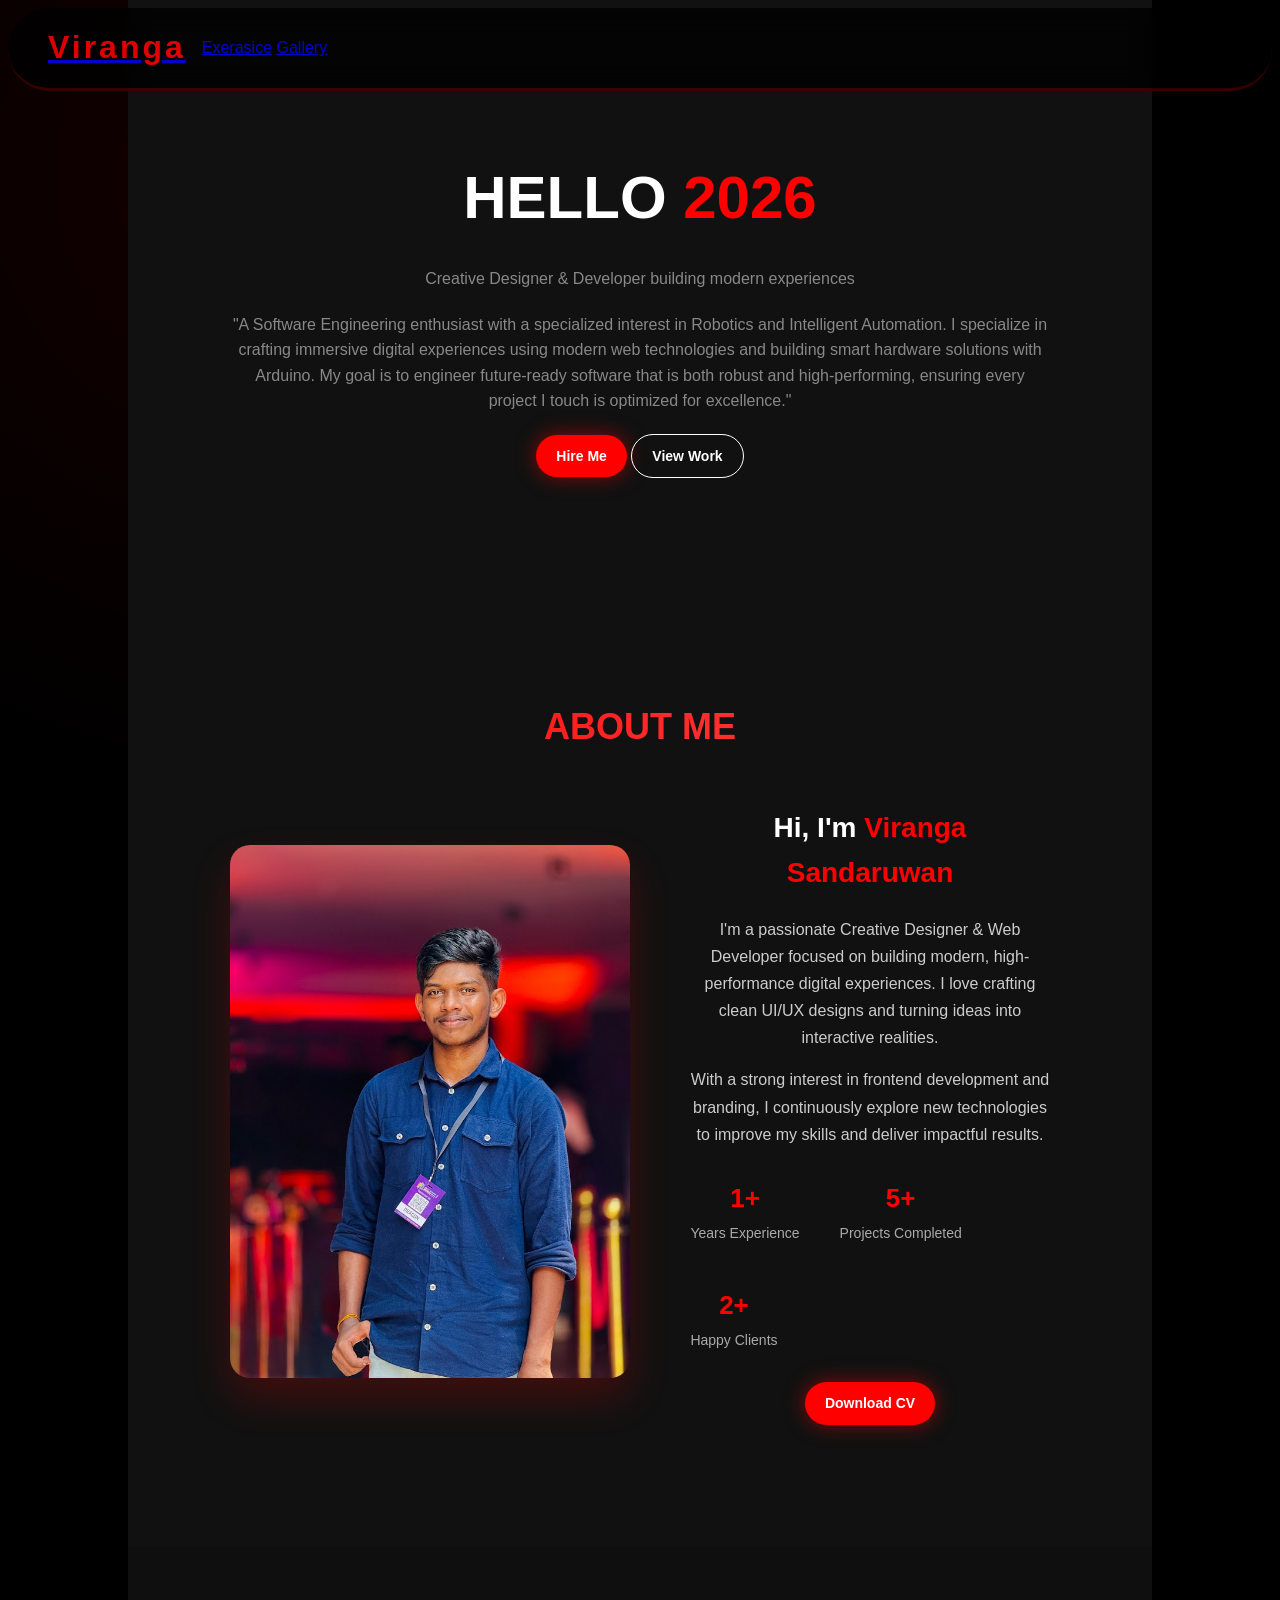
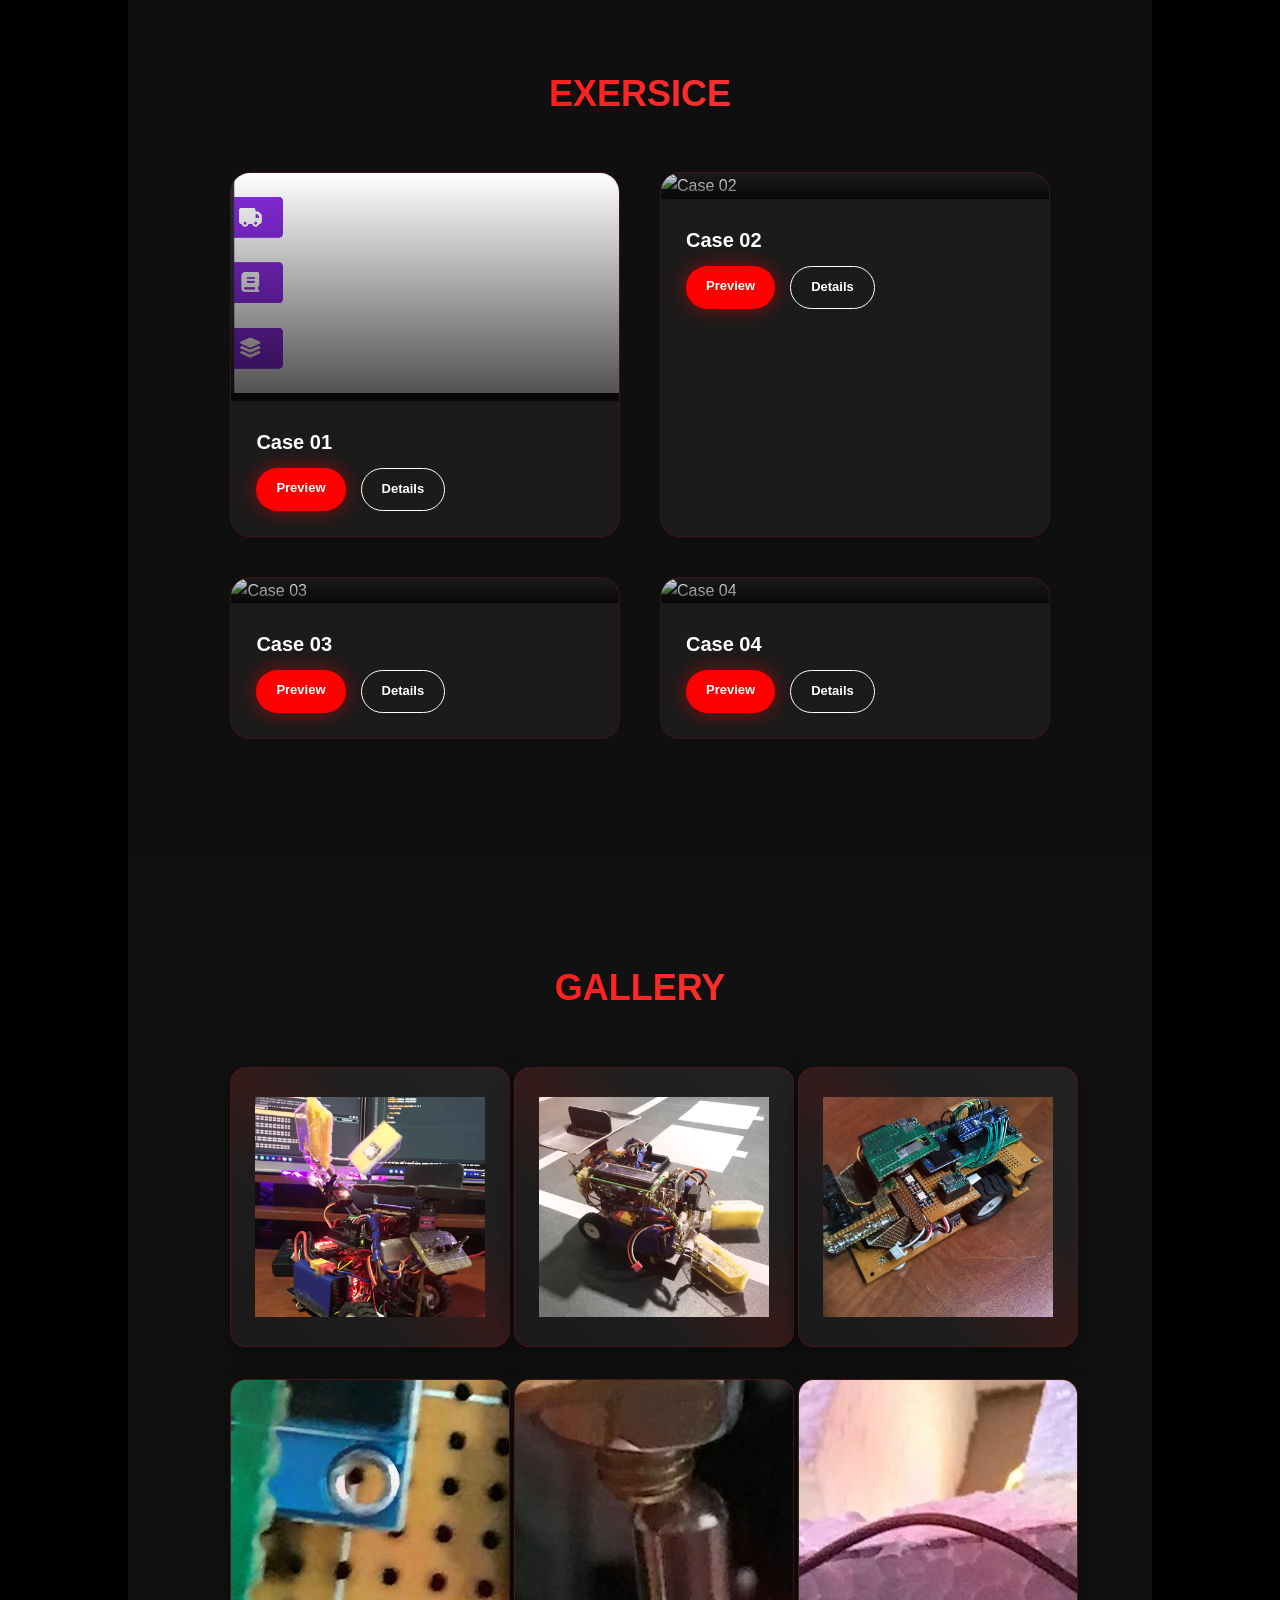
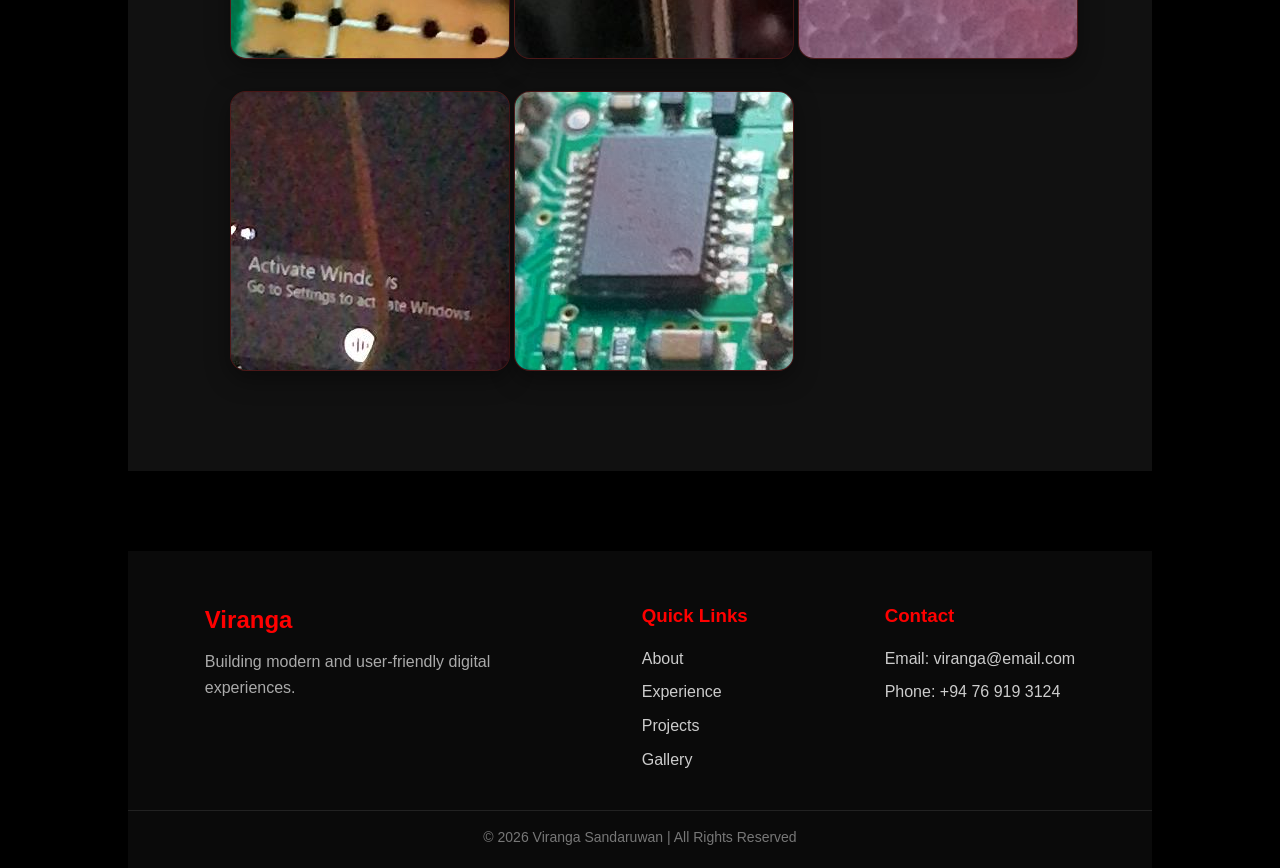
==== commit 9aced7e1: "update js code" ====
--- a/About.html
+++ b/About.html
@@ -130,7 +130,7 @@
                     <div class="project-content">
                         <h3>Case 02</h3>
                         <div class="project-actions">
-                            <a href="#" class="btn btn-primary btn-small">Preview</a>
+                            <a href="http://localhost:63342/MyPortfolio/Assignment_01/case_02.html?_ijt=tl9adv3tjqk01e9ucblfnhuv43&_ij_reload=RELOAD_ON_SAVE" class="btn btn-primary btn-small">Preview</a>
                             <a href="#" class="btn btn-outline btn-small">Details</a>
                         </div>
                     </div>
@@ -145,7 +145,7 @@
                     <div class="project-content">
                         <h3>Case 03</h3>
                         <div class="project-actions">
-                            <a href="#" class="btn btn-primary btn-small">Preview</a>
+                            <a href="http://localhost:63342/MyPortfolio/Assignment_01/case_03.html?_ijt=tl9adv3tjqk01e9ucblfnhuv43&_ij_reload=RELOAD_ON_SAVE" class="btn btn-primary btn-small">Preview</a>
                             <a href="#" class="btn btn-outline btn-small">Details</a>
                         </div>
                     </div>
@@ -160,7 +160,7 @@
                     <div class="project-content">
                         <h3>Case 04 </h3>
                         <div class="project-actions">
-                            <a href="" class="btn btn-primary btn-small">Preview</a>
+                            <a href="http://localhost:63342/MyPortfolio/Assignment_01/case_04.html?_ijt=tl9adv3tjqk01e9ucblfnhuv43&_ij_reload=RELOAD_ON_SAVE" class="btn btn-primary btn-small">Preview</a>
                             <a href="#" class="btn btn-outline btn-small">Details</a>
                         </div>
                     </div>
@@ -245,8 +245,33 @@
             <p>© 2026 Viranga Sandaruwan | All Rights Reserved</p>
         </div>
     </footer>
-
-
+</div>
+    <script>
+
+        // mouse event
+        const dot = document.querySelector(".cursor-dot");
+        const outline = document.querySelector(".cursor-outline");
+
+        window.addEventListener("mousemove", (e) => {
+            const posX = e.clientX;
+            const posY = e.clientY;
+
+            dot.style.left = `${posX}px`;
+            dot.style.top = `${posY}px`;
+
+            outline.animate({
+                left: `${posX}px`,
+                top: `${posY}px`
+            }, { duration: 500, fill: "forwards" });
+        });
+
+        document.querySelectorAll('a, button, .skill-card').forEach(link => {
+            link.addEventListener('mouseenter', () => outline.classList.add('cursor-active'));
+            link.addEventListener('mouseleave', () => outline.classList.remove('cursor-active'));
+        });
+
+
+    </script>
     </body>
     </html>
 
--- a/css/about.css
+++ b/css/about.css
@@ -4,6 +4,8 @@
     --white: #fff;
     --gray: #888;
     --dark: #111;
+    --primary: #ff0000;
+    --glow-red: rgba(255, 0, 0, 0.5);
 }
 
 * {
@@ -196,4 +198,356 @@
 .stat span {
     font-size: 14px;
     color: #aaa;
-}+}
+
+/*====================================================================================================================*/
+/*                                              footer                                                                */
+/*====================================================================================================================*/
+
+.footer {
+    background-color: #0a0a0a;
+    color: #ffffff;
+    padding: 50px 0 20px;
+    margin-top: 80px;
+}
+
+.footer-container {
+    width: 85%;
+    margin: auto;
+    display: flex;
+    justify-content: space-between;
+    flex-wrap: wrap;
+}
+
+.footer-logo {
+    color: red;
+    font-size: 24px;
+    margin-bottom: 10px;
+}
+
+.footer-left p {
+    color: #aaa;
+    max-width: 300px;
+    line-height: 1.6;
+}
+
+.footer-links h3,
+.footer-contact h3 {
+    margin-bottom: 15px;
+    color: red;
+}
+
+.footer-links ul {
+    list-style: none;
+    padding: 0;
+}
+
+.footer-links ul li {
+    margin-bottom: 8px;
+}
+
+.footer-links ul li a {
+    text-decoration: none;
+    color: #ccc;
+    transition: 0.3s;
+}
+
+.footer-links ul li a:hover {
+    color: red;
+}
+
+.footer-contact p {
+    color: #ccc;
+    margin-bottom: 8px;
+}
+
+.footer-bottom {
+    text-align: center;
+    border-top: 1px solid #222;
+    margin-top: 30px;
+    padding-top: 15px;
+    font-size: 14px;
+    color: #777;
+}
+
+
+/*====================================================================================================================*/
+/*                                               Navigation bar                                                       */
+/*====================================================================================================================*/
+
+
+/* header */
+header {
+    position: fixed;
+    top: 0.5rem;
+    left: 0.5rem;
+    right: 0.5rem;
+    display: flex;
+    flex-wrap: wrap;
+    align-items: center;
+    gap: 1rem;
+    padding: 0.9rem 2.5rem;
+    background: rgba(0, 0, 0, 0.88);
+    backdrop-filter: blur(14px);
+    -webkit-backdrop-filter: blur(14px);
+    border-bottom: 3px solid rgba(255, 0, 0, 0.25);
+    border-radius: 50px;
+    z-index: 1000;
+    transition: all 0.3s ease;
+    opacity: 87%;
+}
+
+
+.logo {
+    font-size: 2rem;
+    font-weight: 800;
+    color: var(--red);
+    letter-spacing: 3px;
+    text-decoration: none;
+    margin: 0;
+    transition: text-shadow 0.3s ease;
+}
+.logo:hover {
+    text-shadow: 0 0 20px rgba(255, 0, 0, 0.6);
+}
+
+
+.nav-desktop {
+    display: flex;
+    align-items: center;
+    gap: 2.5rem;
+    margin: 0 auto;
+}
+
+.nav-desktop a {
+    color: var(--white);
+    text-decoration: none;
+    font-weight: 500;
+    font-size: 0.95rem;
+    transition: color 0.3s ease, transform 0.3s ease;
+    position: relative;
+}
+
+/* Underline animation  */
+.nav-desktop a::after {
+    content: '';
+    position: absolute;
+    width: 0;
+    height: 2px;
+    bottom: -4px;
+    left: 0;
+    background: var(--red);
+    transition: width 0.3s ease;
+    border-radius: 2px;
+}
+.nav-desktop a:hover {
+    color: var(--red);
+    transform: translateY(-2px);
+}
+.nav-desktop a:hover::after {
+    width: 100%;
+}
+
+.header-right {
+    display: flex;
+    align-items: center;
+    gap: 0.75rem;
+    margin-left: auto;
+}
+
+.theme-toggle {
+    background: rgba(255, 255, 255, 0.05);
+    border: 1px solid rgba(255, 0, 0, 0.2);
+    color: var(--red);
+    width: 40px;
+    height: 40px;
+    border-radius: 50%;
+    display: flex;
+    align-items: center;
+    justify-content: center;
+    font-size: 1rem;
+    cursor: pointer;
+    transition: all 0.3s ease;
+    flex-shrink: 0;
+}
+.theme-toggle:hover {
+    background: rgba(255, 0, 0, 0.1);
+    box-shadow: 0 0 15px rgba(255, 0, 0, 0.3);
+    transform: rotate(15deg);
+}
+
+.btn-contact {
+    background: var(--red);
+    color: white;
+    padding: 0.65rem 1.6rem;
+    border-radius: 50px;
+    border: 2px solid var(--red);
+    font-weight: 600;
+    font-size: 0.9rem;
+    cursor: pointer;
+    transition: all 0.35s ease;
+    white-space: nowrap;
+}
+.btn-contact:hover {
+    background: transparent;
+    color: var(--red);
+    transform: translateY(-2px);
+    box-shadow: 0 0 20px rgba(255, 0, 0, 0.3);
+}
+
+.hamburger {
+    display: none;
+    flex-direction: column;
+    justify-content: center;
+    gap: 5px;
+    background: none;
+    border: 1px solid rgba(255, 0, 0, 0.3);
+    border-radius: 8px;
+    padding: 7px;
+    cursor: pointer;
+    width: 40px;
+    height: 40px;
+    flex-shrink: 0;
+    transition: border-color 0.3s ease;
+}
+.hamburger:hover {
+    border-color: var(--red);
+}
+
+/* 3 lines */
+.hamburger span {
+    display: block;
+    width: 20px;
+    height: 2px;
+    background: var(--white);
+    border-radius: 2px;
+    transition: all 0.35s ease;
+}
+
+/* X animation when active */
+.hamburger.active span:nth-child(1) {
+    transform: translateY(7px) rotate(45deg);
+    background: var(--red);
+}
+.hamburger.active span:nth-child(2) {
+    opacity: 0;
+    transform: scaleX(0);
+}
+.hamburger.active span:nth-child(3) {
+    transform: translateY(-7px) rotate(-45deg);
+    background: var(--red);
+}
+
+
+.nav-mobile {
+    display: none;
+    width: 100%;
+    flex-direction: column;
+    gap: 0;
+    overflow: hidden;
+    max-height: 0;
+    transition: max-height 0.4s ease, padding 0.3s ease;
+    border-top: 0px solid rgba(255, 0, 0, 0.15);
+}
+
+.nav-mobile.active {
+    max-height: 400px;
+    padding-top: 1rem;
+    border-top-width: 1px;
+}
+
+.nav-mobile a {
+    color: rgba(255, 255, 255, 0.75);
+    text-decoration: none;
+    font-size: 1rem;
+    font-weight: 500;
+    padding: 0.75rem 0.5rem;
+    border-bottom: 1px solid rgba(255, 255, 255, 0.05);
+    transition: color 0.3s ease, padding-left 0.3s ease;
+}
+.nav-mobile a:last-child {
+    border-bottom: none;
+}
+.nav-mobile a:hover {
+    color: var(--red);
+    padding-left: 0.75rem;
+}
+
+
+.nav-mobile .nav-contact-link {
+    display: inline-block;
+    margin-top: 0.75rem;
+    margin-bottom: 0.5rem;
+    background: var(--red);
+    color: white !important;
+    padding: 0.65rem 1.5rem;
+    border-radius: 50px;
+    text-align: center;
+    font-weight: 600;
+    width: fit-content;
+}
+.nav-mobile .nav-contact-link:hover {
+    background: transparent;
+    border: 2px solid var(--red);
+    color: var(--red) !important;
+    padding-left: 1.5rem;
+}
+
+/* cloud */
+.floating-cloud {
+    position: absolute;
+    pointer-events: none;
+    z-index: 1;
+    width: 700px;
+    opacity: 0;
+    filter: blur(2px);
+    left: -750px;
+    top: 20%;
+}
+
+
+@keyframes flyAcross {
+    0%   { left: -300px; opacity: 0; }
+    10%  { opacity: 0.6; }
+    90%  { opacity: 0.6; }
+    100% { left: 100vw;  opacity: 0; }
+}
+
+/*====================================================================================================================*/
+/*                                               cursor                                                               */
+/*====================================================================================================================*/
+
+body {
+    cursor: none;
+}
+
+.cursor-dot {
+    width: 8px;
+    height: 8px;
+    background-color: var(--primary);
+    box-shadow: 0 0 10px var(--glow-red);
+}
+
+.cursor-outline {
+    width: 40px;
+    height: 40px;
+    border: 2px solid var(--primary);
+    box-shadow: 0 0 15px var(--glow-red);
+    transition: transform 0.15s ease-out;
+}
+
+.cursor-dot, .cursor-outline {
+    position: fixed;
+    top: 0;
+    left: 0;
+    transform: translate(-50%, -50%);
+    border-radius: 50%;
+    z-index: 9999;
+    pointer-events: none;
+}
+
+.cursor-active {
+    transform: translate(-50%, -50%) scale(1.5);
+    background-color: rgba(255, 0, 0, 0.1);
+}
+
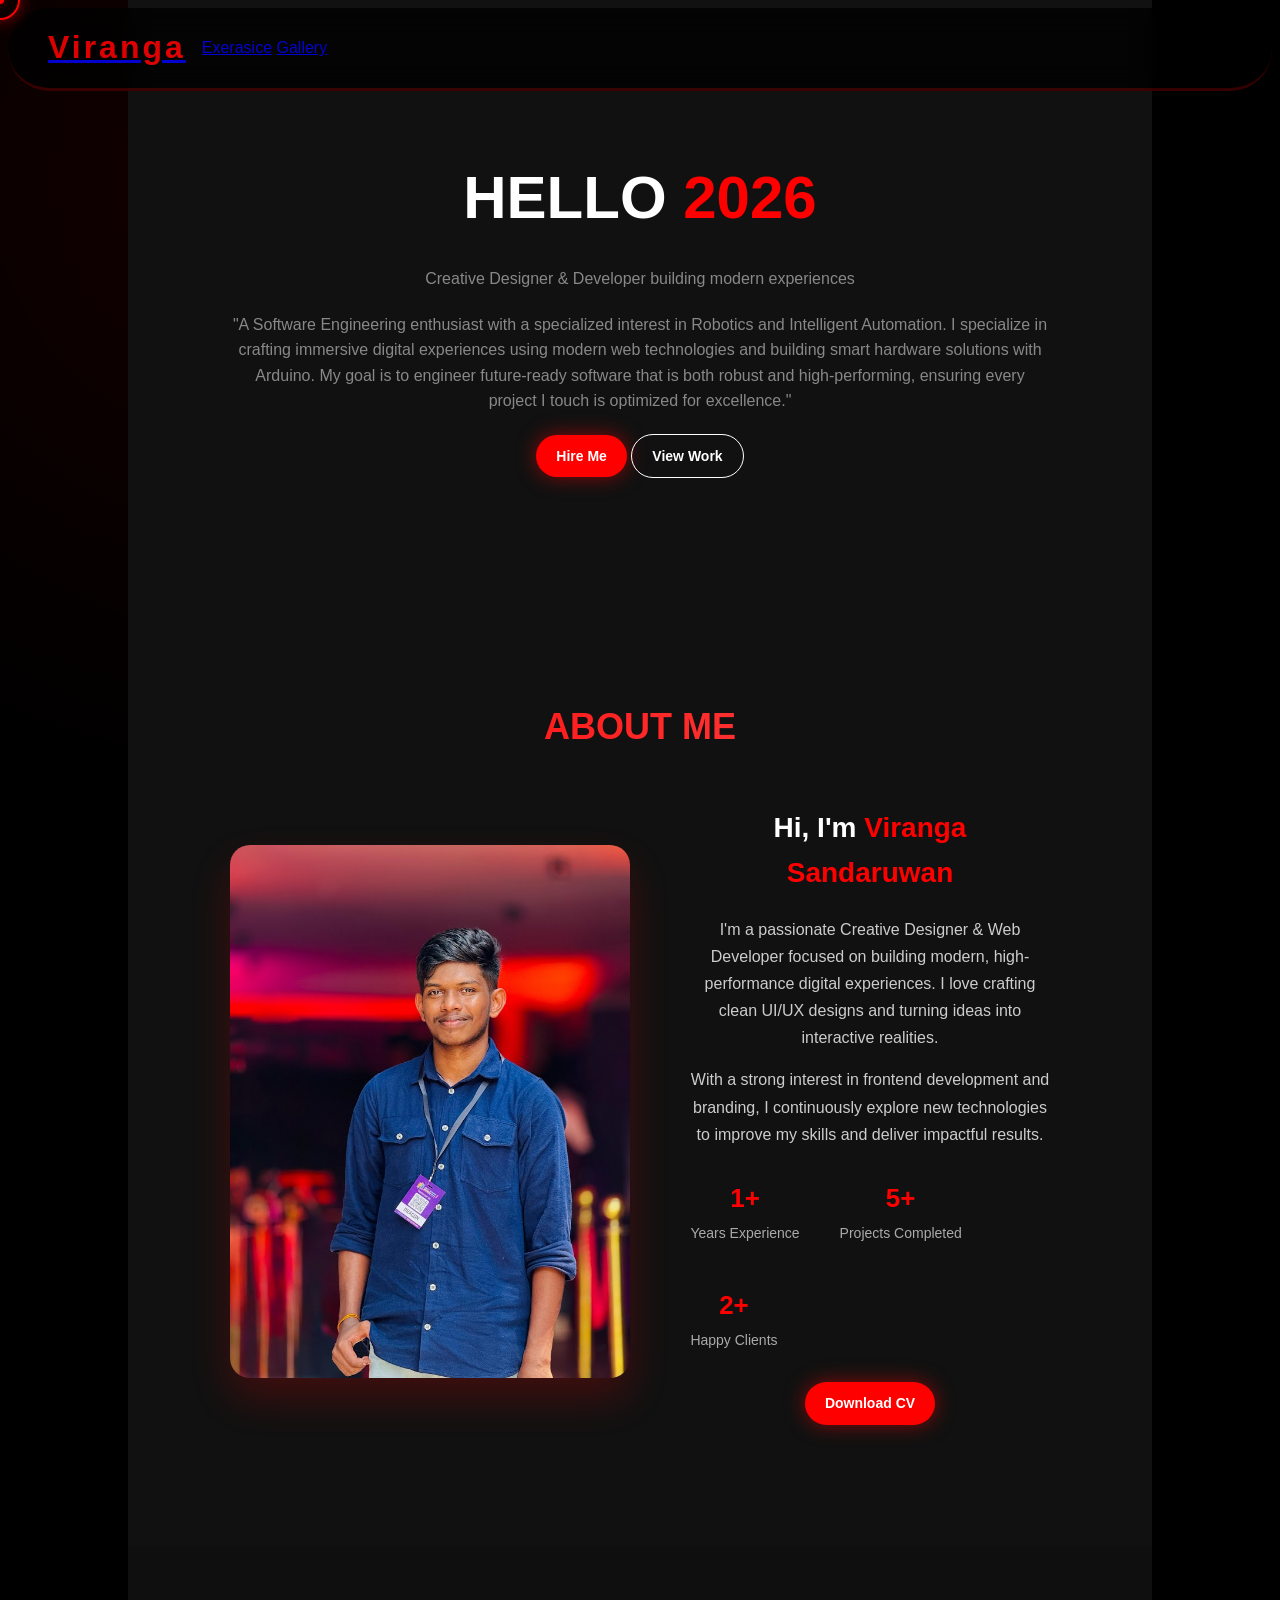
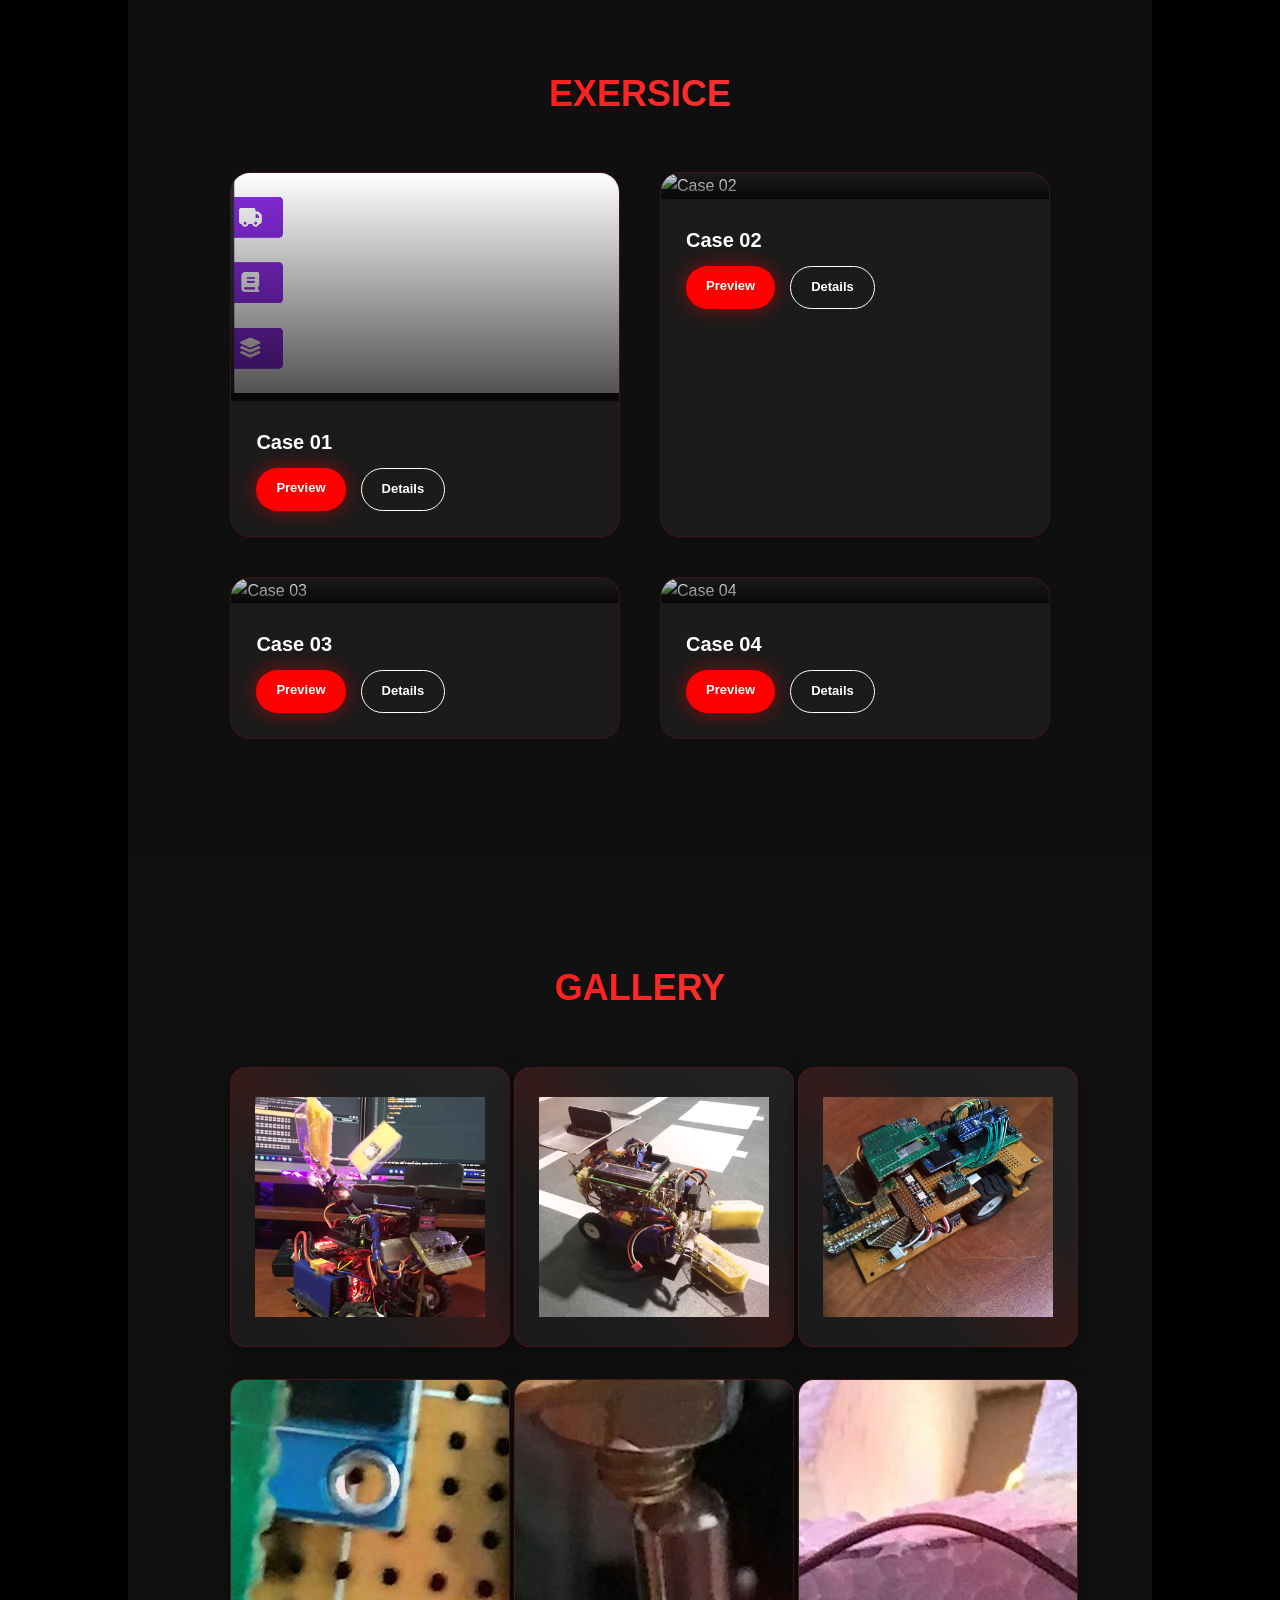
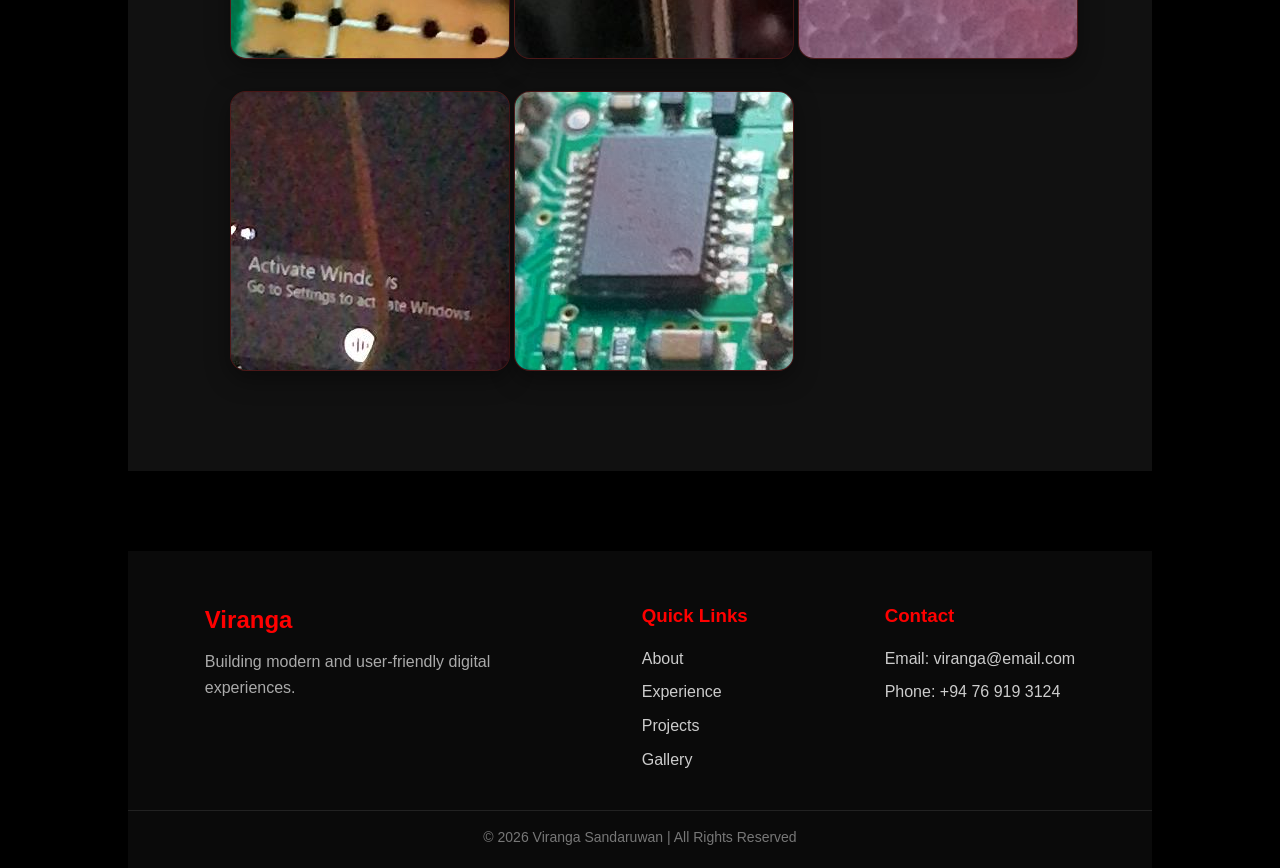
==== commit f6e1e49c: "update js code" ====
--- a/About.html
+++ b/About.html
@@ -15,6 +15,8 @@
     <title>Document</title>
 </head>
 <body>
+<div class="cursor-dot"></div>
+<div class="cursor-outline"></div>
 
 <div class="layer-blur"></div>
 
